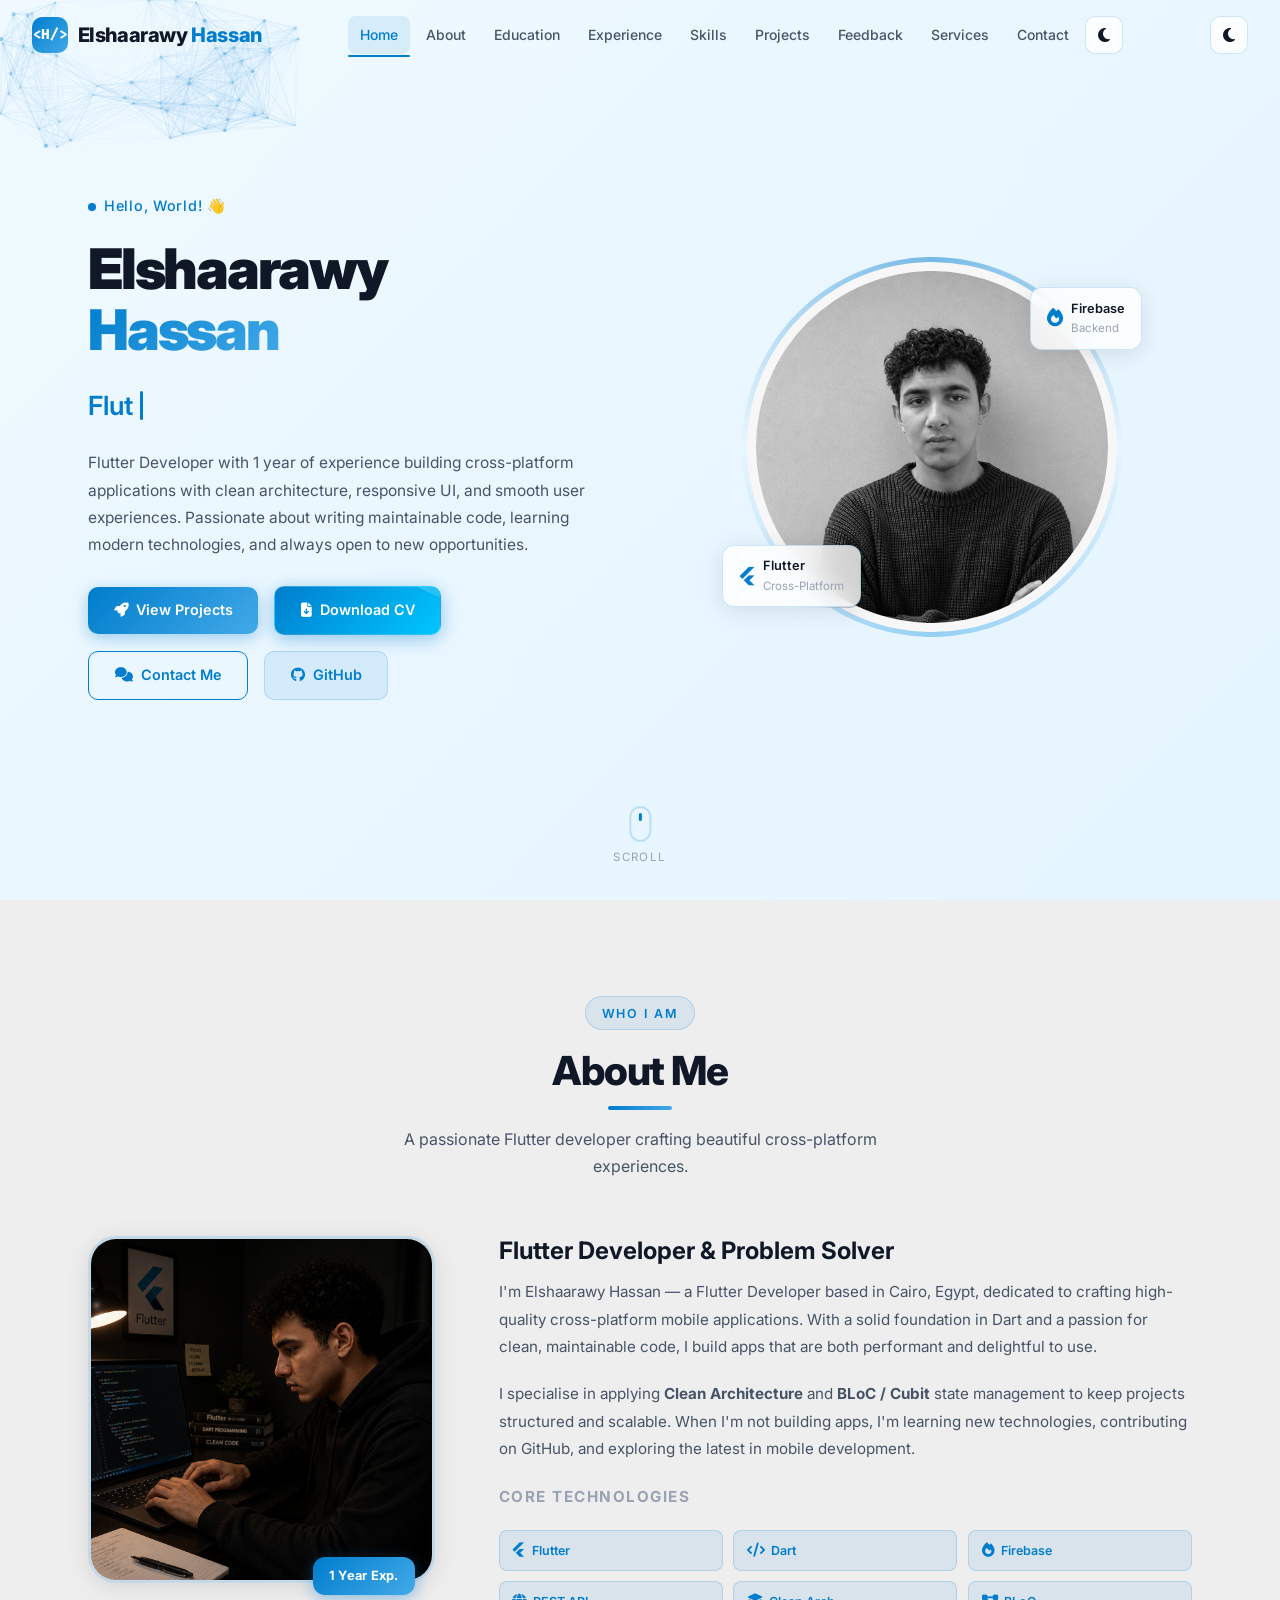
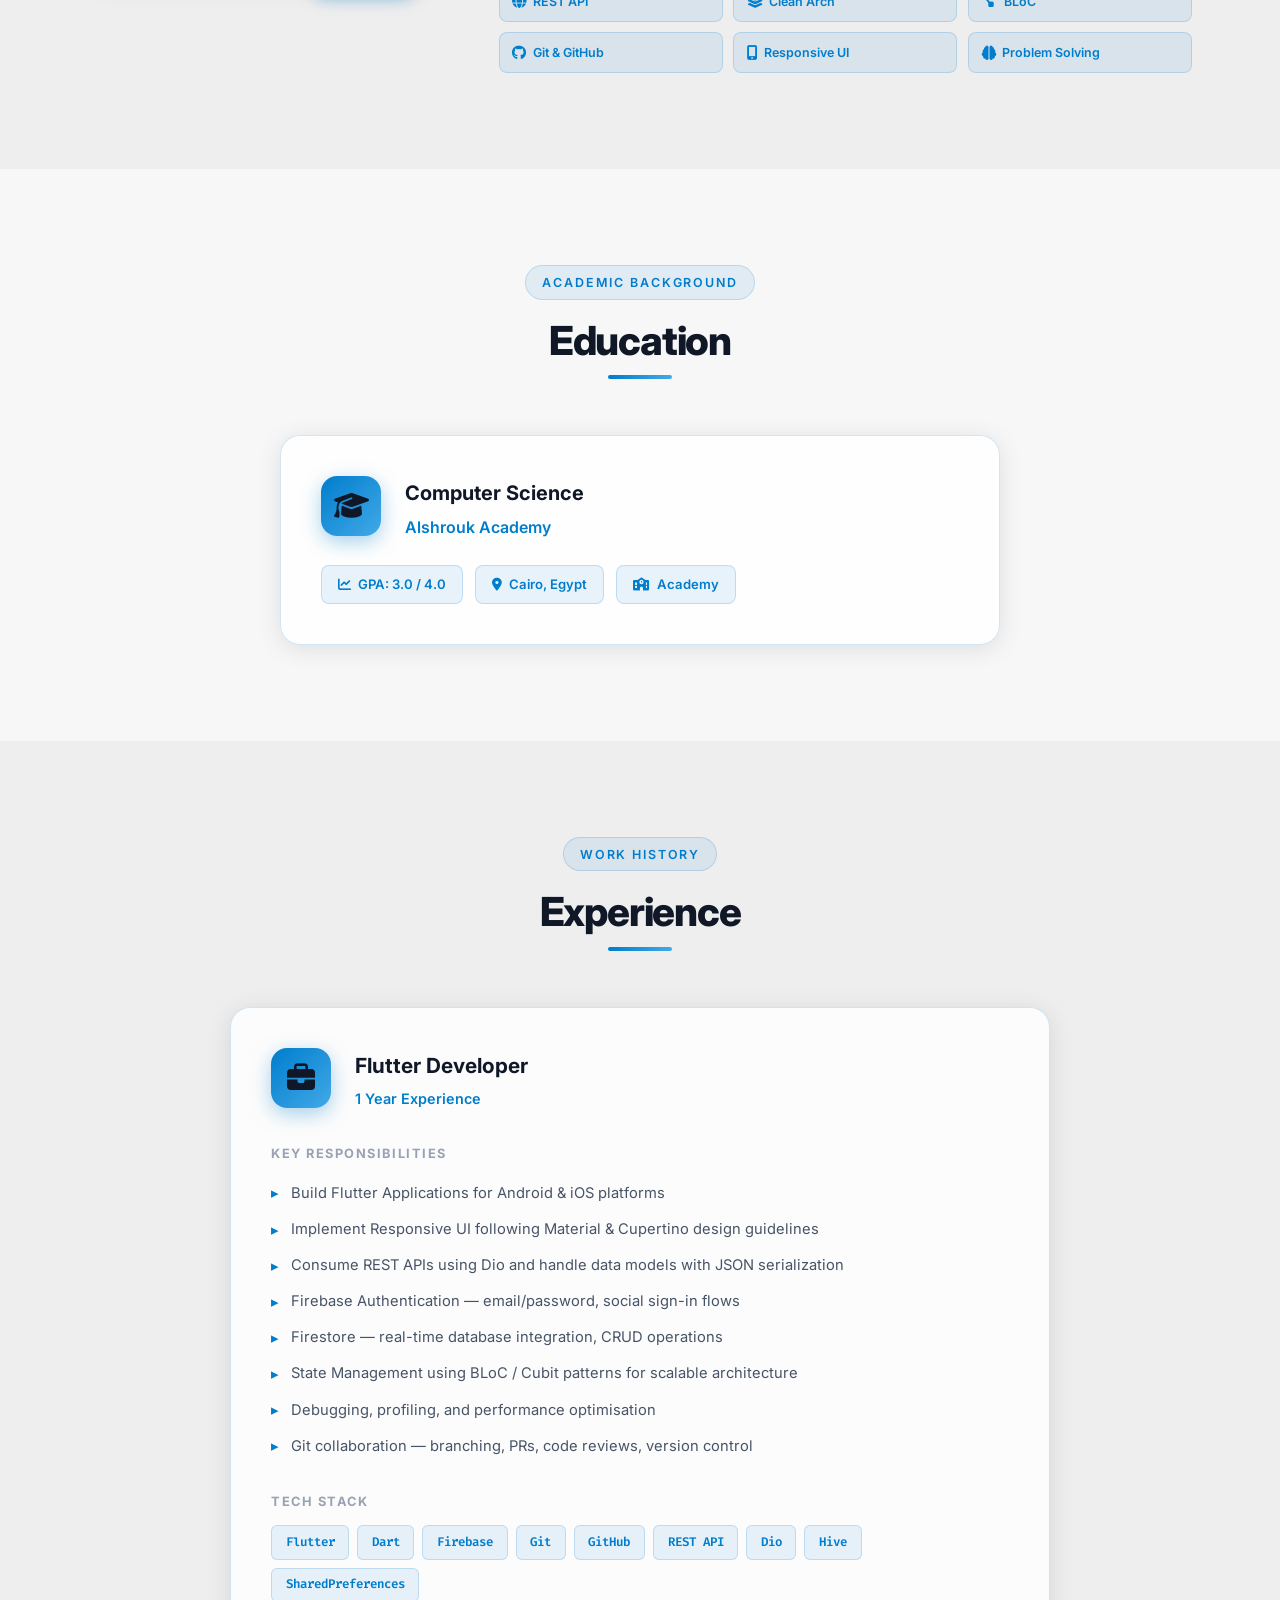
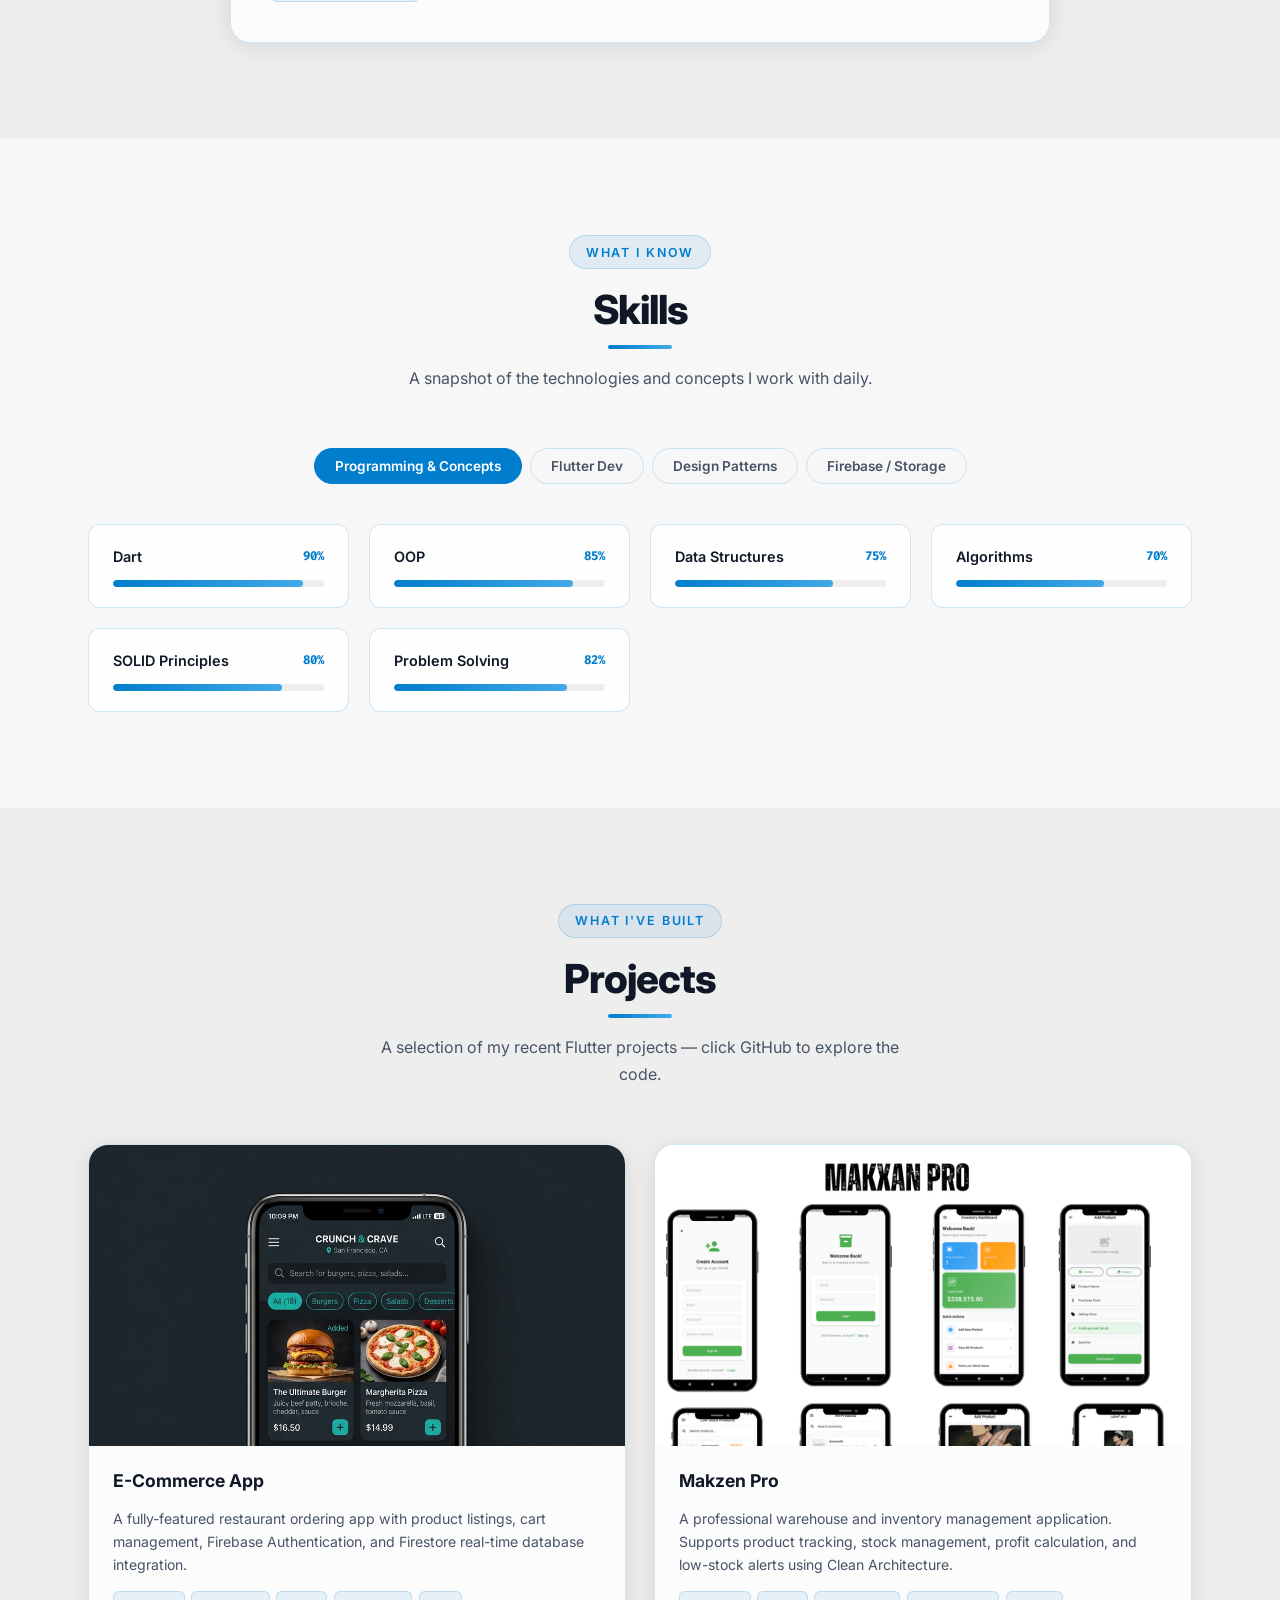
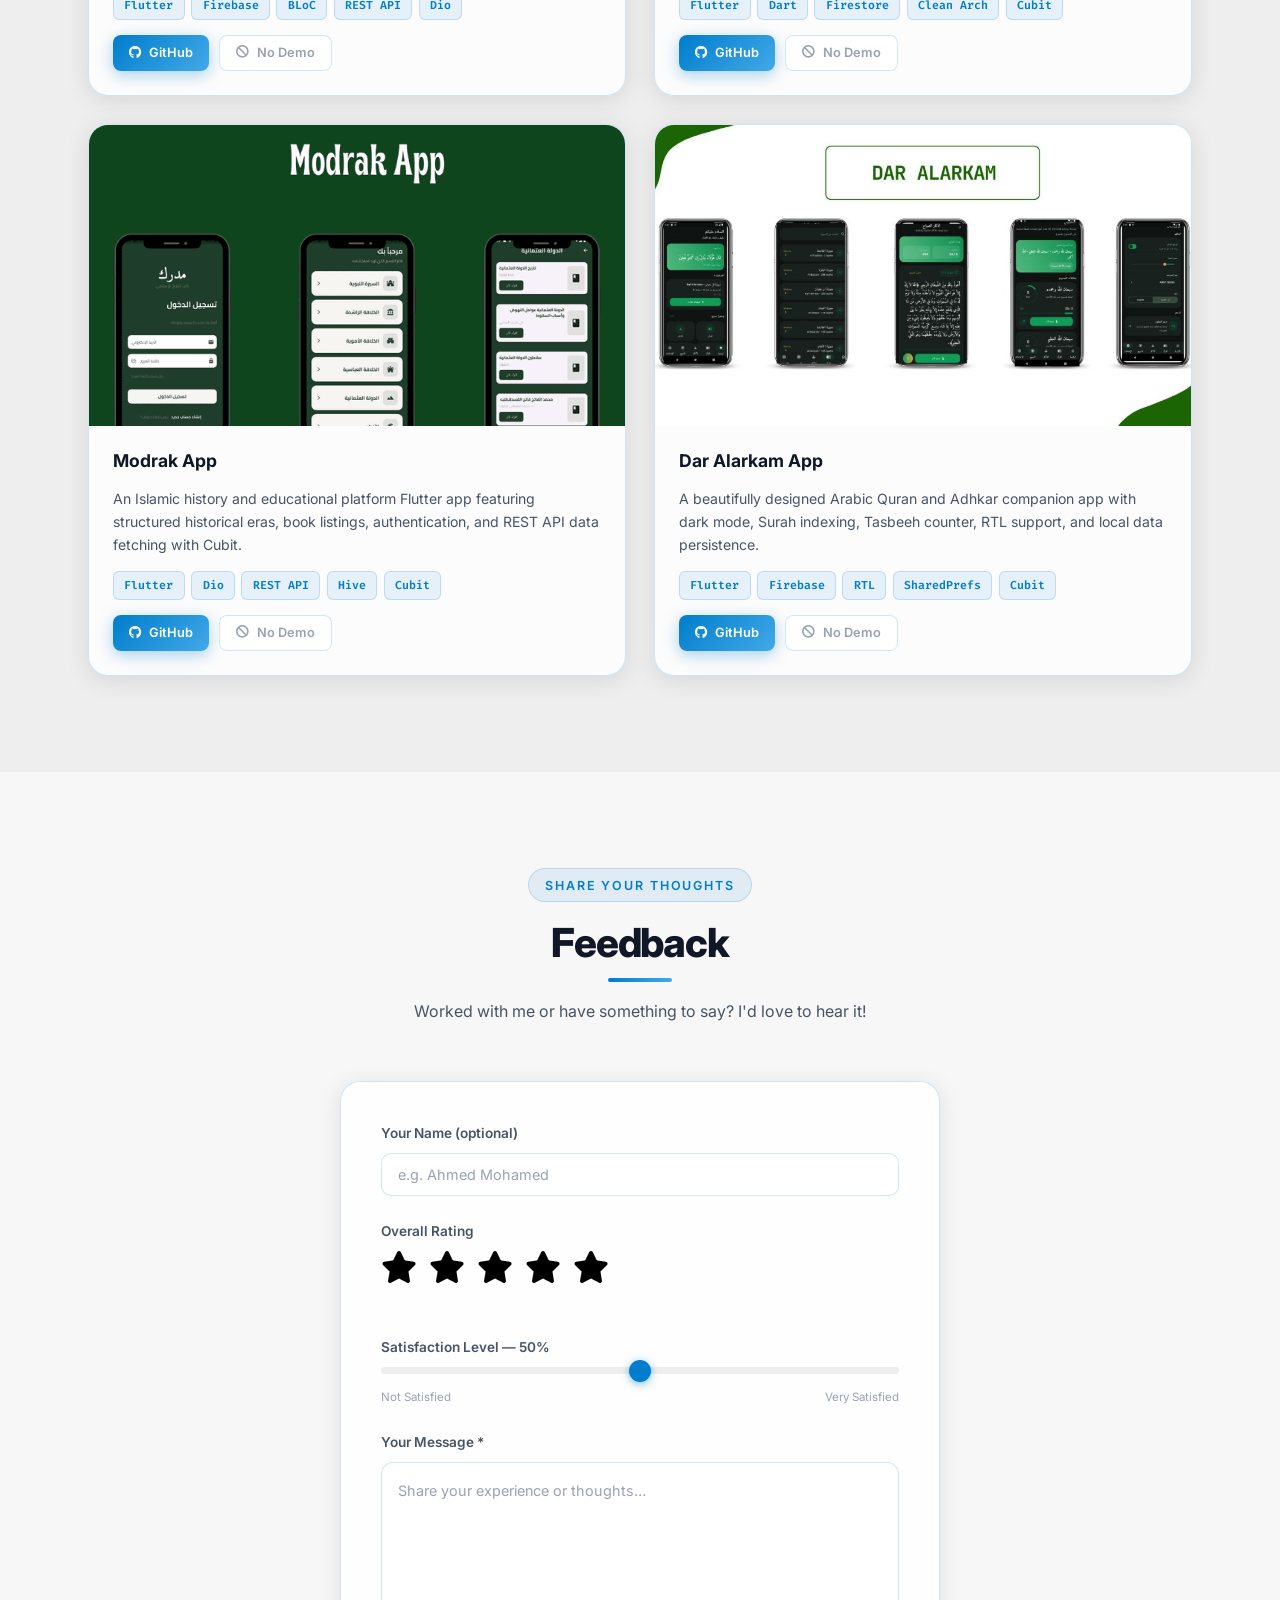
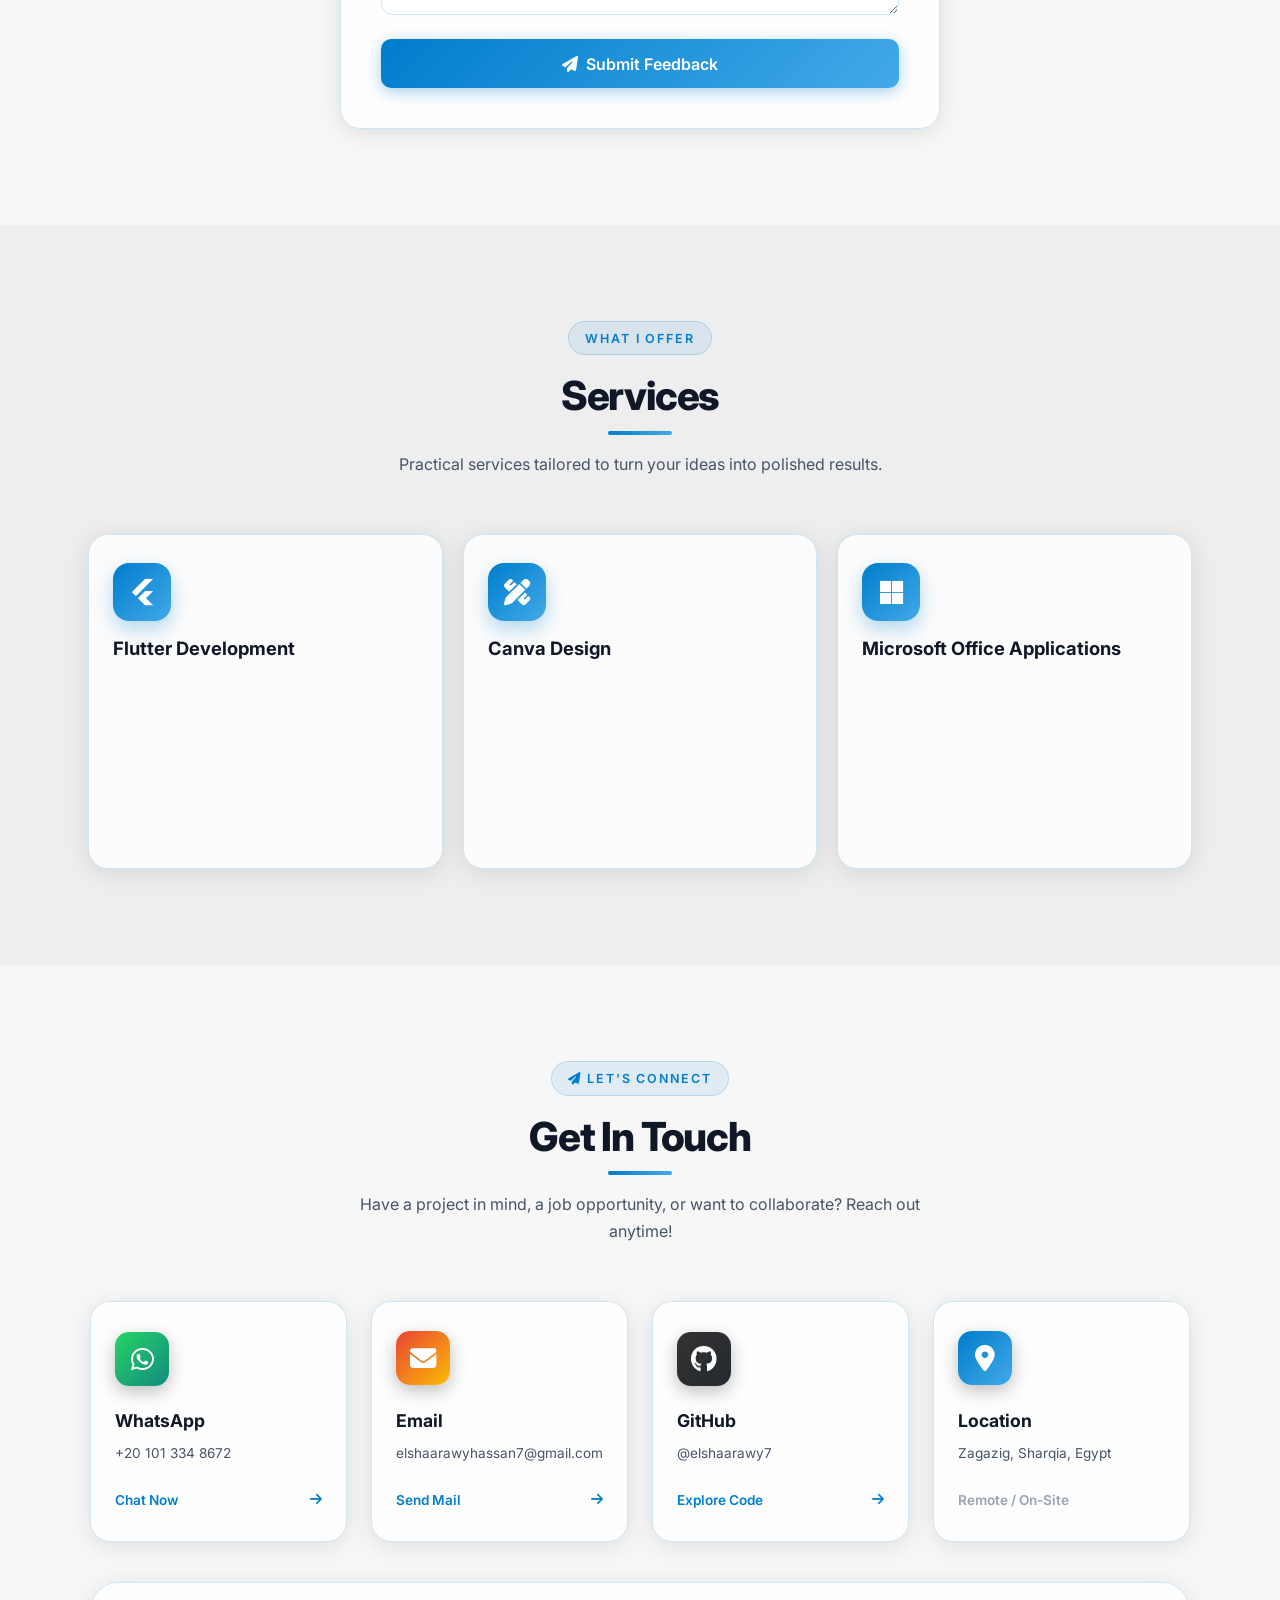
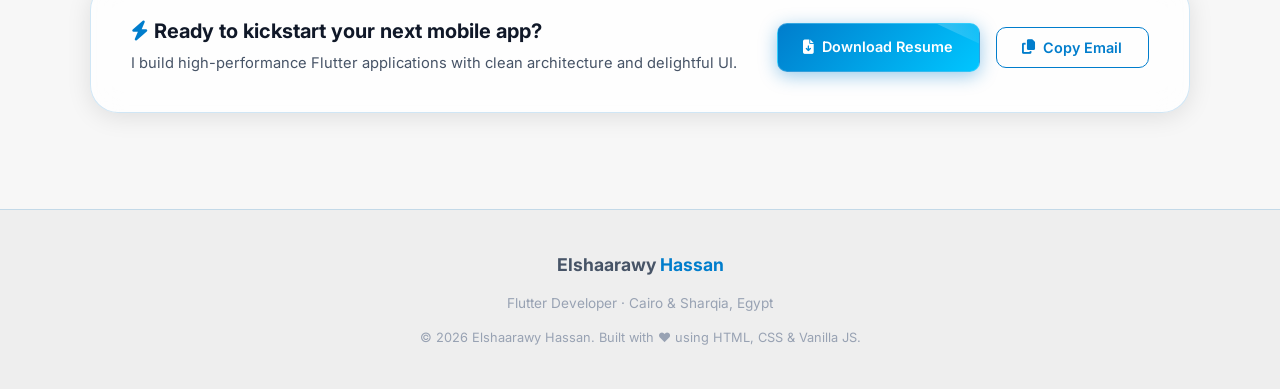
==== index.html @ 8b919abe "update" ====
<!DOCTYPE html>
<html lang="en" dir="ltr">
<head>
  <!-- ═══════════════════════════════════════════════════════
       META & SEO
       ═══════════════════════════════════════════════════════ -->
  <meta charset="UTF-8" />
  <meta name="viewport" content="width=device-width, initial-scale=1.0" />
  <meta http-equiv="X-UA-Compatible" content="IE=edge" />

  <!-- Primary SEO -->
  <title>Elshaarawy Hassan — Flutter Developer Portfolio</title>
  <meta name="description" content="Elshaarawy Hassan is a Flutter Developer with 1 year of experience building cross-platform apps using Clean Architecture, BLoC, Firebase, and REST APIs." />
  <meta name="keywords" content="Flutter Developer, Dart, Firebase, Mobile App Development, BLoC, Clean Architecture, Cross-Platform, Elshaarawy Hassan" />
  <meta name="author" content="Elshaarawy Hassan" />
  <meta name="robots" content="index, follow" />
  <link rel="canonical" href="https://elshaarawy7.github.io/" />

  <!-- Open Graph -->
  <meta property="og:type"        content="website" />
  <meta property="og:title"       content="Elshaarawy Hassan — Flutter Developer" />
  <meta property="og:description" content="Cross-platform mobile developer specialising in Flutter, Dart, Firebase, BLoC, and Clean Architecture." />
  <meta property="og:url"         content="https://elshaarawy7.github.io/" />
  <meta property="og:image"       content="assets/images/profile-placeholder.png" />
  <meta property="og:site_name"   content="Elshaarawy Hassan Portfolio" />

  <!-- Twitter Card -->
  <meta name="twitter:card"        content="summary_large_image" />
  <meta name="twitter:title"       content="Elshaarawy Hassan — Flutter Developer" />
  <meta name="twitter:description" content="Cross-platform mobile developer specialising in Flutter, Dart, Firebase, BLoC, and Clean Architecture." />
  <meta name="twitter:image"       content="assets/images/profile-placeholder.png" />

  <!-- Favicon -->
  <link rel="icon" type="image/png" sizes="32x32" href="assets/images/favicon.png" />
  <link rel="apple-touch-icon" href="assets/images/favicon.png" />

  <!-- ═══════════════════════════════════════════════════════
       THEME (inline script — prevents FOUC)
       ═══════════════════════════════════════════════════════ -->
  <script>
    (function() {
      var saved = localStorage.getItem('portfolio-theme');
      var prefersDark = window.matchMedia && window.matchMedia('(prefers-color-scheme: dark)').matches;
      var theme = saved || (prefersDark ? 'dark' : 'light');
      if (theme === 'light') document.documentElement.setAttribute('data-theme', 'light');
    })();
  </script>

  <!-- ═══════════════════════════════════════════════════════
       STYLES
       ═══════════════════════════════════════════════════════ -->
  <link rel="preconnect" href="https://fonts.googleapis.com" />
  <link rel="preconnect" href="https://fonts.gstatic.com" crossorigin />
  <link rel="stylesheet" href="https://cdnjs.cloudflare.com/ajax/libs/font-awesome/6.7.2/css/all.min.css" referrerpolicy="no-referrer" />
  <link rel="stylesheet" href="styles/style.css" />
  <link rel="stylesheet" href="styles/animations.css" />
  <link rel="stylesheet" href="styles/responsive.css" />
</head>

<body>

<!-- ── Skip Link (Accessibility) ───────────────────────── -->
<a class="skip-link" href="#main-content">Skip to main content</a>

<!-- ═══════════════════════════════════════════════════════
     LOADING SCREEN
     ═══════════════════════════════════════════════════════ -->
<div id="loading-screen" aria-hidden="true" role="status">
  <div class="loader-ring"></div>
  <span class="loader-text">Loading…</span>
</div>

<!-- ═══════════════════════════════════════════════════════
     NAVBAR
     ═══════════════════════════════════════════════════════ -->
<header id="navbar" class="navbar" role="banner">
  <div class="container" style="display:flex;align-items:center;justify-content:space-between;width:100%;max-width:100%;padding:0;">

    <!-- Logo -->
    <a href="#home" class="nav-logo" aria-label="Elshaarawy Hassan — Back to top">
      <div class="nav-logo-icon" aria-hidden="true">&lt;H/&gt;</div>
      <span class="nav-logo-text">Elshaarawy <span>Hassan</span></span>
    </a>

    <!-- Navigation Menu -->
    <nav id="nav-menu" class="nav-menu" role="navigation" aria-label="Main navigation">
      <a href="#home"       class="nav-link" aria-current="page">Home</a>
      <a href="#about"      class="nav-link">About</a>
      <a href="#education"  class="nav-link">Education</a>
      <a href="#experience" class="nav-link">Experience</a>
      <a href="#skills"     class="nav-link">Skills</a>
      <a href="#projects"   class="nav-link">Projects</a>
      <a href="#feedback"   class="nav-link">Feedback</a>
      <a href="#services"   class="nav-link">Services</a>
      <a href="#contact"    class="nav-link">Contact</a>

      <!-- Theme toggle inside menu for mobile -->
      <button
        class="nav-theme-btn"
        data-theme-toggle
        aria-label="Switch to light mode"
        title="Toggle theme"
      ><i class="fa-solid fa-sun" aria-hidden="true"></i></button>
    </nav>

    <!-- Right controls (desktop theme btn + hamburger) -->
    <div style="display:flex;align-items:center;gap:0.5rem;">
      <button
        class="nav-theme-btn"
        data-theme-toggle
        aria-label="Toggle color theme"
        title="Toggle dark/light mode"
      ><i class="fa-solid fa-sun" aria-hidden="true"></i></button>

      <button
        id="hamburger"
        class="hamburger"
        aria-label="Open navigation menu"
        aria-expanded="false"
        aria-controls="nav-menu"
      >
        <span class="hamburger-bar"></span>
        <span class="hamburger-bar"></span>
        <span class="hamburger-bar"></span>
      </button>
    </div>
  </div>

  <!-- Mobile overlay -->
  <div id="nav-overlay" class="nav-menu-overlay" aria-hidden="true"></div>
</header>

<!-- ═══════════════════════════════════════════════════════
     MAIN CONTENT
     ═══════════════════════════════════════════════════════ -->
<main id="main-content">

  <!-- ────────────────────────────────────────────────────
       1. HOME / HERO
       ──────────────────────────────────────────────────── -->
  <section id="home" aria-labelledby="hero-name">
    <!-- Animated particle canvas -->
    <canvas id="particle-canvas" aria-hidden="true"></canvas>

    <div class="container">
      <div class="hero-grid">

        <!-- Left: Text content -->
        <div class="hero-content" role="region" aria-label="Introduction">
          <span class="hero-greeting">
            <span class="hero-greeting-dot" aria-hidden="true"></span>
            Hello, World! 👋
          </span>

          <h1 class="hero-name" id="hero-name">
            Elshaarawy<br /><span>Hassan</span>
          </h1>

          <p class="hero-title" aria-live="polite" aria-atomic="true">
            <span id="typing-text" class="typing-text" aria-label="Flutter Dev"></span>
            <span class="typing-cursor" aria-hidden="true"></span>
          </p>

          <p class="hero-bio">
            Flutter Developer with 1 year of experience building cross-platform
            applications with clean architecture, responsive UI, and smooth user
            experiences. Passionate about writing maintainable code, learning
            modern technologies, and always open to new opportunities.
          </p>

          <div class="hero-cta-group">
            <a href="#projects" class="btn btn-primary">
              <i class="fa-solid fa-rocket" aria-hidden="true"></i> View Projects
            </a>
            <a
              href="assets/Elshaarawy_Hassan_CV.pdf"
              download="Elshaarawy_Hassan_CV.pdf"
              class="btn btn-primary btn-cv"
              aria-label="Download CV (PDF)"
            >
              <i class="fa-solid fa-file-arrow-down" aria-hidden="true"></i> Download CV
            </a>
            <a href="#contact" class="btn btn-outline">
              <i class="fa-solid fa-comments" aria-hidden="true"></i> Contact Me
            </a>
            <a
              href="https://github.com/elshaarawy7"
              target="_blank"
              rel="noopener noreferrer"
              class="btn btn-ghost"
              aria-label="GitHub profile (opens in new tab)"
            >
              <i class="fa-brands fa-github" aria-hidden="true"></i> GitHub
            </a>
          </div>
        </div>

        <!-- Right: Profile image -->
        <div class="hero-image-side">
          <div class="hero-image-wrapper float-anim" role="img" aria-label="Elshaarawy Hassan profile photo">
            <div class="hero-image-ring"       aria-hidden="true"></div>
            <div class="hero-image-ring-inner" aria-hidden="true"></div>
            <img
              src="assets/profile.png"
              alt="Elshaarawy Hassan — Flutter Developer"
              class="hero-profile-img"
              width="360"
              height="360"
              loading="eager"
            />

            <!-- Floating badges -->
            <div class="hero-badge hero-badge-1" aria-hidden="true">
              <i class="hero-badge-icon fa-brands fa-flutter" aria-hidden="true"></i>
              <div>
                <div>Flutter</div>
                <div class="hero-badge-label">Cross-Platform</div>
              </div>
            </div>

            <div class="hero-badge hero-badge-2" aria-hidden="true">
              <i class="hero-badge-icon fa-solid fa-fire" aria-hidden="true"></i>
              <div>
                <div>Firebase</div>
                <div class="hero-badge-label">Backend</div>
              </div>
            </div>
          </div>
        </div>

      </div><!-- /.hero-grid -->
    </div><!-- /.container -->

    <!-- Scroll hint -->
    <div class="scroll-indicator" aria-hidden="true">
      <div class="scroll-mouse"><div class="scroll-wheel"></div></div>
      <span>Scroll</span>
    </div>
  </section>

  <!-- ────────────────────────────────────────────────────
       2. ABOUT
       ──────────────────────────────────────────────────── -->
  <section id="about" aria-labelledby="about-title">
    <div class="container">

      <header class="section-header">
        <span class="section-label">Who I Am</span>
        <h2 class="section-title" id="about-title">About Me</h2>
        <p class="section-sub">A passionate Flutter developer crafting beautiful cross-platform experiences.</p>
      </header>

      <div class="about-grid reveal-group">

        <!-- Photo -->
        <div class="about-photo-wrapper reveal from-left">
          <img
            src="assets/images/about-workspace.png"
            alt="Elshaarawy Hassan working on a laptop"
            class="about-photo"
            loading="lazy"
            width="260"
            height="260"
          />
          <div class="about-photo-badge" aria-label="1 year experience">1 Year Exp.</div>
        </div>

        <!-- Text -->
        <div class="about-text reveal from-right">
          <h3>Flutter Developer &amp; Problem Solver</h3>
          <p>
            I'm Elshaarawy Hassan — a Flutter Developer based in Cairo, Egypt, dedicated to
            crafting high-quality cross-platform mobile applications. With a solid foundation
            in Dart and a passion for clean, maintainable code, I build apps that are both
            performant and delightful to use.
          </p>
          <p>
            I specialise in applying <strong>Clean Architecture</strong> and <strong>BLoC / Cubit</strong>
            state management to keep projects structured and scalable. When I'm not building apps,
            I'm learning new technologies, contributing on GitHub, and exploring the latest in
            mobile development.
          </p>

          <p class="highlights-label">Core Technologies</p>
          <div class="highlights-grid" role="list" aria-label="Core skills">
            <div class="highlight-chip" role="listitem"><i class="highlight-chip-icon fa-brands fa-flutter" aria-hidden="true"></i> Flutter</div>
            <div class="highlight-chip" role="listitem"><i class="highlight-chip-icon fa-solid fa-code" aria-hidden="true"></i> Dart</div>
            <div class="highlight-chip" role="listitem"><i class="highlight-chip-icon fa-solid fa-fire" aria-hidden="true"></i> Firebase</div>
            <div class="highlight-chip" role="listitem"><i class="highlight-chip-icon fa-solid fa-globe" aria-hidden="true"></i> REST API</div>
            <div class="highlight-chip" role="listitem"><i class="highlight-chip-icon fa-solid fa-layer-group" aria-hidden="true"></i> Clean Arch</div>
            <div class="highlight-chip" role="listitem"><i class="highlight-chip-icon fa-solid fa-diagram-project" aria-hidden="true"></i> BLoC</div>
            <div class="highlight-chip" role="listitem"><i class="highlight-chip-icon fa-brands fa-github" aria-hidden="true"></i> Git &amp; GitHub</div>
            <div class="highlight-chip" role="listitem"><i class="highlight-chip-icon fa-solid fa-mobile-screen-button" aria-hidden="true"></i> Responsive UI</div>
            <div class="highlight-chip" role="listitem"><i class="highlight-chip-icon fa-solid fa-brain" aria-hidden="true"></i> Problem Solving</div>
          </div>
        </div>

      </div><!-- /.about-grid -->
    </div>
  </section>

  <!-- ────────────────────────────────────────────────────
       3. EDUCATION
       ──────────────────────────────────────────────────── -->
  <section id="education" aria-labelledby="education-title">
    <div class="container">

      <header class="section-header">
        <span class="section-label">Academic Background</span>
        <h2 class="section-title" id="education-title">Education</h2>
      </header>

      <div class="reveal scale">
        <article class="edu-card glass-card" aria-label="Education — Computer Science, Alshrouk Academy">
          <div class="edu-header">
            <div class="edu-icon-wrap" aria-hidden="true"><i class="fa-solid fa-graduation-cap"></i></div>
            <div>
              <div class="edu-degree">Computer Science</div>
              <div class="edu-institution">Alshrouk Academy</div>
            </div>
          </div>

          <div class="edu-meta" role="list" aria-label="Education details">
            <div class="edu-meta-item" role="listitem">
              <i class="fa-solid fa-chart-line" aria-hidden="true"></i> GPA: 3.0 / 4.0
            </div>
            <div class="edu-meta-item" role="listitem">
              <i class="fa-solid fa-location-dot" aria-hidden="true"></i> Cairo, Egypt
            </div>
            <div class="edu-meta-item" role="listitem">
              <i class="fa-solid fa-school" aria-hidden="true"></i> Academy
            </div>
          </div>
        </article>
      </div>

    </div>
  </section>

  <!-- ────────────────────────────────────────────────────
       4. EXPERIENCE
       ──────────────────────────────────────────────────── -->
  <section id="experience" aria-labelledby="experience-title">
    <div class="container">

      <header class="section-header">
        <span class="section-label">Work History</span>
        <h2 class="section-title" id="experience-title">Experience</h2>
      </header>

      <div class="reveal scale">
        <article class="exp-card glass-card" aria-label="Flutter Developer — 1 Year experience">
          <div class="exp-header">
            <div class="exp-icon-wrap" aria-hidden="true"><i class="fa-solid fa-briefcase"></i></div>
            <div>
              <div class="exp-role">Flutter Developer</div>
              <div class="exp-duration">1 Year Experience</div>
            </div>
          </div>

          <p class="exp-responsibilities-label">Key Responsibilities</p>
          <ul class="exp-list" aria-label="Responsibilities list">
            <li class="exp-list-item">Build Flutter Applications for Android &amp; iOS platforms</li>
            <li class="exp-list-item">Implement Responsive UI following Material &amp; Cupertino design guidelines</li>
            <li class="exp-list-item">Consume REST APIs using Dio and handle data models with JSON serialization</li>
            <li class="exp-list-item">Firebase Authentication — email/password, social sign-in flows</li>
            <li class="exp-list-item">Firestore — real-time database integration, CRUD operations</li>
            <li class="exp-list-item">State Management using BLoC / Cubit patterns for scalable architecture</li>
            <li class="exp-list-item">Debugging, profiling, and performance optimisation</li>
            <li class="exp-list-item">Git collaboration — branching, PRs, code reviews, version control</li>
          </ul>

          <p class="exp-stack-label">Tech Stack</p>
          <div class="exp-stack" role="list" aria-label="Technologies used">
            <span class="exp-tag" role="listitem">Flutter</span>
            <span class="exp-tag" role="listitem">Dart</span>
            <span class="exp-tag" role="listitem">Firebase</span>
            <span class="exp-tag" role="listitem">Git</span>
            <span class="exp-tag" role="listitem">GitHub</span>
            <span class="exp-tag" role="listitem">REST API</span>
            <span class="exp-tag" role="listitem">Dio</span>
            <span class="exp-tag" role="listitem">Hive</span>
            <span class="exp-tag" role="listitem">SharedPreferences</span>
          </div>
        </article>
      </div>

    </div>
  </section>

  <!-- ────────────────────────────────────────────────────
       5. SKILLS
       ──────────────────────────────────────────────────── -->
  <section id="skills" aria-labelledby="skills-title">
    <div class="container">

      <header class="section-header">
        <span class="section-label">What I Know</span>
        <h2 class="section-title" id="skills-title">Skills</h2>
        <p class="section-sub">A snapshot of the technologies and concepts I work with daily.</p>
      </header>

      <!-- Tab Controls -->
      <div class="skills-tabs" role="tablist" aria-label="Skill categories">
        <button class="skill-tab active" role="tab" data-tab="programming" aria-selected="true"  aria-controls="panel-programming" id="tab-programming">Programming &amp; Concepts</button>
        <button class="skill-tab"        role="tab" data-tab="flutter"     aria-selected="false" aria-controls="panel-flutter"     id="tab-flutter"    >Flutter Dev</button>
        <button class="skill-tab"        role="tab" data-tab="patterns"    aria-selected="false" aria-controls="panel-patterns"    id="tab-patterns"   >Design Patterns</button>
        <button class="skill-tab"        role="tab" data-tab="firebase"    aria-selected="false" aria-controls="panel-firebase"    id="tab-firebase"   >Firebase / Storage</button>
      </div>

      <!-- Panel: Programming & Concepts -->
      <div id="panel-programming" class="skill-panel active" role="tabpanel" aria-labelledby="tab-programming" data-panel="programming">
        <div class="skills-grid reveal-group">
          <div class="skill-item reveal"><div class="skill-name-row"><span class="skill-name">Dart</span><span class="skill-pct">90%</span></div><div class="progress-bar"><div class="progress-bar-fill" data-width="90%"></div></div></div>
          <div class="skill-item reveal"><div class="skill-name-row"><span class="skill-name">OOP</span><span class="skill-pct">85%</span></div><div class="progress-bar"><div class="progress-bar-fill" data-width="85%"></div></div></div>
          <div class="skill-item reveal"><div class="skill-name-row"><span class="skill-name">Data Structures</span><span class="skill-pct">75%</span></div><div class="progress-bar"><div class="progress-bar-fill" data-width="75%"></div></div></div>
          <div class="skill-item reveal"><div class="skill-name-row"><span class="skill-name">Algorithms</span><span class="skill-pct">70%</span></div><div class="progress-bar"><div class="progress-bar-fill" data-width="70%"></div></div></div>
          <div class="skill-item reveal"><div class="skill-name-row"><span class="skill-name">SOLID Principles</span><span class="skill-pct">80%</span></div><div class="progress-bar"><div class="progress-bar-fill" data-width="80%"></div></div></div>
          <div class="skill-item reveal"><div class="skill-name-row"><span class="skill-name">Problem Solving</span><span class="skill-pct">82%</span></div><div class="progress-bar"><div class="progress-bar-fill" data-width="82%"></div></div></div>
        </div>
      </div>

      <!-- Panel: Flutter Development -->
      <div id="panel-flutter" class="skill-panel" role="tabpanel" aria-labelledby="tab-flutter" data-panel="flutter" hidden>
        <div class="skills-grid reveal-group">
          <div class="skill-item reveal"><div class="skill-name-row"><span class="skill-name">Flutter Framework</span><span class="skill-pct">88%</span></div><div class="progress-bar"><div class="progress-bar-fill" data-width="88%"></div></div></div>
          <div class="skill-item reveal"><div class="skill-name-row"><span class="skill-name">Widgets &amp; Layouts</span><span class="skill-pct">90%</span></div><div class="progress-bar"><div class="progress-bar-fill" data-width="90%"></div></div></div>
          <div class="skill-item reveal"><div class="skill-name-row"><span class="skill-name">Responsive Design</span><span class="skill-pct">85%</span></div><div class="progress-bar"><div class="progress-bar-fill" data-width="85%"></div></div></div>
          <div class="skill-item reveal"><div class="skill-name-row"><span class="skill-name">Animations</span><span class="skill-pct">75%</span></div><div class="progress-bar"><div class="progress-bar-fill" data-width="75%"></div></div></div>
          <div class="skill-item reveal"><div class="skill-name-row"><span class="skill-name">BLoC Pattern</span><span class="skill-pct">82%</span></div><div class="progress-bar"><div class="progress-bar-fill" data-width="82%"></div></div></div>
          <div class="skill-item reveal"><div class="skill-name-row"><span class="skill-name">Cubit</span><span class="skill-pct">85%</span></div><div class="progress-bar"><div class="progress-bar-fill" data-width="85%"></div></div></div>
          <div class="skill-item reveal"><div class="skill-name-row"><span class="skill-name">REST API Integration</span><span class="skill-pct">87%</span></div><div class="progress-bar"><div class="progress-bar-fill" data-width="87%"></div></div></div>
        </div>
      </div>

      <!-- Panel: Design Patterns -->
      <div id="panel-patterns" class="skill-panel" role="tabpanel" aria-labelledby="tab-patterns" data-panel="patterns" hidden>
        <div class="skills-grid reveal-group">
          <div class="skill-item reveal"><div class="skill-name-row"><span class="skill-name">Clean Architecture</span><span class="skill-pct">82%</span></div><div class="progress-bar"><div class="progress-bar-fill" data-width="82%"></div></div></div>
          <div class="skill-item reveal"><div class="skill-name-row"><span class="skill-name">Repository Pattern</span><span class="skill-pct">80%</span></div><div class="progress-bar"><div class="progress-bar-fill" data-width="80%"></div></div></div>
          <div class="skill-item reveal"><div class="skill-name-row"><span class="skill-name">MVVM Concepts</span><span class="skill-pct">75%</span></div><div class="progress-bar"><div class="progress-bar-fill" data-width="75%"></div></div></div>
          <div class="skill-item reveal"><div class="skill-name-row"><span class="skill-name">Dependency Injection</span><span class="skill-pct">78%</span></div><div class="progress-bar"><div class="progress-bar-fill" data-width="78%"></div></div></div>
        </div>
      </div>

      <!-- Panel: Firebase / Storage -->
      <div id="panel-firebase" class="skill-panel" role="tabpanel" aria-labelledby="tab-firebase" data-panel="firebase" hidden>
        <div class="skills-grid reveal-group">
          <div class="skill-item reveal"><div class="skill-name-row"><span class="skill-name">Firebase Auth</span><span class="skill-pct">88%</span></div><div class="progress-bar"><div class="progress-bar-fill" data-width="88%"></div></div></div>
          <div class="skill-item reveal"><div class="skill-name-row"><span class="skill-name">Firestore</span><span class="skill-pct">85%</span></div><div class="progress-bar"><div class="progress-bar-fill" data-width="85%"></div></div></div>
          <div class="skill-item reveal"><div class="skill-name-row"><span class="skill-name">Firebase Storage</span><span class="skill-pct">80%</span></div><div class="progress-bar"><div class="progress-bar-fill" data-width="80%"></div></div></div>
          <div class="skill-item reveal"><div class="skill-name-row"><span class="skill-name">Hive (Local DB)</span><span class="skill-pct">82%</span></div><div class="progress-bar"><div class="progress-bar-fill" data-width="82%"></div></div></div>
          <div class="skill-item reveal"><div class="skill-name-row"><span class="skill-name">SharedPreferences</span><span class="skill-pct">90%</span></div><div class="progress-bar"><div class="progress-bar-fill" data-width="90%"></div></div></div>
        </div>
      </div>

    </div>
  </section>

  <!-- ────────────────────────────────────────────────────
       6. PROJECTS
       ──────────────────────────────────────────────────── -->
  <section id="projects" aria-labelledby="projects-title">
    <div class="container">

      <header class="section-header">
        <span class="section-label">What I've Built</span>
        <h2 class="section-title" id="projects-title">Projects</h2>
        <p class="section-sub">A selection of my recent Flutter projects — click GitHub to explore the code.</p>
      </header>

      <div class="projects-grid reveal-group">

        <!-- Project 1: E-Commerce / Restaurant App -->
        <article class="project-card reveal" aria-label="Project: E-Commerce Restaurant App">
          <div class="project-card-image-wrap">
            <img
              src="assets/images/project-1.png"
              alt="Screenshot of E-Commerce Restaurant App UI"
              class="project-card-image"
              loading="lazy"
              width="600"
              height="200"
            />
            <div class="project-card-overlay" aria-hidden="true"></div>
          </div>
          <div class="project-card-body">
            <h3 class="project-card-name">E-Commerce App</h3>
            <p class="project-card-desc">
              A fully-featured restaurant ordering app with product listings, cart management,
              Firebase Authentication, and Firestore real-time database integration.
            </p>
            <div class="project-card-tags" role="list" aria-label="Technologies">
              <span class="project-tag" role="listitem">Flutter</span>
              <span class="project-tag" role="listitem">Firebase</span>
              <span class="project-tag" role="listitem">BLoC</span>
              <span class="project-tag" role="listitem">REST API</span>
              <span class="project-tag" role="listitem">Dio</span>
            </div>
            <div class="project-card-actions">
              <a
                href="https://github.com/elshaarawy7/restaurant-app.git"
                target="_blank"
                rel="noopener noreferrer"
                class="btn btn-primary btn-sm"
                aria-label="View E-Commerce App on GitHub (opens in new tab)"
              ><i class="fa-brands fa-github" aria-hidden="true"></i> GitHub</a>
              <button class="btn btn-disabled btn-sm" disabled aria-label="Live demo not available"><i class="fa-solid fa-ban" aria-hidden="true"></i> No Demo</button>
            </div>
          </div>
        </article>

        <!-- Project 2: Makzen Pro -->
        <article class="project-card reveal" aria-label="Project: Makzen Pro warehouse management app">
          <div class="project-card-image-wrap">
            <img
              src="assets/images/makzan-pro.png"
              alt="Screenshot of Makzen Pro inventory management app UI"
              class="project-card-image"
              loading="lazy"
              width="600"
              height="300"
            />
            <div class="project-card-overlay" aria-hidden="true"></div>
          </div>
          <div class="project-card-body">
            <h3 class="project-card-name">Makzen Pro</h3>
            <p class="project-card-desc">
              A professional warehouse and inventory management application. Supports product
              tracking, stock management, profit calculation, and low-stock alerts using Clean Architecture.
            </p>
            <div class="project-card-tags" role="list" aria-label="Technologies">
              <span class="project-tag" role="listitem">Flutter</span>
              <span class="project-tag" role="listitem">Dart</span>
              <span class="project-tag" role="listitem">Firestore</span>
              <span class="project-tag" role="listitem">Clean Arch</span>
              <span class="project-tag" role="listitem">Cubit</span>
            </div>
            <div class="project-card-actions">
              <a
                href="https://github.com/elshaarawy7/MakhzanPro.git"
                target="_blank"
                rel="noopener noreferrer"
                class="btn btn-primary btn-sm"
                aria-label="View Makzen Pro on GitHub (opens in new tab)"
              ><i class="fa-brands fa-github" aria-hidden="true"></i> GitHub</a>
              <button class="btn btn-disabled btn-sm" disabled aria-label="Live demo not available"><i class="fa-solid fa-ban" aria-hidden="true"></i> No Demo</button>
            </div>
          </div>
        </article>

        <!-- Project 3: Modrak App -->
        <article class="project-card reveal" aria-label="Project: Modrak educational platform app">
          <div class="project-card-image-wrap">
            <img
              src="assets/images/modrak-app.png"
              alt="Screenshot of Modrak Islamic educational platform app UI"
              class="project-card-image"
              loading="lazy"
              width="600"
              height="300"
            />
            <div class="project-card-overlay" aria-hidden="true"></div>
          </div>
          <div class="project-card-body">
            <h3 class="project-card-name">Modrak App</h3>
            <p class="project-card-desc">
              An Islamic history and educational platform Flutter app featuring structured historical eras,
              book listings, authentication, and REST API data fetching with Cubit.
            </p>
            <div class="project-card-tags" role="list" aria-label="Technologies">
              <span class="project-tag" role="listitem">Flutter</span>
              <span class="project-tag" role="listitem">Dio</span>
              <span class="project-tag" role="listitem">REST API</span>
              <span class="project-tag" role="listitem">Hive</span>
              <span class="project-tag" role="listitem">Cubit</span>
            </div>
            <div class="project-card-actions">
              <a
                href="https://github.com/elshaarawy7/mdark.git"
                target="_blank"
                rel="noopener noreferrer"
                class="btn btn-primary btn-sm"
                aria-label="View Modrak App on GitHub (opens in new tab)"
              ><i class="fa-brands fa-github" aria-hidden="true"></i> GitHub</a>
              <button class="btn btn-disabled btn-sm" disabled aria-label="Live demo not available"><i class="fa-solid fa-ban" aria-hidden="true"></i> No Demo</button>
            </div>
          </div>
        </article>

        <!-- Project 4: Dar Alarkam App -->
        <article class="project-card reveal" aria-label="Project: Dar Alarkam mobile app">
          <div class="project-card-image-wrap">
            <img
              src="assets/images/dar-alarkam.jpg"
              alt="Screenshot of Dar Alarkam Quran & Adhkar mobile app UI"
              class="project-card-image"
              loading="lazy"
              width="600"
              height="300"
            />
            <div class="project-card-overlay" aria-hidden="true"></div>
          </div>
          <div class="project-card-body">
            <h3 class="project-card-name">Dar Alarkam App</h3>
            <p class="project-card-desc">
              A beautifully designed Arabic Quran and Adhkar companion app with dark mode, Surah indexing,
              Tasbeeh counter, RTL support, and local data persistence.
            </p>
            <div class="project-card-tags" role="list" aria-label="Technologies">
              <span class="project-tag" role="listitem">Flutter</span>
              <span class="project-tag" role="listitem">Firebase</span>
              <span class="project-tag" role="listitem">RTL</span>
              <span class="project-tag" role="listitem">SharedPrefs</span>
              <span class="project-tag" role="listitem">Cubit</span>
            </div>
            <div class="project-card-actions">
              <a
                href="https://github.com/elshaarawy7/dar-Alarkam.git"
                target="_blank"
                rel="noopener noreferrer"
                class="btn btn-primary btn-sm"
                aria-label="View Dar Alarkam App on GitHub (opens in new tab)"
              ><i class="fa-brands fa-github" aria-hidden="true"></i> GitHub</a>
              <button class="btn btn-disabled btn-sm" disabled aria-label="Live demo not available"><i class="fa-solid fa-ban" aria-hidden="true"></i> No Demo</button>
            </div>
          </div>
        </article>

      </div><!-- /.projects-grid -->
    </div>
  </section>

  <!-- ────────────────────────────────────────────────────
       7. FEEDBACK
       ──────────────────────────────────────────────────── -->
  <section id="feedback" aria-labelledby="feedback-title">
    <div class="container">

      <header class="section-header">
        <span class="section-label">Share Your Thoughts</span>
        <h2 class="section-title" id="feedback-title">Feedback</h2>
        <p class="section-sub">Worked with me or have something to say? I'd love to hear it!</p>
      </header>

      <div class="reveal scale">
        <div class="feedback-form glass-card">
          <form id="feedback-form" novalidate aria-label="Feedback submission form">

            <!-- Hidden rating value -->
            <input type="hidden" id="rating-value" name="rating" value="0" />

            <!-- Name -->
            <div class="feedback-form-group">
              <label class="feedback-label" for="feedback-name">Your Name (optional)</label>
              <input
                type="text"
                id="feedback-name"
                name="name"
                class="feedback-name-input"
                placeholder="e.g. Ahmed Mohamed"
                autocomplete="name"
              />
            </div>

            <!-- Star Rating -->
            <div class="feedback-form-group">
              <label class="feedback-label" id="stars-label">Overall Rating</label>
              <div class="stars-group" role="group" aria-labelledby="stars-label">
                <button type="button" class="star-btn" data-value="1" aria-label="1 star — Poor"><i class="fa-solid fa-star" aria-hidden="true"></i></button>
                <button type="button" class="star-btn" data-value="2" aria-label="2 stars — Fair"><i class="fa-solid fa-star" aria-hidden="true"></i></button>
                <button type="button" class="star-btn" data-value="3" aria-label="3 stars — Good"><i class="fa-solid fa-star" aria-hidden="true"></i></button>
                <button type="button" class="star-btn" data-value="4" aria-label="4 stars — Great"><i class="fa-solid fa-star" aria-hidden="true"></i></button>
                <button type="button" class="star-btn" data-value="5" aria-label="5 stars — Excellent"><i class="fa-solid fa-star" aria-hidden="true"></i></button>
              </div>
              <p id="stars-display-text" class="stars-display-text" aria-live="polite" aria-atomic="true"></p>
            </div>

            <!-- Satisfaction Slider -->
            <div class="feedback-form-group">
              <label class="feedback-label" for="satisfaction-slider">
                Satisfaction Level &mdash; <span id="slider-value-display">50%</span>
              </label>
              <input
                type="range"
                id="satisfaction-slider"
                name="satisfaction"
                class="feedback-slider"
                min="0"
                max="100"
                value="50"
                step="5"
                aria-valuemin="0"
                aria-valuemax="100"
                aria-valuenow="50"
                aria-label="Satisfaction level slider"
              />
              <div class="slider-labels" aria-hidden="true">
                <span>Not Satisfied</span>
                <span>Very Satisfied</span>
              </div>
            </div>

            <!-- Message -->
            <div class="feedback-form-group">
              <label class="feedback-label" for="feedback-message">Your Message <span aria-label="required">*</span></label>
              <textarea
                id="feedback-message"
                name="message"
                class="feedback-textarea"
                rows="5"
                placeholder="Share your experience or thoughts…"
                required
                aria-required="true"
              ></textarea>
            </div>

            <button type="submit" class="btn btn-primary feedback-submit-btn" id="feedback-submit-btn">
              <i class="fa-solid fa-paper-plane" aria-hidden="true"></i> Submit Feedback
            </button>
          </form>

          <!-- Success message (shown after submission) -->
          <div id="feedback-success" class="feedback-success" role="alert" aria-live="assertive">
            🎉 Thank you for your feedback! It means a lot.
          </div>
        </div>
      </div>

    </div>
  </section>

  <!-- ────────────────────────────────────────────────────
       8. SERVICES
       ──────────────────────────────────────────────────── -->
  <section id="services" aria-labelledby="services-title">
    <div class="container">

      <header class="section-header">
        <span class="section-label">What I Offer</span>
        <h2 class="section-title" id="services-title">Services</h2>
        <p class="section-sub">Practical services tailored to turn your ideas into polished results.</p>
      </header>

      <div class="services-grid reveal-group">

        <!-- Service 1: Flutter Development -->
        <article class="service-card reveal" aria-label="Service: Flutter Development">
          <div class="service-header">
            <div class="service-icon-wrap" aria-hidden="true"><i class="fa-brands fa-flutter"></i></div>
            <h3 class="service-title">Flutter Development</h3>
          </div>
          <div class="service-body" id="service-body-1">
            <p class="service-desc">
              End-to-end cross-platform mobile app development for Android &amp; iOS using Flutter
              and Dart, following clean architecture, BLoC state management, and modern UI patterns.
            </p>
            <ul class="service-features" aria-label="Flutter service features">
              <li class="service-feature"><span class="service-feature-icon" aria-hidden="true">✓</span> Cross-platform (Android &amp; iOS)</li>
              <li class="service-feature"><span class="service-feature-icon" aria-hidden="true">✓</span> Firebase backend integration</li>
              <li class="service-feature"><span class="service-feature-icon" aria-hidden="true">✓</span> REST API consumption</li>
              <li class="service-feature"><span class="service-feature-icon" aria-hidden="true">✓</span> Clean Architecture &amp; BLoC</li>
              <li class="service-feature"><span class="service-feature-icon" aria-hidden="true">✓</span> Responsive &amp; animated UI</li>
            </ul>
          </div>
        </article>

        <!-- Service 2: Canva Design -->
        <article class="service-card reveal" aria-label="Service: Canva Design">
          <div class="service-header">
            <div class="service-icon-wrap" aria-hidden="true"><i class="fa-solid fa-pen-ruler"></i></div>
            <h3 class="service-title">Canva Design</h3>
          </div>
          <div class="service-body" id="service-body-2">
            <p class="service-desc">
              Professional visual design using Canva — social media graphics, presentations,
              banners, business cards, and brand kits that communicate your message beautifully.
            </p>
            <ul class="service-features" aria-label="Canva design features">
              <li class="service-feature"><span class="service-feature-icon" aria-hidden="true">✓</span> Social media graphics &amp; posts</li>
              <li class="service-feature"><span class="service-feature-icon" aria-hidden="true">✓</span> Presentation slides (pitch decks)</li>
              <li class="service-feature"><span class="service-feature-icon" aria-hidden="true">✓</span> Banners &amp; thumbnails</li>
              <li class="service-feature"><span class="service-feature-icon" aria-hidden="true">✓</span> Brand kits &amp; logo design</li>
            </ul>
          </div>
        </article>

        <!-- Service 3: Microsoft Office -->
        <article class="service-card reveal" aria-label="Service: Microsoft Office Applications">
          <div class="service-header">
            <div class="service-icon-wrap" aria-hidden="true"><i class="fa-brands fa-microsoft"></i></div>
            <h3 class="service-title">Microsoft Office Applications</h3>
          </div>
          <div class="service-body" id="service-body-3">
            <p class="service-desc">
              Proficient use of the Microsoft Office suite for professional documentation,
              data organisation, and business productivity tasks.
            </p>
            <ul class="service-features" aria-label="Microsoft Office features">
              <li class="service-feature"><span class="service-feature-icon" aria-hidden="true">✓</span> Word — documents &amp; reports</li>
              <li class="service-feature"><span class="service-feature-icon" aria-hidden="true">✓</span> Excel — spreadsheets &amp; data</li>
              <li class="service-feature"><span class="service-feature-icon" aria-hidden="true">✓</span> PowerPoint — slide presentations</li>
              <li class="service-feature"><span class="service-feature-icon" aria-hidden="true">✓</span> Professional formatting &amp; templates</li>
            </ul>
          </div>
        </article>

      </div><!-- /.services-grid -->
    </div>
  </section>

  <!-- ────────────────────────────────────────────────────
       9. CONTACT
       ──────────────────────────────────────────────────── -->
  <section id="contact" aria-labelledby="contact-title">
    <div class="container">

      <header class="section-header text-center">
        <span class="section-label"><i class="fa-solid fa-paper-plane" aria-hidden="true"></i> Let's Connect</span>
        <h2 class="section-title" id="contact-title">Get In Touch</h2>
        <p class="section-sub">Have a project in mind, a job opportunity, or want to collaborate? Reach out anytime!</p>
      </header>

      <div class="contact-wrapper reveal-group">

        <!-- Direct Contact Cards Grid -->
        <div class="contact-grid">

          <!-- WhatsApp Card -->
          <a
            href="https://wa.me/201013348672"
            target="_blank"
            rel="noopener noreferrer"
            class="contact-card contact-card--whatsapp reveal"
            aria-label="Chat on WhatsApp (opens in new tab)"
          >
            <div class="contact-card-badge" aria-hidden="true">
              <i class="fa-brands fa-whatsapp"></i>
            </div>
            <div class="contact-card-content">
              <span class="contact-card-platform">WhatsApp</span>
              <span class="contact-card-detail">+20 101 334 8672</span>
            </div>
            <span class="contact-card-action">
              <span>Chat Now</span> <i class="fa-solid fa-arrow-right" aria-hidden="true"></i>
            </span>
          </a>

          <!-- Email Card -->
          <a
            href="mailto:elshaarawyhassan7@gmail.com"
            class="contact-card contact-card--email reveal"
            aria-label="Send email to Elshaarawy Hassan"
          >
            <div class="contact-card-badge" aria-hidden="true">
              <i class="fa-solid fa-envelope"></i>
            </div>
            <div class="contact-card-content">
              <span class="contact-card-platform">Email</span>
              <span class="contact-card-detail">elshaarawyhassan7@gmail.com</span>
            </div>
            <span class="contact-card-action">
              <span>Send Mail</span> <i class="fa-solid fa-arrow-right" aria-hidden="true"></i>
            </span>
          </a>

          <!-- GitHub Card -->
          <a
            href="https://github.com/elshaarawy7"
            target="_blank"
            rel="noopener noreferrer"
            class="contact-card contact-card--github reveal"
            aria-label="View GitHub profile (opens in new tab)"
          >
            <div class="contact-card-badge" aria-hidden="true">
              <i class="fa-brands fa-github"></i>
            </div>
            <div class="contact-card-content">
              <span class="contact-card-platform">GitHub</span>
              <span class="contact-card-detail">@elshaarawy7</span>
            </div>
            <span class="contact-card-action">
              <span>Explore Code</span> <i class="fa-solid fa-arrow-right" aria-hidden="true"></i>
            </span>
          </a>

          <!-- Location Card -->
          <div class="contact-card contact-card--location reveal">
            <div class="contact-card-badge" aria-hidden="true">
              <i class="fa-solid fa-location-dot"></i>
            </div>
            <div class="contact-card-content">
              <span class="contact-card-platform">Location</span>
              <span class="contact-card-detail">Zagazig, Sharqia, Egypt</span>
            </div>
            <span class="contact-card-action contact-card-action--static">
              <span>Remote / On-Site</span>
            </span>
          </div>

        </div><!-- /.contact-grid -->

        <!-- Banner / Quick Connect -->
        <div class="contact-banner glass-card reveal">
          <div class="contact-banner-info">
            <h3><i class="fa-solid fa-bolt text-accent" aria-hidden="true"></i> Ready to kickstart your next mobile app?</h3>
            <p>I build high-performance Flutter applications with clean architecture and delightful UI.</p>
          </div>
          <div class="contact-banner-actions">
            <a
              href="assets/Elshaarawy_Hassan_CV.pdf"
              download="Elshaarawy_Hassan_CV.pdf"
              class="btn btn-primary btn-cv"
              aria-label="Download CV (PDF)"
            >
              <i class="fa-solid fa-file-arrow-down" aria-hidden="true"></i> Download Resume
            </a>
            <button
              class="btn btn-outline copy-email-btn"
              id="copy-email-btn"
              aria-label="Copy email address to clipboard"
            >
              <i class="fa-solid fa-copy" aria-hidden="true"></i> <span id="copy-btn-text">Copy Email</span>
            </button>
          </div>
        </div>

      </div><!-- /.contact-wrapper -->
    </div>
  </section>

</main>

<!-- ═══════════════════════════════════════════════════════
     FOOTER
     ═══════════════════════════════════════════════════════ -->
<footer role="contentinfo">
  <div class="container">
    <div class="footer-inner">
      <p class="footer-name">Elshaarawy <span>Hassan</span></p>
      <p class="footer-tagline">Flutter Developer · Cairo &amp; Sharqia, Egypt</p>
      <p class="footer-copy">
        &copy; <span id="footer-year"></span> Elshaarawy Hassan. Built with ❤️ using HTML, CSS &amp; Vanilla JS.
      </p>
    </div>
  </div>
</footer>

<!-- ═══════════════════════════════════════════════════════
     BACK TO TOP BUTTON
     ═══════════════════════════════════════════════════════ -->
<button
  id="back-to-top"
  aria-label="Back to top"
  title="Scroll back to top"
>▲</button>

<!-- ═══════════════════════════════════════════════════════
     CUSTOM FLUTTER ICON CURSOR
     ═══════════════════════════════════════════════════════ -->
<div id="flutter-cursor" class="flutter-cursor" aria-hidden="true">
  <div class="flutter-cursor-inner">
    <svg class="flutter-cursor-svg" viewBox="0 0 100 100" xmlns="http://www.w3.org/2000/svg">
      <path fill="#47C5FB" d="M59.2,2.8 L18.8,43.2 L36.7,61.1 L95.1,2.8 Z"/>
      <path fill="#02569B" d="M36.7,61.1 L59.2,83.6 L95.1,47.7 L59.2,47.7 Z"/>
      <path fill="#01579B" d="M36.7,61.1 L59.2,47.7 L47.9,36.4 Z"/>
    </svg>
  </div>
  <div class="flutter-cursor-halo"></div>
</div>

<!-- ═══════════════════════════════════════════════════════
     SCRIPTS (loaded at end of body)
     ═══════════════════════════════════════════════════════ -->
<script src="scripts/theme.js"></script>
<script src="scripts/typing.js"></script>
<script src="scripts/scroll.js"></script>
<script src="scripts/main.js"></script>

<!-- Set current year in footer -->
<script>
  document.getElementById('footer-year').textContent = new Date().getFullYear();
</script>

</body>
</html>
---- styles/style.css ----
/* ============================================================
   style.css — Core Design System & Component Styles
   Portfolio: Elshaarawy Hassan | Flutter Developer
   ============================================================ */

/* ── Google Fonts Import ─────────────────────────────────── */
@import url('https://fonts.googleapis.com/css2?family=Inter:wght@300;400;500;600;700;800;900&family=Fira+Code:wght@400;500&display=swap');

/* ── CSS Custom Properties (Theme Variables) ─────────────── */
:root {
  /* Dark Theme (default) */
  --bg-primary:       #0A0D14;
  --bg-secondary:     #000000;
  --bg-card:          rgba(26, 26, 26, 0.75);
  --bg-card-solid:    #1A1A1A;
  --border:           rgba(0, 125, 204, 0.22);
  --border-hover:     rgba(0, 125, 204, 0.55);
  --accent:           #007DCC;
  --accent-light:     #42A9E8;
  --accent-dim:       rgba(0, 125, 204, 0.13);
  --text-primary:     #EAECF0;
  --text-secondary:   #98A0AF;
  --text-muted:       #5C6270;
  --shadow-card:      0 8px 32px rgba(0, 0, 0, 0.5);
  --shadow-hover:     0 20px 60px rgba(0, 0, 0, 0.6);
  --gradient-hero:    linear-gradient(135deg, #0A0D14 0%, #0A1A2A 100%);
  --gradient-accent:  linear-gradient(135deg, #007DCC, #42A9E8);

  /* Layout */
  --container-max:    1200px;
  --container-padding:0 2rem;
  --section-padding:  6rem 0;
  --border-radius:    12px;
  --border-radius-lg: 20px;
  --border-radius-xl: 28px;

  /* Transitions */
  --transition-fast:  0.2s ease;
  --transition-med:   0.35s ease;
  --transition-slow:  0.55s ease;

  /* Typography */
  --font-main:        'Inter', -apple-system, BlinkMacSystemFont, 'Segoe UI', sans-serif;
  --font-code:        'Fira Code', 'Cascadia Code', monospace;
}

/* Light Theme */
[data-theme="light"] {
  --bg-primary:       #F7F7F7;
  --bg-secondary:     #EEEEEE;
  --bg-card:          rgba(255, 255, 255, 0.8);
  --bg-card-solid:    #FFFFFF;
  --border:           rgba(0, 125, 204, 0.18);
  --border-hover:     rgba(0, 125, 204, 0.45);
  --accent:           #007DCC;
  --accent-light:     #42A9E8;
  --accent-dim:       rgba(0, 125, 204, 0.09);
  --text-primary:     #101828;
  --text-secondary:   #475467;
  --text-muted:       #98A2B3;
  --shadow-card:      0 4px 24px rgba(0, 0, 0, 0.1);
  --shadow-hover:     0 16px 48px rgba(0, 0, 0, 0.15);
  --gradient-hero:    linear-gradient(135deg, #EFF9FF 0%, #E4F4FF 100%);
  --gradient-accent:  linear-gradient(135deg, #007DCC, #42A9E8);
}

/* ── Reset & Base ────────────────────────────────────────── */
*, *::before, *::after {
  box-sizing: border-box;
  margin: 0;
  padding: 0;
}

html {
  scroll-behavior: smooth;
  scroll-padding-top: 80px;
  font-size: 16px;
  -webkit-text-size-adjust: 100%;
}

body {
  font-family: var(--font-main);
  background-color: var(--bg-primary);
  color: var(--text-primary);
  line-height: 1.7;
  overflow-x: hidden;
  transition: background-color var(--transition-med), color var(--transition-med);
}

/* ── Skip Link ───────────────────────────────────────────── */
.skip-link {
  position: absolute;
  top: -100px;
  left: 1rem;
  background: var(--accent);
  color: #fff;
  padding: 0.75rem 1.5rem;
  border-radius: var(--border-radius);
  font-weight: 600;
  z-index: 10001;
  text-decoration: none;
  transition: top var(--transition-fast);
}

.skip-link:focus {
  top: 1rem;
}

/* ── Container ───────────────────────────────────────────── */
.container {
  width: 100%;
  max-width: var(--container-max);
  margin: 0 auto;
  padding: var(--container-padding);
}

/* ── Typography ──────────────────────────────────────────── */
h1, h2, h3, h4, h5, h6 {
  line-height: 1.25;
  font-weight: 700;
  color: var(--text-primary);
}

p { color: var(--text-secondary); }

a {
  text-decoration: none;
  color: inherit;
}

img {
  display: block;
  max-width: 100%;
  height: auto;
}

button, input, textarea, select {
  font-family: inherit;
  font-size: inherit;
}

ul { list-style: none; }

/* ── Focus Styles ────────────────────────────────────────── */
:focus-visible {
  outline: 2.5px solid var(--accent);
  outline-offset: 3px;
  border-radius: 4px;
}

/* ── Utility Classes ─────────────────────────────────────── */
.text-accent  { color: var(--accent); }
.text-muted   { color: var(--text-muted); }
.text-center  { text-align: center; }
.sr-only {
  position: absolute;
  width: 1px;
  height: 1px;
  padding: 0;
  margin: -1px;
  overflow: hidden;
  clip: rect(0,0,0,0);
  white-space: nowrap;
  border: 0;
}

/* ── Scrollbar ───────────────────────────────────────────── */
::-webkit-scrollbar { width: 6px; }
::-webkit-scrollbar-track { background: var(--bg-secondary); }
::-webkit-scrollbar-thumb {
  background: var(--accent);
  border-radius: 3px;
}
::-webkit-scrollbar-thumb:hover {
  background: var(--accent-light);
}

/* ── Selection ───────────────────────────────────────────── */
::selection {
  background: var(--accent);
  color: #fff;
}

/* ────────────────────────────────────────────────────────────
   NAVBAR
   ──────────────────────────────────────────────────────────── */
.navbar {
  position: fixed;
  top: 0;
  left: 0;
  right: 0;
  z-index: 500;
  padding: 1rem 2rem;
  display: flex;
  align-items: center;
  justify-content: space-between;
  gap: 1rem;
  transition: background var(--transition-med),
              box-shadow var(--transition-med),
              padding var(--transition-med);
}

.navbar.scrolled {
  background: var(--bg-card);
  backdrop-filter: blur(20px);
  -webkit-backdrop-filter: blur(20px);
  box-shadow: 0 2px 24px rgba(0,0,0,0.35);
  padding: 0.7rem 2rem;
  border-bottom: 1px solid var(--border);
}

/* Logo */
.nav-logo {
  display: flex;
  align-items: center;
  gap: 0.6rem;
  font-weight: 800;
  font-size: 1.25rem;
  letter-spacing: -0.02em;
}

.nav-logo-icon {
  width: 36px;
  height: 36px;
  border-radius: 10px;
  background: var(--gradient-accent);
  display: flex;
  align-items: center;
  justify-content: center;
  color: #fff;
  font-size: 0.9rem;
  font-weight: 900;
  font-family: var(--font-code);
  flex-shrink: 0;
}

.nav-logo-text span {
  color: var(--accent);
}

/* Menu */
.nav-menu {
  display: flex;
  align-items: center;
  gap: 0.25rem;
}

.nav-link {
  position: relative;
  padding: 0.45rem 0.75rem;
  font-size: 0.875rem;
  font-weight: 500;
  color: var(--text-secondary);
  border-radius: 8px;
  transition: color var(--transition-fast), background var(--transition-fast);
  white-space: nowrap;
}

.nav-link:hover,
.nav-link.active {
  color: var(--accent);
  background: var(--accent-dim);
}

/* Theme toggle */
.nav-theme-btn {
  width: 38px;
  height: 38px;
  border-radius: 10px;
  border: 1px solid var(--border);
  background: var(--bg-card);
  color: var(--text-primary);
  cursor: pointer;
  display: flex;
  align-items: center;
  justify-content: center;
  font-size: 1rem;
  transition: all var(--transition-fast);
  flex-shrink: 0;
}

.nav-theme-btn:hover {
  border-color: var(--accent);
  color: var(--accent);
  background: var(--accent-dim);
}

/* Hamburger */
.hamburger {
  display: none;
  flex-direction: column;
  justify-content: center;
  gap: 5px;
  width: 38px;
  height: 38px;
  border-radius: 10px;
  border: 1px solid var(--border);
  background: transparent;
  cursor: pointer;
  padding: 8px;
  flex-shrink: 0;
}

.hamburger-bar {
  display: block;
  height: 2px;
  width: 100%;
  background: var(--text-primary);
  border-radius: 2px;
  transform-origin: center;
}

.hamburger.open .hamburger-bar:nth-child(1) {
  transform: translateY(7px) rotate(45deg);
}

.hamburger.open .hamburger-bar:nth-child(2) {
  opacity: 0;
  transform: scaleX(0);
}

.hamburger.open .hamburger-bar:nth-child(3) {
  transform: translateY(-7px) rotate(-45deg);
}

/* Overlay behind mobile menu */
.nav-menu-overlay {
  display: none;
}

/* ────────────────────────────────────────────────────────────
   SECTIONS — Common
   ──────────────────────────────────────────────────────────── */
section {
  padding: var(--section-padding);
  position: relative;
}

.section-header {
  text-align: center;
  margin-bottom: 3.5rem;
}

.section-label {
  display: inline-block;
  font-size: 0.78rem;
  font-weight: 600;
  letter-spacing: 0.15em;
  text-transform: uppercase;
  color: var(--accent);
  background: var(--accent-dim);
  padding: 0.35rem 1rem;
  border-radius: 999px;
  margin-bottom: 1rem;
  border: 1px solid var(--border);
}

.section-title {
  font-size: clamp(1.75rem, 4vw, 2.5rem);
  font-weight: 800;
  letter-spacing: -0.03em;
  color: var(--text-primary);
  text-align: center;
}

.section-sub {
  margin-top: 1rem;
  font-size: 1rem;
  color: var(--text-secondary);
  max-width: 560px;
  margin-left: auto;
  margin-right: auto;
  text-align: center;
}

/* ── Glassmorphism Card ──────────────────────────────────── */
.glass-card {
  background: var(--bg-card);
  backdrop-filter: blur(16px);
  -webkit-backdrop-filter: blur(16px);
  border: 1px solid var(--border);
  border-radius: var(--border-radius-lg);
  box-shadow: var(--shadow-card);
  transition: transform var(--transition-med),
              box-shadow var(--transition-med),
              border-color var(--transition-med);
}

.glass-card:hover {
  box-shadow: var(--shadow-hover);
  border-color: var(--border-hover);
  transform: translateY(-4px);
}

/* ── Buttons ─────────────────────────────────────────────── */
.btn {
  display: inline-flex;
  align-items: center;
  justify-content: center;
  gap: 0.5rem;
  padding: 0.7rem 1.6rem;
  border-radius: 10px;
  font-size: 0.9rem;
  font-weight: 600;
  cursor: pointer;
  transition: all var(--transition-fast);
  white-space: nowrap;
  border: none;
  text-decoration: none;
}

.btn-primary {
  background: var(--gradient-accent);
  color: #fff;
  box-shadow: 0 4px 16px rgba(0, 125, 204, 0.35);
}

.btn-primary:hover {
  transform: translateY(-2px);
  box-shadow: 0 8px 28px rgba(0, 125, 204, 0.55);
  filter: brightness(1.1);
}

.btn-primary:active { transform: translateY(0); }

.btn-outline {
  background: transparent;
  color: var(--accent);
  border: 1.5px solid var(--accent);
}

.btn-outline:hover {
  background: var(--accent-dim);
  transform: translateY(-2px);
}

.btn-ghost {
  background: var(--accent-dim);
  color: var(--accent);
  border: 1px solid var(--border);
}

.btn-ghost:hover {
  background: var(--accent);
  color: #fff;
}

.btn-disabled {
  background: var(--bg-card-solid);
  color: var(--text-muted);
  cursor: not-allowed;
  border: 1px solid var(--border);
}

.btn-sm {
  padding: 0.45rem 1rem;
  font-size: 0.8rem;
  border-radius: 8px;
}

/* ────────────────────────────────────────────────────────────
   HERO SECTION
   ──────────────────────────────────────────────────────────── */
#home {
  min-height: 100vh;
  display: flex;
  align-items: center;
  background: var(--gradient-hero);
  padding-top: 90px;
  overflow: hidden;
}

.hero-grid {
  display: grid;
  align-items: center;
  gap: 3rem;
  position: relative;
  z-index: 1;
}

/* Left: Text */
.hero-content {
  display: flex;
  flex-direction: column;
  gap: 1.25rem;
}

.hero-greeting {
  display: inline-flex;
  align-items: center;
  gap: 0.5rem;
  font-size: 0.9rem;
  font-weight: 500;
  color: var(--accent);
  letter-spacing: 0.05em;
}

.hero-greeting-dot {
  display: inline-block;
  width: 8px;
  height: 8px;
  background: var(--accent);
  border-radius: 50%;
  animation: pulse 2s ease-in-out infinite;
}

.hero-name {
  font-size: clamp(2.2rem, 6vw, 3.5rem);
  font-weight: 900;
  letter-spacing: -0.04em;
  line-height: 1.1;
  color: var(--text-primary);
}

.hero-name span {
  background: var(--gradient-accent);
  -webkit-background-clip: text;
  -webkit-text-fill-color: transparent;
  background-clip: text;
}

.hero-title {
  font-size: clamp(1.2rem, 3vw, 1.65rem);
  font-weight: 600;
  color: var(--text-secondary);
  min-height: 1.8em;
  display: flex;
  align-items: center;
  gap: 0.25rem;
}

.typing-text {
  color: var(--accent);
}

.hero-bio {
  font-size: 0.97rem;
  color: var(--text-secondary);
  line-height: 1.75;
  max-width: 520px;
}

.hero-cta-group {
  display: flex;
  align-items: center;
  gap: 1rem;
  flex-wrap: wrap;
  margin-top: 0.5rem;
}

/* Right: Profile */
.hero-image-side {
  display: flex;
  align-items: center;
  justify-content: center;
  position: relative;
}

.hero-image-wrapper {
  position: relative;
  width: 360px;
  height: 360px;
  flex-shrink: 0;
}

.hero-image-ring {
  position: absolute;
  inset: -10px;
  border-radius: 50%;
  background: conic-gradient(var(--accent), transparent, var(--accent-light), transparent, var(--accent));
  animation: loaderSpin 8s linear infinite;
  opacity: 0.5;
}

.hero-image-ring-inner {
  position: absolute;
  inset: -5px;
  border-radius: 50%;
  background: var(--bg-primary);
}

.hero-profile-img {
  position: relative;
  z-index: 1;
  width: 100%;
  height: 100%;
  border-radius: 50%;
  object-fit: cover;
  object-position: center top;
  border: 4px solid var(--bg-primary);
}

.hero-badge {
  position: absolute;
  background: var(--bg-card);
  backdrop-filter: blur(12px);
  border: 1px solid var(--border);
  border-radius: 12px;
  padding: 0.6rem 1rem;
  display: flex;
  align-items: center;
  gap: 0.5rem;
  font-size: 0.8rem;
  font-weight: 600;
  white-space: nowrap;
  box-shadow: var(--shadow-card);
  z-index: 2;
}

.hero-badge-1 {
  bottom: 20px;
  left: -30px;
}

.hero-badge-2 {
  top: 20px;
  right: -30px;
}

.hero-badge-icon {
  font-size: 1.15rem;
  color: var(--accent);
}

.hero-badge-label {
  color: var(--text-muted);
  font-weight: 400;
  font-size: 0.72rem;
}

/* ── Scroll indicator ────────────────────────────────────── */
.scroll-indicator {
  position: absolute;
  bottom: 2rem;
  left: 50%;
  transform: translateX(-50%);
  display: flex;
  flex-direction: column;
  align-items: center;
  gap: 0.4rem;
  color: var(--text-muted);
  font-size: 0.72rem;
  letter-spacing: 0.12em;
  text-transform: uppercase;
  z-index: 1;
}

.scroll-mouse {
  width: 22px;
  height: 36px;
  border: 2px solid var(--border);
  border-radius: 12px;
  position: relative;
}

.scroll-wheel {
  position: absolute;
  top: 5px;
  left: 50%;
  transform: translateX(-50%);
  width: 3px;
  height: 8px;
  background: var(--accent);
  border-radius: 2px;
  animation: scrollWheel 2s ease-in-out infinite;
}

@keyframes scrollWheel {
  0%   { top: 5px; opacity: 1; }
  100% { top: 18px; opacity: 0; }
}

/* ────────────────────────────────────────────────────────────
   ABOUT SECTION
   ──────────────────────────────────────────────────────────── */
#about {
  background: var(--bg-secondary);
}

.about-grid {
  display: grid;
  gap: 3rem;
  align-items: start;
}

.about-photo-wrapper {
  position: relative;
  display: flex;
  justify-content: center;
}

.about-photo {
  width: min(100%, 360px);
  height: auto;
  aspect-ratio: 1;
  border-radius: var(--border-radius-xl);
  object-fit: cover;
  object-position: center;
  border: 3px solid var(--border);
  box-shadow: var(--shadow-card);
  transition: transform var(--transition-med);
}

.about-photo:hover {
  transform: scale(1.03);
}

.about-photo-badge {
  position: absolute;
  bottom: -12px;
  right: 20px;
  background: var(--gradient-accent);
  color: #fff;
  border-radius: 12px;
  padding: 0.5rem 1rem;
  font-size: 0.8rem;
  font-weight: 700;
  letter-spacing: 0.02em;
  box-shadow: 0 4px 16px rgba(0, 125, 204, 0.4);
}

.about-text h3 {
  font-size: 1.5rem;
  margin-bottom: 0.75rem;
  font-weight: 700;
}

.about-text p {
  font-size: 0.95rem;
  line-height: 1.8;
  margin-bottom: 1.25rem;
}

.highlights-label {
  font-size: 0.82rem;
  font-weight: 700;
  letter-spacing: 0.1em;
  text-transform: uppercase;
  color: var(--text-muted);
  margin-bottom: 0.75rem;
}

.highlights-grid {
  display: grid;
  grid-template-columns: repeat(3, 1fr);
  gap: 0.65rem;
}

.highlight-chip {
  display: flex;
  align-items: center;
  gap: 0.4rem;
  background: var(--accent-dim);
  border: 1px solid var(--border);
  border-radius: 8px;
  padding: 0.55rem 0.8rem;
  font-size: 0.78rem;
  font-weight: 600;
  color: var(--accent);
  transition: all var(--transition-fast);
}

.highlight-chip:hover {
  background: var(--accent);
  color: #fff;
  border-color: var(--accent);
  transform: translateY(-1px);
}

.highlight-chip-icon { font-size: 0.9rem; }

/* ────────────────────────────────────────────────────────────
   EDUCATION SECTION
   ──────────────────────────────────────────────────────────── */
#education {
  background: var(--bg-primary);
}

.edu-card {
  padding: 2.5rem;
  max-width: 720px;
  margin: 0 auto;
}

.edu-header {
  display: flex;
  align-items: flex-start;
  gap: 1.5rem;
  margin-bottom: 1.5rem;
}

.edu-icon-wrap {
  width: 60px;
  height: 60px;
  border-radius: 16px;
  background: var(--gradient-accent);
  display: flex;
  align-items: center;
  justify-content: center;
  font-size: 1.75rem;
  flex-shrink: 0;
  box-shadow: 0 6px 20px rgba(0, 125, 204, 0.35);
}

.edu-degree {
  font-size: 1.25rem;
  font-weight: 700;
  color: var(--text-primary);
  margin-bottom: 0.25rem;
}

.edu-institution {
  font-size: 1rem;
  font-weight: 600;
  color: var(--accent);
}

.edu-meta {
  display: flex;
  flex-wrap: wrap;
  gap: 0.75rem;
  margin-top: 1.25rem;
}

.edu-meta-item {
  display: flex;
  align-items: center;
  gap: 0.45rem;
  background: var(--accent-dim);
  border: 1px solid var(--border);
  border-radius: 8px;
  padding: 0.45rem 1rem;
  font-size: 0.82rem;
  font-weight: 600;
  color: var(--accent);
}

/* ────────────────────────────────────────────────────────────
   EXPERIENCE SECTION
   ──────────────────────────────────────────────────────────── */
#experience {
  background: var(--bg-secondary);
}

.exp-card {
  padding: 2.5rem;
  max-width: 820px;
  margin: 0 auto;
}

.exp-header {
  display: flex;
  align-items: flex-start;
  gap: 1.5rem;
  margin-bottom: 2rem;
}

.exp-icon-wrap {
  width: 60px;
  height: 60px;
  border-radius: 16px;
  background: var(--gradient-accent);
  display: flex;
  align-items: center;
  justify-content: center;
  font-size: 1.75rem;
  flex-shrink: 0;
  box-shadow: 0 6px 20px rgba(0, 125, 204, 0.35);
}

.exp-role {
  font-size: 1.3rem;
  font-weight: 700;
  color: var(--text-primary);
}

.exp-duration {
  color: var(--accent);
  font-weight: 600;
  font-size: 0.9rem;
  margin-top: 0.2rem;
}

.exp-responsibilities-label {
  font-size: 0.8rem;
  font-weight: 700;
  letter-spacing: 0.12em;
  text-transform: uppercase;
  color: var(--text-muted);
  margin-bottom: 1rem;
}

.exp-list {
  display: flex;
  flex-direction: column;
  gap: 0.65rem;
  margin-bottom: 2rem;
}

.exp-list-item {
  display: flex;
  align-items: flex-start;
  gap: 0.75rem;
  font-size: 0.92rem;
  color: var(--text-secondary);
}

.exp-list-item::before {
  content: '▸';
  color: var(--accent);
  flex-shrink: 0;
  margin-top: 0.05em;
}

.exp-stack-label {
  font-size: 0.8rem;
  font-weight: 700;
  letter-spacing: 0.12em;
  text-transform: uppercase;
  color: var(--text-muted);
  margin-bottom: 0.75rem;
}

.exp-stack {
  display: flex;
  flex-wrap: wrap;
  gap: 0.5rem;
}

.exp-tag {
  background: var(--accent-dim);
  border: 1px solid var(--border);
  border-radius: 6px;
  padding: 0.35rem 0.85rem;
  font-size: 0.78rem;
  font-weight: 600;
  color: var(--accent);
  font-family: var(--font-code);
  transition: all var(--transition-fast);
}

.exp-tag:hover {
  background: var(--accent);
  color: #fff;
}

/* ────────────────────────────────────────────────────────────
   SKILLS SECTION
   ──────────────────────────────────────────────────────────── */
#skills {
  background: var(--bg-primary);
}

.skills-tabs {
  display: flex;
  align-items: center;
  justify-content: center;
  gap: 0.5rem;
  margin-bottom: 2.5rem;
  flex-wrap: wrap;
}

.skill-tab {
  padding: 0.55rem 1.25rem;
  border-radius: 999px;
  border: 1.5px solid var(--border);
  background: transparent;
  color: var(--text-secondary);
  font-size: 0.85rem;
  font-weight: 600;
  cursor: pointer;
  transition: all var(--transition-fast);
}

.skill-tab:hover,
.skill-tab.active {
  background: var(--accent);
  border-color: var(--accent);
  color: #fff;
}

.skill-panel {
  display: none;
}

.skill-panel.active {
  display: block;
  animation: fadeIn 0.4s ease;
}

.skills-grid {
  display: grid;
  grid-template-columns: repeat(auto-fill, minmax(260px, 1fr));
  gap: 1.25rem;
}

.skill-item {
  background: var(--bg-card);
  border: 1px solid var(--border);
  border-radius: var(--border-radius);
  padding: 1.25rem 1.5rem;
  transition: all var(--transition-fast);
}

.skill-item:hover {
  border-color: var(--border-hover);
  transform: translateY(-2px);
}

.skill-name-row {
  display: flex;
  justify-content: space-between;
  align-items: center;
  margin-bottom: 0.65rem;
}

.skill-name {
  font-size: 0.9rem;
  font-weight: 600;
  color: var(--text-primary);
}

.skill-pct {
  font-size: 0.78rem;
  font-weight: 700;
  color: var(--accent);
  font-family: var(--font-code);
}

.progress-bar {
  height: 7px;
  background: var(--bg-secondary);
  border-radius: 999px;
  overflow: hidden;
}

.progress-bar-fill {
  /* width set via JS using CSS var */
}

/* ────────────────────────────────────────────────────────────
   PROJECTS SECTION
   ──────────────────────────────────────────────────────────── */
#projects {
  background: var(--bg-secondary);
}

.projects-grid {
  display: grid;
  gap: 1.75rem;
}

.project-card {
  border-radius: var(--border-radius-lg);
  overflow: hidden;
  background: var(--bg-card);
  backdrop-filter: blur(16px);
  -webkit-backdrop-filter: blur(16px);
  border: 1px solid var(--border);
  box-shadow: var(--shadow-card);
  transition: transform var(--transition-med),
              box-shadow var(--transition-med),
              border-color var(--transition-med);
  display: flex;
  flex-direction: column;
}

.project-card:hover {
  transform: translateY(-6px);
  box-shadow: var(--shadow-hover);
  border-color: var(--border-hover);
}

.project-card-image {
  width: 100%;
  height: 200px;
  object-fit: cover;
  background: var(--bg-secondary);
  transition: transform 0.5s ease;
}

.project-card:hover .project-card-image {
  transform: scale(1.04);
}

.project-card-image-wrap {
  overflow: hidden;
  position: relative;
}

.project-card-overlay {
  position: absolute;
  inset: 0;
  background: linear-gradient(to bottom, transparent 50%, rgba(0,0,0,0.6) 100%);
  opacity: 0;
  transition: opacity var(--transition-med);
}

.project-card:hover .project-card-overlay {
  opacity: 1;
}

.project-card-body {
  padding: 1.5rem;
  display: flex;
  flex-direction: column;
  gap: 0.9rem;
  flex: 1;
}

.project-card-name {
  font-size: 1.1rem;
  font-weight: 700;
}

.project-card-desc {
  font-size: 0.88rem;
  color: var(--text-secondary);
  line-height: 1.65;
}

.project-card-tags {
  display: flex;
  flex-wrap: wrap;
  gap: 0.4rem;
}

.project-tag {
  background: var(--accent-dim);
  border: 1px solid var(--border);
  border-radius: 6px;
  padding: 0.25rem 0.65rem;
  font-size: 0.72rem;
  font-weight: 600;
  color: var(--accent);
  font-family: var(--font-code);
}

.project-card-actions {
  display: flex;
  gap: 0.65rem;
  flex-wrap: wrap;
  margin-top: auto;
}

/* ────────────────────────────────────────────────────────────
   FEEDBACK SECTION
   ──────────────────────────────────────────────────────────── */
#feedback {
  background: var(--bg-primary);
}

.feedback-form {
  max-width: 600px;
  margin: 0 auto;
  padding: 2.5rem;
}

.feedback-form-group {
  display: flex;
  flex-direction: column;
  gap: 0.5rem;
  margin-bottom: 1.5rem;
}

.feedback-label {
  font-size: 0.85rem;
  font-weight: 600;
  color: var(--text-secondary);
}

/* Stars */
.stars-group {
  display: flex;
  gap: 0.75rem;
  margin-bottom: 0.25rem;
}

.star-btn {
  font-size: 2rem;
  background: none;
  border: none;
  cursor: pointer;
  line-height: 1;
  transition: transform var(--transition-fast), filter var(--transition-fast);
  filter: grayscale(1) brightness(0.5);
  padding: 0;
}

.star-btn.active,
.star-btn.hovered {
  filter: none;
}

.star-btn:hover {
  transform: scale(1.25);
}

.stars-display-text {
  font-size: 0.82rem;
  color: var(--text-muted);
  min-height: 1.2em;
}

/* Slider */
.feedback-slider {
  -webkit-appearance: none;
  width: 100%;
  height: 7px;
  border-radius: 4px;
  background: var(--bg-secondary);
  outline: none;
  cursor: pointer;
}

.feedback-slider::-webkit-slider-thumb {
  -webkit-appearance: none;
  width: 22px;
  height: 22px;
  border-radius: 50%;
  background: var(--accent);
  cursor: pointer;
  box-shadow: 0 2px 8px rgba(0, 125, 204, 0.5);
  transition: transform var(--transition-fast);
}

.feedback-slider::-webkit-slider-thumb:hover {
  transform: scale(1.2);
}

.slider-labels {
  display: flex;
  justify-content: space-between;
  font-size: 0.72rem;
  color: var(--text-muted);
  margin-top: 0.35rem;
}

/* Textarea */
.feedback-textarea {
  width: 100%;
  padding: 1rem;
  border-radius: 12px;
  border: 1.5px solid var(--border);
  background: var(--bg-card-solid);
  color: var(--text-primary);
  resize: vertical;
  min-height: 130px;
  transition: border-color var(--transition-fast);
  font-size: 0.9rem;
  line-height: 1.65;
}

.feedback-textarea:focus {
  outline: none;
  border-color: var(--accent);
}

.feedback-textarea::placeholder {
  color: var(--text-muted);
}

.feedback-name-input {
  width: 100%;
  padding: 0.75rem 1rem;
  border-radius: 10px;
  border: 1.5px solid var(--border);
  background: var(--bg-card-solid);
  color: var(--text-primary);
  font-size: 0.9rem;
  transition: border-color var(--transition-fast);
}

.feedback-name-input:focus {
  outline: none;
  border-color: var(--accent);
}

.feedback-name-input::placeholder {
  color: var(--text-muted);
}

.feedback-submit-btn {
  width: 100%;
  padding: 0.9rem;
  font-size: 1rem;
}

.feedback-success {
  display: none;
  text-align: center;
  padding: 1.5rem;
  font-size: 1rem;
  font-weight: 600;
  color: var(--accent);
  background: var(--accent-dim);
  border-radius: 12px;
  border: 1px solid var(--border);
  margin-top: 1rem;
}

/* ────────────────────────────────────────────────────────────
   SERVICES SECTION
   ──────────────────────────────────────────────────────────── */
#services {
  background: var(--bg-secondary);
}

.services-grid {
  display: grid;
  gap: 1.25rem;
}

.service-card {
  background: var(--bg-card);
  backdrop-filter: blur(12px);
  -webkit-backdrop-filter: blur(12px);
  border: 1px solid var(--border);
  border-radius: var(--border-radius-lg);
  overflow: hidden;
  display: flex;
  flex-direction: column;
  min-height: 335px;
  box-shadow: var(--shadow-card);
  transition: transform var(--transition-med), border-color var(--transition-med), box-shadow var(--transition-med);
}

.service-card:hover {
  transform: translateY(-7px);
  border-color: var(--accent);
  box-shadow: 0 14px 42px rgba(0, 125, 204, 0.2), var(--shadow-hover);
}

.service-header {
  display: flex;
  flex-direction: column;
  align-items: flex-start;
  gap: 1rem;
  padding: 1.75rem 1.5rem 0.75rem;
}

.service-icon-wrap {
  width: 58px;
  height: 58px;
  border-radius: 16px;
  background: var(--gradient-accent);
  display: flex;
  align-items: center;
  justify-content: center;
  font-size: 1.65rem;
  color: #fff;
  flex-shrink: 0;
  box-shadow: 0 8px 20px rgba(0, 125, 204, 0.3);
}

.service-title {
  font-size: 1.15rem;
  font-weight: 700;
  flex: 1;
}

.service-body {
  padding: 0.75rem 1.5rem 1.65rem;
  display: flex;
  flex-direction: column;
  flex: 1;
}

.service-desc {
  font-size: 0.9rem;
  color: var(--text-secondary);
  line-height: 1.75;
  margin-bottom: 1rem;
}

.service-features {
  display: flex;
  flex-direction: column;
  gap: 0.55rem;
  margin-top: auto;
}

.service-feature {
  display: flex;
  align-items: center;
  gap: 0.65rem;
  padding: 0.45rem 0.6rem;
  background: var(--accent-dim);
  border-radius: 8px;
  font-size: 0.87rem;
  color: var(--text-secondary);
}

.service-feature-icon {
  color: var(--accent);
  font-size: 0.8rem;
  flex-shrink: 0;
}

/* ────────────────────────────────────────────────────────────
   CUSTOM FLUTTER ICON CURSOR
   ──────────────────────────────────────────────────────────── */
html.has-custom-cursor,
html.has-custom-cursor body,
html.has-custom-cursor a,
html.has-custom-cursor button,
html.has-custom-cursor input,
html.has-custom-cursor textarea,
html.has-custom-cursor select,
html.has-custom-cursor [role="button"],
html.has-custom-cursor .btn,
html.has-custom-cursor .project-card,
html.has-custom-cursor .contact-card,
html.has-custom-cursor .skill-tab,
html.has-custom-cursor .star-btn {
  cursor: none !important;
}

.flutter-cursor {
  position: fixed;
  top: 0;
  left: 0;
  width: 32px;
  height: 32px;
  pointer-events: none;
  z-index: 99999;
  transform: translate3d(-50%, -50%, 0);
  transition: opacity 0.3s ease;
  opacity: 0;
  display: flex;
  align-items: center;
  justify-content: center;
  will-change: transform, opacity;
}

.flutter-cursor.active {
  opacity: 1;
}

.flutter-cursor-inner {
  width: 26px;
  height: 26px;
  display: flex;
  align-items: center;
  justify-content: center;
  transition: transform 0.22s cubic-bezier(0.175, 0.885, 0.32, 1.275);
  filter: drop-shadow(0 2px 8px rgba(0, 125, 204, 0.7));
}

.flutter-cursor-svg {
  width: 100%;
  height: 100%;
  transform: rotate(-10deg);
}

.flutter-cursor-halo {
  position: absolute;
  inset: -6px;
  border-radius: 50%;
  border: 1.5px solid rgba(66, 169, 232, 0.45);
  background: rgba(0, 125, 204, 0.08);
  transition: transform 0.28s ease, border-color 0.28s ease, background 0.28s ease;
  pointer-events: none;
}

/* Cursor Hover Animation */
.flutter-cursor.hovering .flutter-cursor-inner {
  transform: scale(1.45) rotate(6deg);
  filter: drop-shadow(0 4px 16px rgba(66, 169, 232, 0.95));
}

.flutter-cursor.hovering .flutter-cursor-halo {
  transform: scale(1.65);
  border-color: var(--accent-light);
  background: rgba(0, 125, 204, 0.22);
  box-shadow: 0 0 20px rgba(0, 125, 204, 0.45);
}

/* ────────────────────────────────────────────────────────────
   CV DOWNLOAD BUTTON STYLING
   ──────────────────────────────────────────────────────────── */
.btn-cv {
  position: relative;
  overflow: hidden;
  background: linear-gradient(135deg, #007DCC 0%, #00C6FF 100%);
  border: 1px solid rgba(255, 255, 255, 0.2);
  box-shadow: 0 4px 18px rgba(0, 125, 204, 0.4);
}

.btn-cv i {
  transition: transform 0.3s ease;
}

.btn-cv:hover i {
  transform: translateY(2px) scale(1.2);
}

.btn-cv::after {
  content: '';
  position: absolute;
  top: -50%;
  left: -50%;
  width: 200%;
  height: 200%;
  background: linear-gradient(
    60deg,
    transparent 30%,
    rgba(255, 255, 255, 0.28) 50%,
    transparent 70%
  );
  transform: rotate(25deg) translateY(-100%);
  transition: transform 0.65s ease;
}

.btn-cv:hover::after {
  transform: rotate(25deg) translateY(100%);
}

/* ────────────────────────────────────────────────────────────
   PROJECT CARDS — Aspect Ratio & Image Styling
   ──────────────────────────────────────────────────────────── */
.project-card-image-wrap {
  overflow: hidden;
  position: relative;
  width: 100%;
  aspect-ratio: 16 / 9;
  background: #080c14;
}

.project-card-image {
  width: 100%;
  height: 100%;
  object-fit: cover;
  object-position: center top;
  transition: transform 0.5s cubic-bezier(0.25, 1, 0.5, 1);
}

.project-card:hover .project-card-image {
  transform: scale(1.06);
}

/* ────────────────────────────────────────────────────────────
   CONTACT SECTION REDESIGN
   ──────────────────────────────────────────────────────────── */
#contact {
  background: var(--bg-primary);
  position: relative;
}

.contact-wrapper {
  display: flex;
  flex-direction: column;
  gap: 2.5rem;
  max-width: 1100px;
  margin: 0 auto;
}

.contact-grid {
  display: grid;
  grid-template-columns: repeat(auto-fit, minmax(230px, 1fr));
  gap: 1.5rem;
}

.contact-card {
  position: relative;
  display: flex;
  flex-direction: column;
  justify-content: space-between;
  padding: 1.85rem 1.5rem;
  border-radius: var(--border-radius-lg);
  background: var(--bg-card);
  backdrop-filter: blur(16px);
  -webkit-backdrop-filter: blur(16px);
  border: 1px solid var(--border);
  box-shadow: var(--shadow-card);
  transition: transform 0.35s cubic-bezier(0.16, 1, 0.3, 1),
              box-shadow 0.35s ease,
              border-color 0.35s ease;
  text-decoration: none;
  color: var(--text-primary);
  overflow: hidden;
}

.contact-card::before {
  content: '';
  position: absolute;
  top: 0;
  left: 0;
  right: 0;
  height: 3px;
  background: var(--gradient-accent);
  opacity: 0;
  transition: opacity 0.35s ease;
}

.contact-card:hover {
  transform: translateY(-8px);
  box-shadow: var(--shadow-hover), 0 0 25px rgba(0, 125, 204, 0.25);
  border-color: var(--border-hover);
}

.contact-card:hover::before {
  opacity: 1;
}

.contact-card-badge {
  width: 54px;
  height: 54px;
  border-radius: 14px;
  display: flex;
  align-items: center;
  justify-content: center;
  font-size: 1.65rem;
  color: #fff;
  margin-bottom: 1.25rem;
  box-shadow: 0 6px 18px rgba(0, 0, 0, 0.25);
  transition: transform 0.3s ease;
}

.contact-card:hover .contact-card-badge {
  transform: scale(1.1) rotate(-6deg);
}

.contact-card--whatsapp .contact-card-badge {
  background: linear-gradient(135deg, #25D366, #128C7E);
}

.contact-card--email .contact-card-badge {
  background: linear-gradient(135deg, #EA4335, #FBBC05);
}

.contact-card--github .contact-card-badge {
  background: linear-gradient(135deg, #333333, #24292e);
}

.contact-card--location .contact-card-badge {
  background: linear-gradient(135deg, #007DCC, #42A9E8);
}

.contact-card-content {
  display: flex;
  flex-direction: column;
  gap: 0.35rem;
  margin-bottom: 1.5rem;
}

.contact-card-platform {
  font-size: 1.1rem;
  font-weight: 700;
  color: var(--text-primary);
}

.contact-card-detail {
  font-size: 0.85rem;
  color: var(--text-secondary);
  word-break: break-all;
  font-family: var(--font-main);
}

.contact-card-action {
  display: flex;
  align-items: center;
  justify-content: space-between;
  font-size: 0.85rem;
  font-weight: 600;
  color: var(--accent);
  margin-top: auto;
  transition: color 0.3s ease;
}

.contact-card-action i {
  transition: transform 0.3s ease;
}

.contact-card:hover .contact-card-action i {
  transform: translateX(4px);
}

.contact-card-action--static {
  color: var(--text-muted);
}

/* Contact Banner */
.contact-banner {
  display: flex;
  align-items: center;
  justify-content: space-between;
  padding: 2.25rem 2.5rem;
  border-radius: var(--border-radius-xl);
  gap: 2rem;
  flex-wrap: wrap;
  background: var(--bg-card);
  border: 1px solid var(--border);
}

.contact-banner-info h3 {
  font-size: 1.25rem;
  font-weight: 700;
  margin-bottom: 0.4rem;
}

.contact-banner-info p {
  font-size: 0.92rem;
  color: var(--text-secondary);
}

.contact-banner-actions {
  display: flex;
  align-items: center;
  gap: 1rem;
  flex-wrap: wrap;
}

/* ────────────────────────────────────────────────────────────
   FOOTER
   ──────────────────────────────────────────────────────────── */
footer {
  background: var(--bg-secondary);
  border-top: 1px solid var(--border);
  padding: 2.5rem 2rem;
  text-align: center;
}

.footer-inner {
  display: flex;
  flex-direction: column;
  align-items: center;
  gap: 0.75rem;
}

.footer-name {
  font-size: 1.1rem;
  font-weight: 700;
}

.footer-name span {
  color: var(--accent);
}

.footer-tagline {
  font-size: 0.85rem;
  color: var(--text-muted);
}

.footer-copy {
  font-size: 0.8rem;
  color: var(--text-muted);
}

/* ────────────────────────────────────────────────────────────
   BACK TO TOP BUTTON
   ──────────────────────────────────────────────────────────── */
#back-to-top {
  position: fixed;
  bottom: 1.75rem;
  right: 1.75rem;
  z-index: 400;
  width: 44px;
  height: 44px;
  border-radius: 12px;
  background: var(--gradient-accent);
  border: none;
  color: #fff;
  font-size: 1.1rem;
  cursor: pointer;
  display: flex;
  align-items: center;
  justify-content: center;
  box-shadow: 0 6px 20px rgba(0, 125, 204, 0.45);
  opacity: 0;
  transform: translateY(20px);
  pointer-events: none;
  transition: opacity var(--transition-med), transform var(--transition-med);
}

#back-to-top.visible {
  opacity: 1;
  transform: translateY(0);
  pointer-events: auto;
}

#back-to-top:hover {
  filter: brightness(1.15);
  box-shadow: 0 10px 32px rgba(0, 125, 204, 0.6);
}
---- styles/animations.css ----
/* ============================================================
   animations.css — All keyframe animations & reveal states
   Portfolio: Elshaarawy Hassan | Flutter Developer
   ============================================================ */

/* ── Loading Screen ──────────────────────────────────────── */
@keyframes loaderSpin {
  0%   { transform: rotate(0deg); }
  100% { transform: rotate(360deg); }
}

@keyframes loaderFadeOut {
  0%   { opacity: 1; visibility: visible; }
  100% { opacity: 0; visibility: hidden; }
}

#loading-screen {
  position: fixed;
  inset: 0;
  z-index: 10000;
  background: var(--bg-primary);
  display: flex;
  flex-direction: column;
  align-items: center;
  justify-content: center;
  gap: 1.5rem;
  transition: opacity 0.6s ease, visibility 0.6s ease;
}

#loading-screen.hidden {
  opacity: 0;
  visibility: hidden;
  pointer-events: none;
}

.loader-ring {
  width: 60px;
  height: 60px;
  border: 4px solid var(--bg-card);
  border-top-color: var(--accent);
  border-radius: 50%;
  animation: loaderSpin 0.9s linear infinite;
}

.loader-text {
  font-size: 1rem;
  letter-spacing: 0.15em;
  color: var(--accent);
  text-transform: uppercase;
  font-weight: 600;
}

/* ── Particle Canvas Background ─────────────────────────── */
#particle-canvas {
  position: absolute;
  inset: 0;
  z-index: 0;
  opacity: 0.5;
}

/* ── Fade / Slide Reveal ─────────────────────────────────── */
@keyframes fadeInUp {
  from {
    opacity: 0;
    transform: translateY(40px);
  }
  to {
    opacity: 1;
    transform: translateY(0);
  }
}

@keyframes fadeInLeft {
  from {
    opacity: 0;
    transform: translateX(-50px);
  }
  to {
    opacity: 1;
    transform: translateX(0);
  }
}

@keyframes fadeInRight {
  from {
    opacity: 0;
    transform: translateX(50px);
  }
  to {
    opacity: 1;
    transform: translateX(0);
  }
}

@keyframes fadeIn {
  from { opacity: 0; }
  to   { opacity: 1; }
}

@keyframes scaleIn {
  from {
    opacity: 0;
    transform: scale(0.85);
  }
  to {
    opacity: 1;
    transform: scale(1);
  }
}

/* Scroll reveal — elements start hidden */
.reveal {
  opacity: 0;
  transform: translateY(40px);
  transition: opacity 0.75s cubic-bezier(0.16, 1, 0.3, 1),
              transform 0.75s cubic-bezier(0.16, 1, 0.3, 1);
}

.reveal.from-left {
  transform: translateX(-50px);
}

.reveal.from-right {
  transform: translateX(50px);
}

.reveal.scale {
  transform: scale(0.88);
}

.reveal.visible {
  opacity: 1;
  transform: translateY(0) translateX(0) scale(1);
}

/* Staggered children delay */
.reveal-group .reveal:nth-child(1) { transition-delay: 0.05s; }
.reveal-group .reveal:nth-child(2) { transition-delay: 0.15s; }
.reveal-group .reveal:nth-child(3) { transition-delay: 0.25s; }
.reveal-group .reveal:nth-child(4) { transition-delay: 0.35s; }
.reveal-group .reveal:nth-child(5) { transition-delay: 0.45s; }
.reveal-group .reveal:nth-child(6) { transition-delay: 0.55s; }

/* ── Hero Entrance ───────────────────────────────────────── */
.hero-content {
  animation: fadeInUp 1s cubic-bezier(0.16, 1, 0.3, 1) both;
}

.hero-image-wrapper {
  animation: fadeInRight 1s cubic-bezier(0.16, 1, 0.3, 1) 0.2s both;
}

/* ── Floating / Pulse ────────────────────────────────────── */
@keyframes float {
  0%, 100% { transform: translateY(0px); }
  50%       { transform: translateY(-16px); }
}

@keyframes pulse {
  0%, 100% { transform: scale(1);    opacity: 1; }
  50%       { transform: scale(1.08); opacity: 0.8; }
}

@keyframes glow {
  0%, 100% { box-shadow: 0 0 12px rgba(0, 125, 204, 0.4); }
  50%       { box-shadow: 0 0 32px rgba(0, 125, 204, 0.8); }
}

.float-anim {
  animation: float 5s ease-in-out infinite;
}

.pulse-anim {
  animation: pulse 2.5s ease-in-out infinite;
}

.glow-anim {
  animation: glow 3s ease-in-out infinite;
}

/* ── Typing Cursor ───────────────────────────────────────── */
@keyframes blink {
  0%, 100% { opacity: 1; }
  50%       { opacity: 0; }
}

.typing-cursor {
  display: inline-block;
  width: 3px;
  height: 1.1em;
  background: var(--accent);
  margin-left: 3px;
  vertical-align: middle;
  border-radius: 2px;
  animation: blink 0.9s step-start infinite;
}

/* ── Skill Progress Bars ─────────────────────────────────── */
@keyframes progressFill {
  from { width: 0%; }
  to   { width: var(--target-width); }
}

.progress-bar-fill {
  height: 100%;
  border-radius: 999px;
  background: linear-gradient(90deg, var(--accent), var(--accent-light));
  width: 0%;
  transition: width 1.4s cubic-bezier(0.25, 1, 0.5, 1);
  position: relative;
  overflow: hidden;
}

.progress-bar-fill::after {
  content: '';
  position: absolute;
  top: 0;
  left: -40%;
  width: 30%;
  height: 100%;
  background: linear-gradient(90deg, transparent, rgba(255,255,255,0.3), transparent);
  animation: shimmer 2.2s ease-in-out infinite;
}

@keyframes shimmer {
  0%   { left: -40%; }
  100% { left: 130%; }
}

/* ── Card Hover ──────────────────────────────────────────── */
@keyframes cardLift {
  from { transform: translateY(0)  scale(1); }
  to   { transform: translateY(-6px) scale(1.01); }
}

/* ── Star Rating ─────────────────────────────────────────── */
@keyframes starPop {
  0%   { transform: scale(1); }
  50%  { transform: scale(1.45); }
  100% { transform: scale(1.25); }
}

.star-btn.active {
  animation: starPop 0.25s ease-out forwards;
}

/* ── Back to Top ─────────────────────────────────────────── */
@keyframes bounceUp {
  0%, 100% { transform: translateY(0); }
  50%       { transform: translateY(-5px); }
}

#back-to-top {
  animation: bounceUp 1.8s ease-in-out infinite;
}

/* ── Gradient Border Glow ────────────────────────────────── */
@keyframes borderRotate {
  0%   { background-position: 0%   50%; }
  50%  { background-position: 100% 50%; }
  100% { background-position: 0%   50%; }
}

/* ── Hamburger → X transition ────────────────────────────── */
.hamburger-bar {
  transition: transform 0.35s cubic-bezier(0.68, -0.55, 0.27, 1.55),
              opacity   0.25s ease;
}

/* ── Section Title Underline Slide ──────────────────────── */
@keyframes lineSlide {
  from { width: 0; }
  to   { width: 64px; }
}

.section-title::after {
  content: '';
  display: block;
  margin: 0.6rem auto 0;
  height: 4px;
  border-radius: 2px;
  background: linear-gradient(90deg, var(--accent), var(--accent-light));
  animation: lineSlide 0.8s cubic-bezier(0.16, 1, 0.3, 1) 0.3s both;
}

/* ── Accordion / Service card expand ────────────────────── */
.service-body {
  max-height: 0;
  overflow: hidden;
  transition: max-height 0.45s cubic-bezier(0.16, 1, 0.3, 1),
              opacity    0.35s ease;
  opacity: 0;
}

.service-card.open .service-body {
  max-height: 500px;
  opacity: 1;
}

/* ── Nav link hover underline slide ─────────────────────── */
.nav-link::after {
  content: '';
  position: absolute;
  bottom: -3px;
  left: 0;
  width: 0;
  height: 2px;
  background: var(--accent);
  border-radius: 2px;
  transition: width 0.3s ease;
}

.nav-link:hover::after,
.nav-link.active::after {
  width: 100%;
}
---- styles/responsive.css ----
/* ============================================================
   responsive.css — Media Queries for all breakpoints
   Portfolio: Elshaarawy Hassan | Flutter Developer
   Breakpoints: 320 | 480 | 768 | 1024 | 1440 | 1920
   ============================================================ */

/* ── Mobile Extra Small (≤ 480px) ───────────────────────── */
@media (max-width: 480px) {

  :root {
    --section-padding: 3.5rem 0;
    --container-padding: 0 1rem;
  }

  /* Navigation */
  .navbar {
    padding: 0.75rem 1rem;
  }

  .nav-logo-text {
    font-size: 1.1rem;
  }

  /* Hero */
  #home {
    padding-top: 100px;
    min-height: auto;
  }

  .hero-grid {
    grid-template-columns: 1fr;
    text-align: center;
    gap: 2.5rem;
  }

  .hero-greeting {
    font-size: 0.9rem;
  }

  .hero-name {
    font-size: clamp(1.8rem, 8vw, 2.5rem);
  }

  .hero-title {
    font-size: clamp(1.1rem, 5vw, 1.5rem);
  }

  .hero-bio {
    font-size: 0.9rem;
  }

  .hero-cta-group {
    flex-direction: column;
    align-items: center;
    gap: 0.75rem;
  }

  .hero-image-wrapper {
    width: 220px;
    height: 220px;
    margin: 0 auto;
  }

  .hero-badge {
    display: none;
  }

  /* Section titles */
  .section-title {
    font-size: clamp(1.6rem, 6vw, 2rem);
  }

  /* About */
  .about-grid {
    grid-template-columns: 1fr;
    gap: 2rem;
  }

  .about-photo {
    width: min(100%, 320px);
    height: auto;
    margin: 0 auto;
  }

  .highlights-grid {
    grid-template-columns: repeat(2, 1fr);
    gap: 0.6rem;
  }

  /* Education */
  .edu-card {
    padding: 1.5rem;
  }

  .edu-header {
    flex-direction: column;
    gap: 0.75rem;
  }

  /* Experience */
  .exp-card {
    padding: 1.5rem;
  }

  .exp-stack {
    gap: 0.4rem;
  }

  .exp-tag {
    font-size: 0.7rem;
    padding: 0.25rem 0.6rem;
  }

  /* Skills */
  .skills-tabs {
    flex-wrap: wrap;
    gap: 0.4rem;
  }

  .skill-tab {
    font-size: 0.78rem;
    padding: 0.45rem 0.9rem;
  }

  /* Projects */
  .projects-grid {
    grid-template-columns: 1fr;
  }

  .project-card-actions {
    flex-direction: column;
    gap: 0.5rem;
  }

  /* Services */
  .services-grid {
    grid-template-columns: 1fr;
  }

  /* Contact */
  .contact-grid {
    grid-template-columns: 1fr;
    gap: 1rem;
  }

  .contact-banner {
    flex-direction: column;
    text-align: center;
    padding: 1.5rem 1.25rem;
    gap: 1.25rem;
  }

  .contact-banner-actions {
    flex-direction: column;
    width: 100%;
  }

  .contact-banner-actions .btn {
    width: 100%;
  }
}

/* ── Coarse Pointer / Touch Devices ─────────────────────── */
@media (pointer: coarse), (hover: none) {
  .flutter-cursor {
    display: none !important;
  }
  html.has-custom-cursor,
  html.has-custom-cursor body,
  html.has-custom-cursor a,
  html.has-custom-cursor button,
  html.has-custom-cursor [role="button"],
  html.has-custom-cursor .btn {
    cursor: auto !important;
  }
}

/* ── Mobile Standard (481px – 767px) ─────────────────────── */
@media (min-width: 481px) and (max-width: 767px) {

  :root {
    --container-padding: 0 1.5rem;
  }

  .hero-grid {
    grid-template-columns: 1fr;
    text-align: center;
    gap: 2.5rem;
  }

  .hero-cta-group {
    justify-content: center;
  }

  .hero-image-wrapper {
    width: 260px;
    height: 260px;
    margin: 0 auto;
  }

  .about-grid {
    grid-template-columns: 1fr;
    gap: 2rem;
  }

  .highlights-grid {
    grid-template-columns: repeat(3, 1fr);
  }

  .projects-grid {
    grid-template-columns: 1fr;
  }

  .contact-grid {
    grid-template-columns: repeat(2, 1fr);
  }
}

/* ── Nav mobile drawer (≤ 767px) ────────────────────────── */
@media (max-width: 767px) {

  .hamburger {
    display: flex;
  }

  .nav-menu {
    position: fixed;
    top: 0;
    right: -100%;
    width: min(80vw, 320px);
    height: 100vh;
    background: var(--bg-card);
    backdrop-filter: blur(30px);
    -webkit-backdrop-filter: blur(30px);
    flex-direction: column;
    align-items: flex-start;
    padding: 5rem 2rem 2rem;
    gap: 0.25rem;
    transition: right 0.4s cubic-bezier(0.16, 1, 0.3, 1);
    z-index: 200;
    border-left: 1px solid var(--border);
    box-shadow: -10px 0 40px rgba(0,0,0,0.4);
  }

  .nav-menu.open {
    right: 0;
  }

  .nav-link {
    font-size: 1rem;
    padding: 0.75rem 0;
    width: 100%;
    border-bottom: 1px solid var(--border);
  }

  .nav-menu-overlay {
    display: block;
    position: fixed;
    inset: 0;
    background: rgba(0,0,0,0.55);
    z-index: 150;
    opacity: 0;
    visibility: hidden;
    transition: opacity 0.35s ease, visibility 0.35s ease;
  }

  .nav-menu-overlay.visible {
    opacity: 1;
    visibility: visible;
  }

  .nav-theme-btn {
    margin-top: 1rem;
  }
}

/* ── Tablet (768px – 1023px) ─────────────────────────────── */
@media (min-width: 768px) and (max-width: 1023px) {

  :root {
    --container-padding: 0 2rem;
  }

  .hero-grid {
    grid-template-columns: 1fr 1fr;
    gap: 3rem;
    align-items: center;
  }

  .hero-name {
    font-size: clamp(2rem, 5vw, 3rem);
  }

  .hero-image-wrapper {
    width: 300px;
    height: 300px;
  }

  .about-grid {
    grid-template-columns: 1fr 2fr;
    gap: 3rem;
  }

  .about-photo {
    width: 300px;
    height: auto;
  }

  .highlights-grid {
    grid-template-columns: repeat(3, 1fr);
  }

  .projects-grid {
    grid-template-columns: repeat(2, 1fr);
  }

  .services-grid {
    grid-template-columns: repeat(2, 1fr);
  }

  .contact-grid {
    grid-template-columns: repeat(2, 1fr);
  }

  .hamburger {
    display: flex;
  }

  .nav-menu {
    position: fixed;
    top: 0;
    right: -100%;
    width: min(60vw, 320px);
    height: 100vh;
    background: var(--bg-card);
    backdrop-filter: blur(30px);
    -webkit-backdrop-filter: blur(30px);
    flex-direction: column;
    align-items: flex-start;
    padding: 5rem 2rem 2rem;
    gap: 0.25rem;
    transition: right 0.4s cubic-bezier(0.16, 1, 0.3, 1);
    z-index: 200;
    border-left: 1px solid var(--border);
    box-shadow: -10px 0 40px rgba(0,0,0,0.4);
  }

  .nav-menu.open {
    right: 0;
  }

  .nav-link {
    width: 100%;
    padding: 0.75rem 0;
    border-bottom: 1px solid var(--border);
  }
}

/* ── Laptop (1024px – 1439px) ───────────────────────────── */
@media (min-width: 1024px) {

  :root {
    --container-padding: 0 3rem;
  }

  .hamburger {
    display: none;
  }

  .nav-menu {
    flex-direction: row;
    position: static;
    background: transparent;
    width: auto;
    height: auto;
    padding: 0;
    box-shadow: none;
    border: none;
    gap: 0.25rem;
  }

  .nav-menu-overlay {
    display: none !important;
  }

  .hero-grid {
    grid-template-columns: 1fr 1fr;
    align-items: center;
    gap: 4rem;
  }

  .about-grid {
    grid-template-columns: 1fr 2fr;
    gap: 4rem;
    align-items: start;
  }

  .about-photo {
    width: 360px;
    height: auto;
  }

  .projects-grid {
    grid-template-columns: repeat(2, 1fr);
  }

  .services-grid {
    grid-template-columns: repeat(3, 1fr);
  }

  .contact-grid {
    grid-template-columns: repeat(4, 1fr);
  }
}

/* ── Desktop (1440px – 1919px) ──────────────────────────── */
@media (min-width: 1440px) {

  :root {
    --container-max: 1320px;
    --container-padding: 0 2rem;
    --section-padding: 7rem 0;
  }

  .hero-name {
    font-size: 4rem;
  }

  .hero-bio {
    font-size: 1.1rem;
  }

  .hero-image-wrapper {
    width: 420px;
    height: 420px;
  }

  .about-photo {
    width: 400px;
    height: auto;
  }

  .projects-grid {
    grid-template-columns: repeat(2, 1fr);
    gap: 2rem;
  }
}

/* ── Ultra-Wide (≥ 1920px) ──────────────────────────────── */
@media (min-width: 1920px) {

  :root {
    --container-max: 1600px;
    --section-padding: 8rem 0;
  }

  .hero-name {
    font-size: 4.5rem;
  }

  .hero-title {
    font-size: 2rem;
  }

  .nav-link {
    font-size: 0.95rem;
  }

  .hero-image-wrapper {
    width: 480px;
    height: 480px;
  }

  .projects-grid {
    grid-template-columns: repeat(2, 1fr);
    gap: 2.5rem;
  }

  .services-grid {
    grid-template-columns: repeat(3, 1fr);
  }

  .contact-grid {
    grid-template-columns: repeat(4, 1fr);
  }
}

/* ── Reduced Motion ─────────────────────────────────────── */
@media (prefers-reduced-motion: reduce) {
  *,
  *::before,
  *::after {
    animation-duration: 0.01ms !important;
    animation-iteration-count: 1 !important;
    transition-duration: 0.01ms !important;
  }

  .reveal {
    opacity: 1 !important;
    transform: none !important;
  }

  #particle-canvas {
    display: none;
  }
}

/* ── Print ──────────────────────────────────────────────── */
@media print {
  .navbar,
  #back-to-top,
  .hamburger,
  #particle-canvas,
  #loading-screen {
    display: none !important;
  }

  body {
    background: white;
    color: #000;
  }

  section {
    break-inside: avoid;
    page-break-inside: avoid;
  }
}
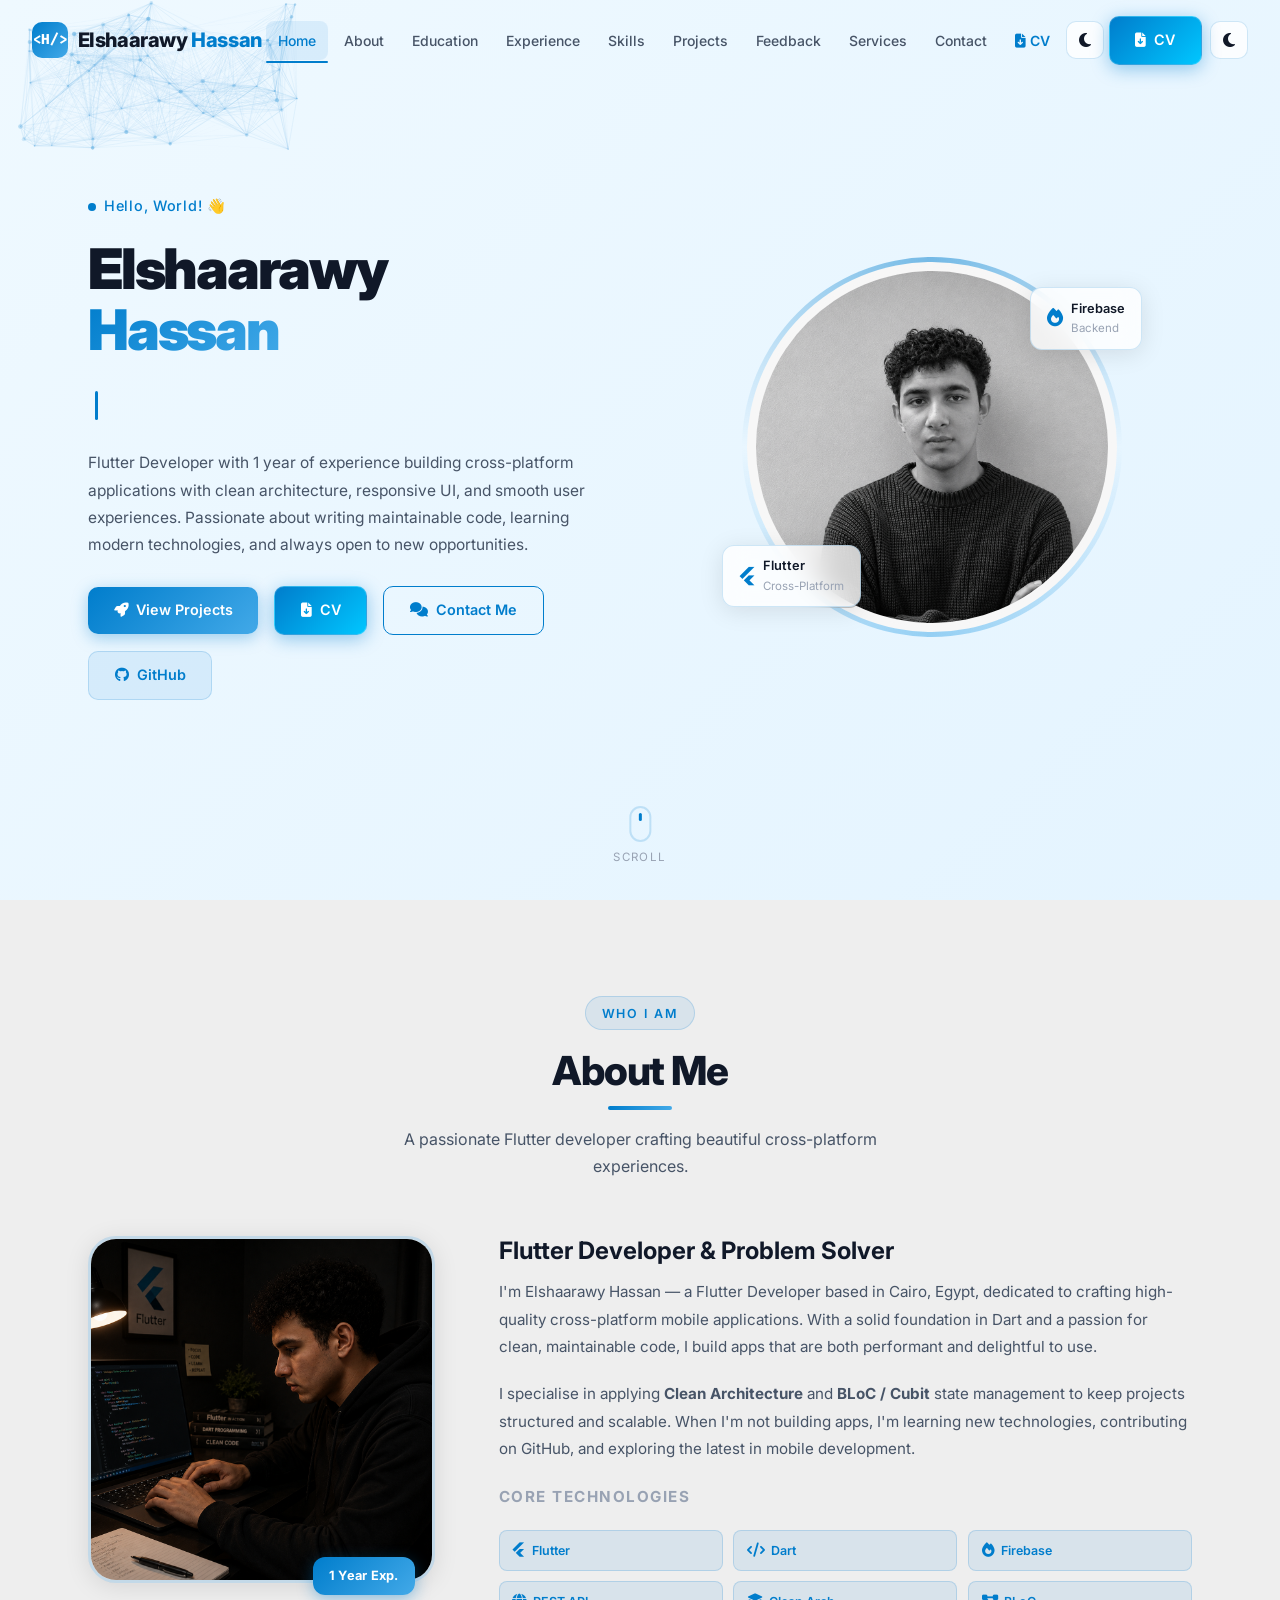
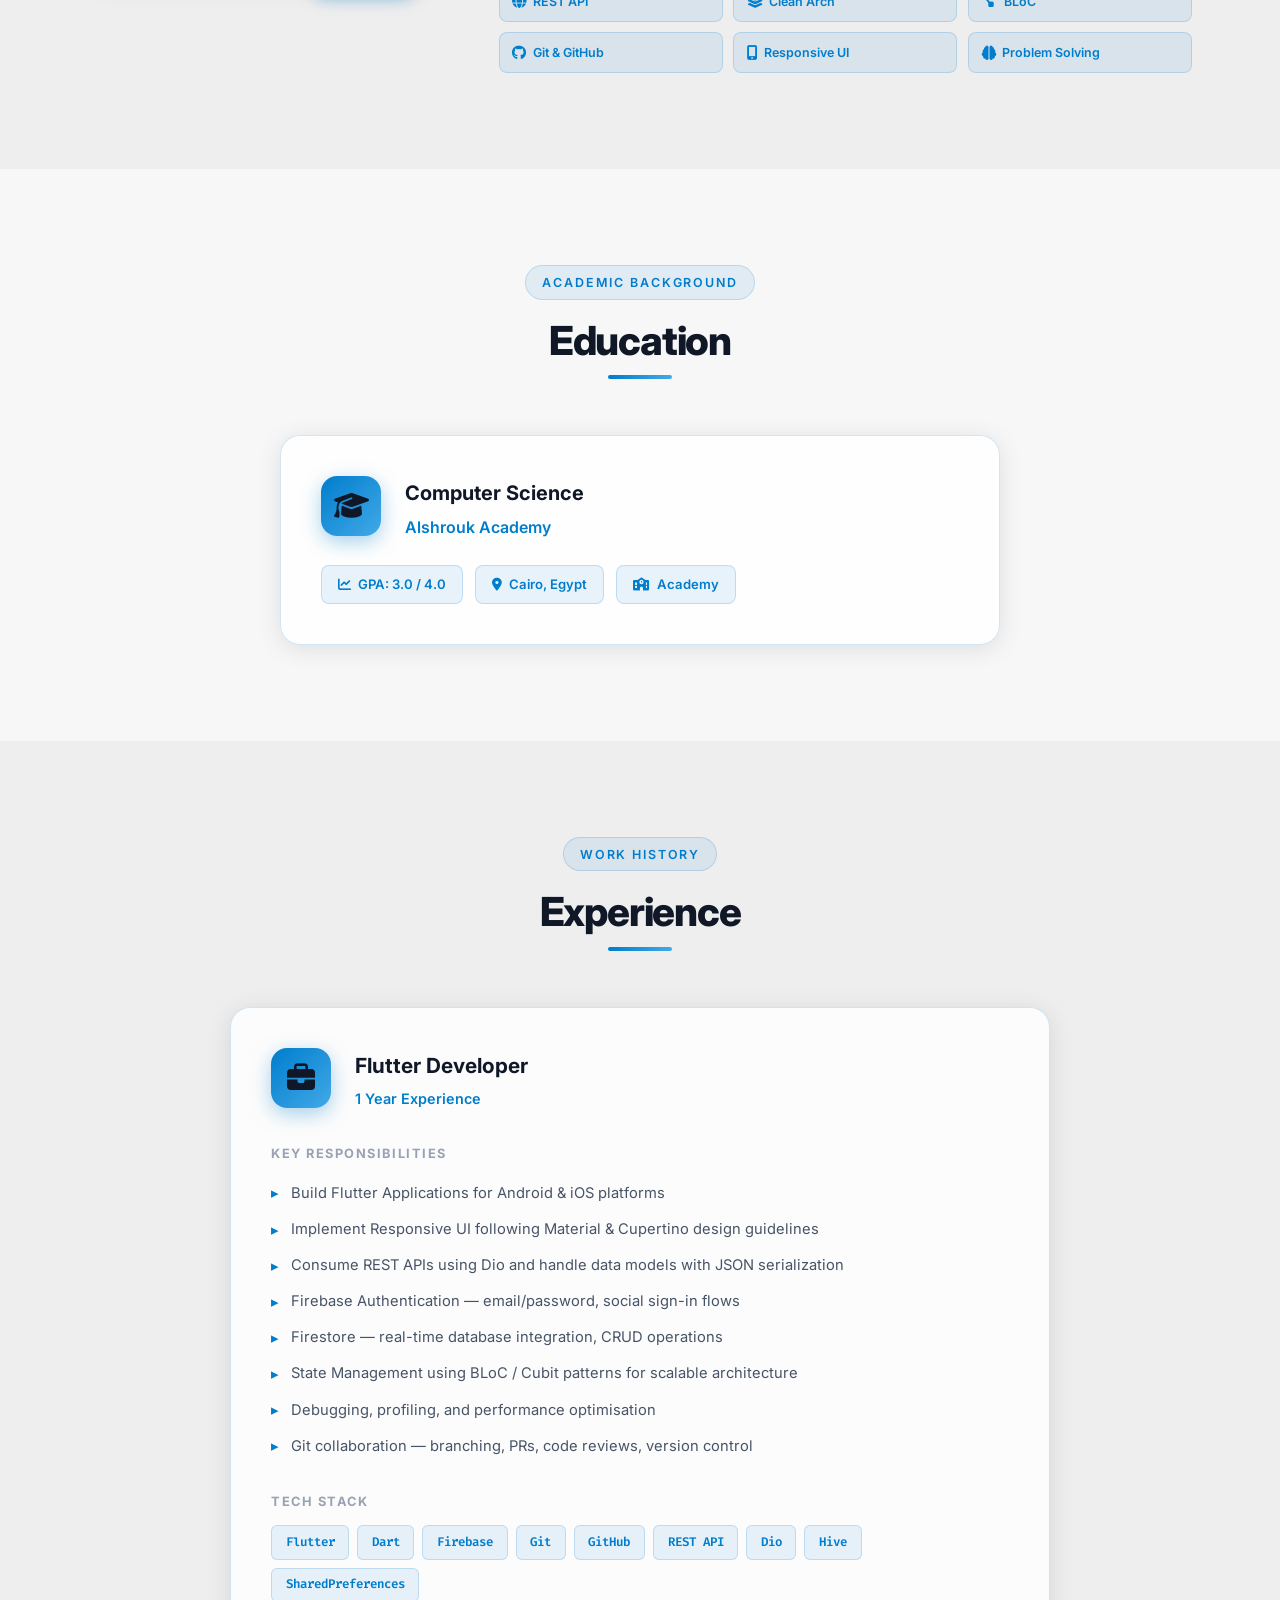
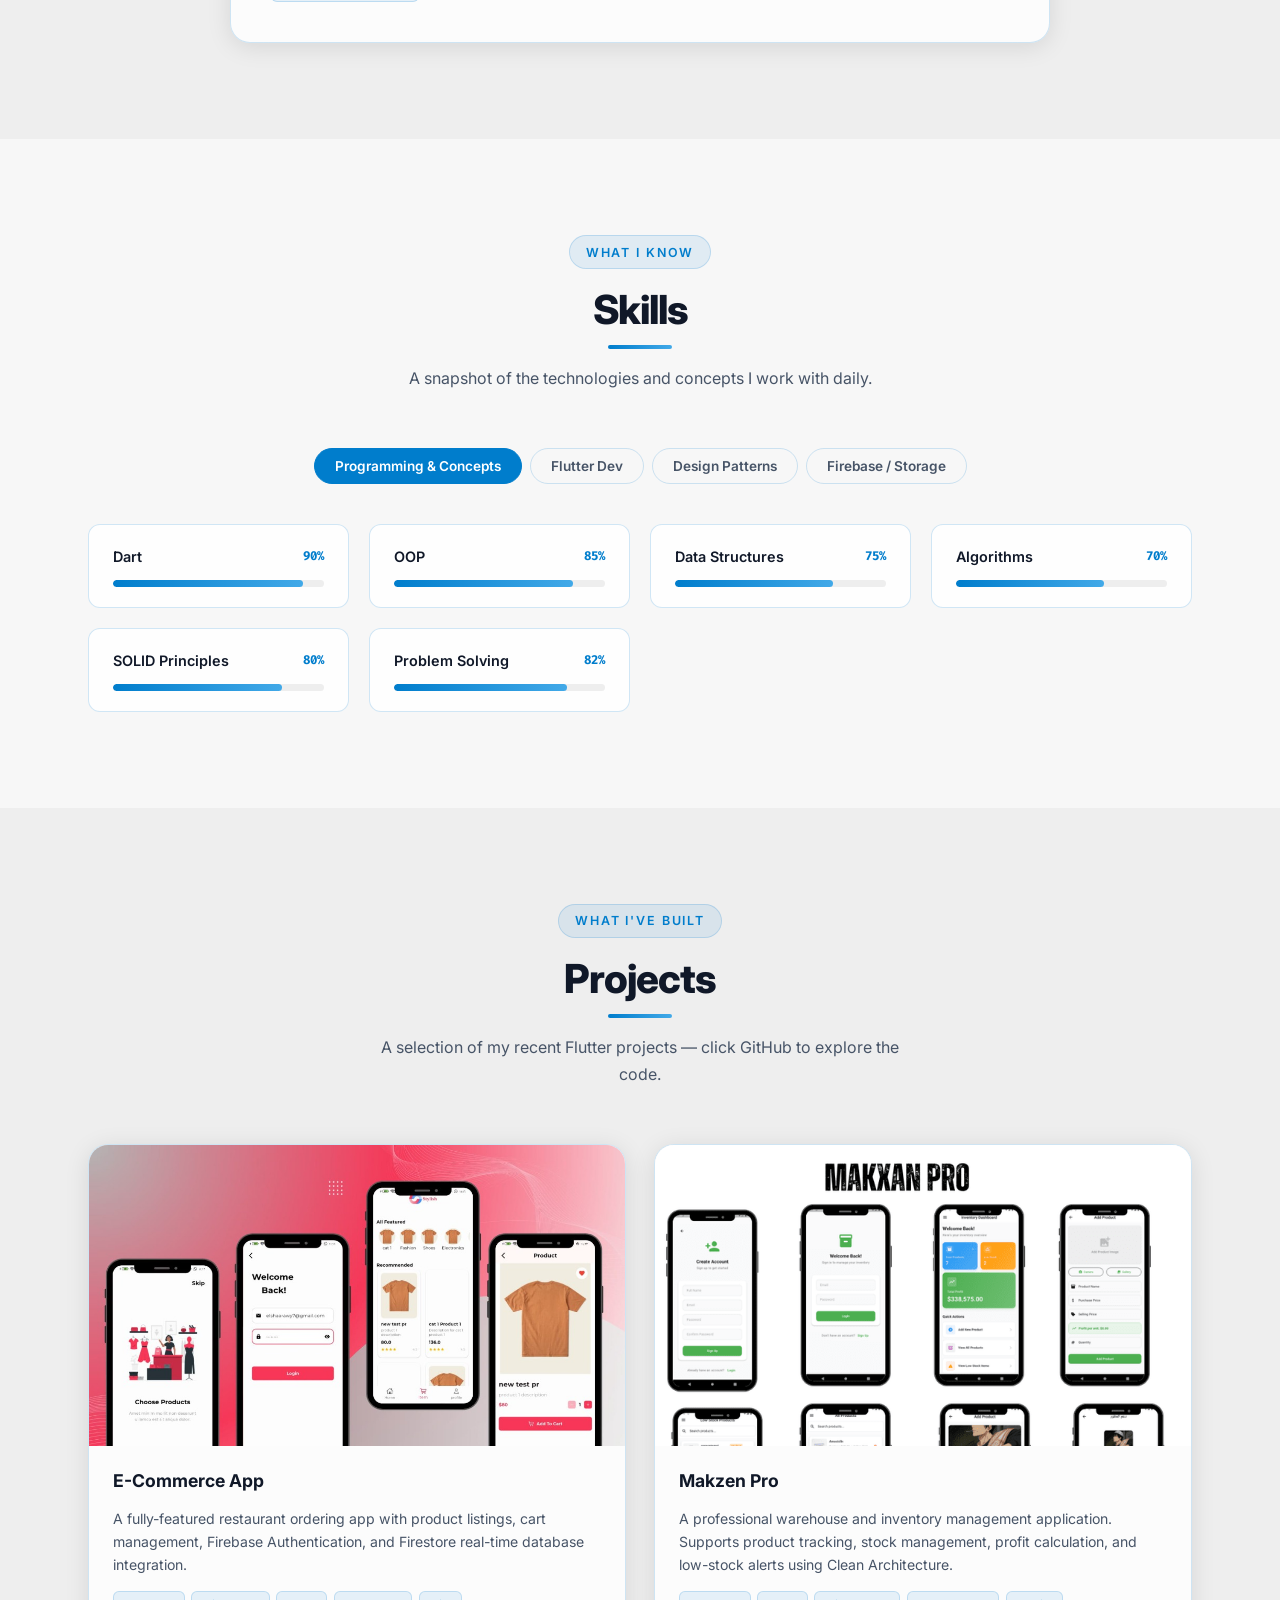
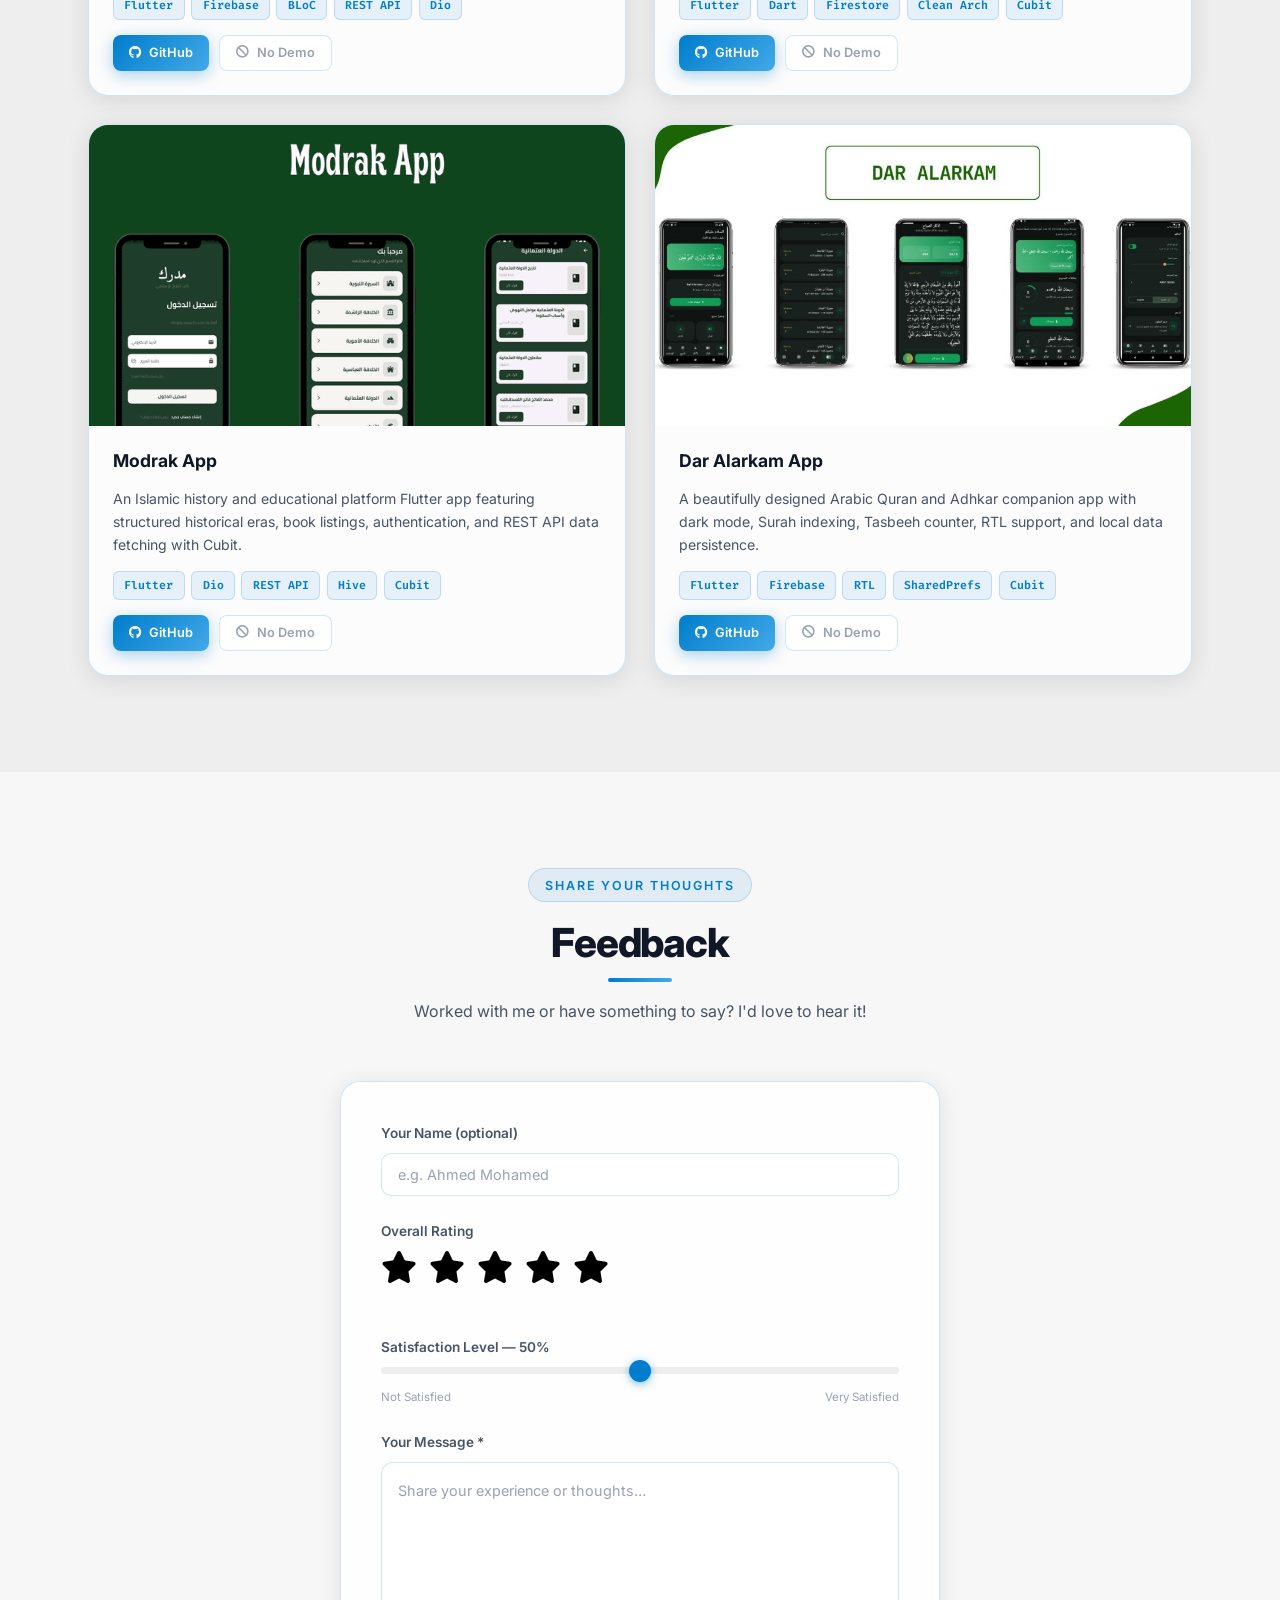
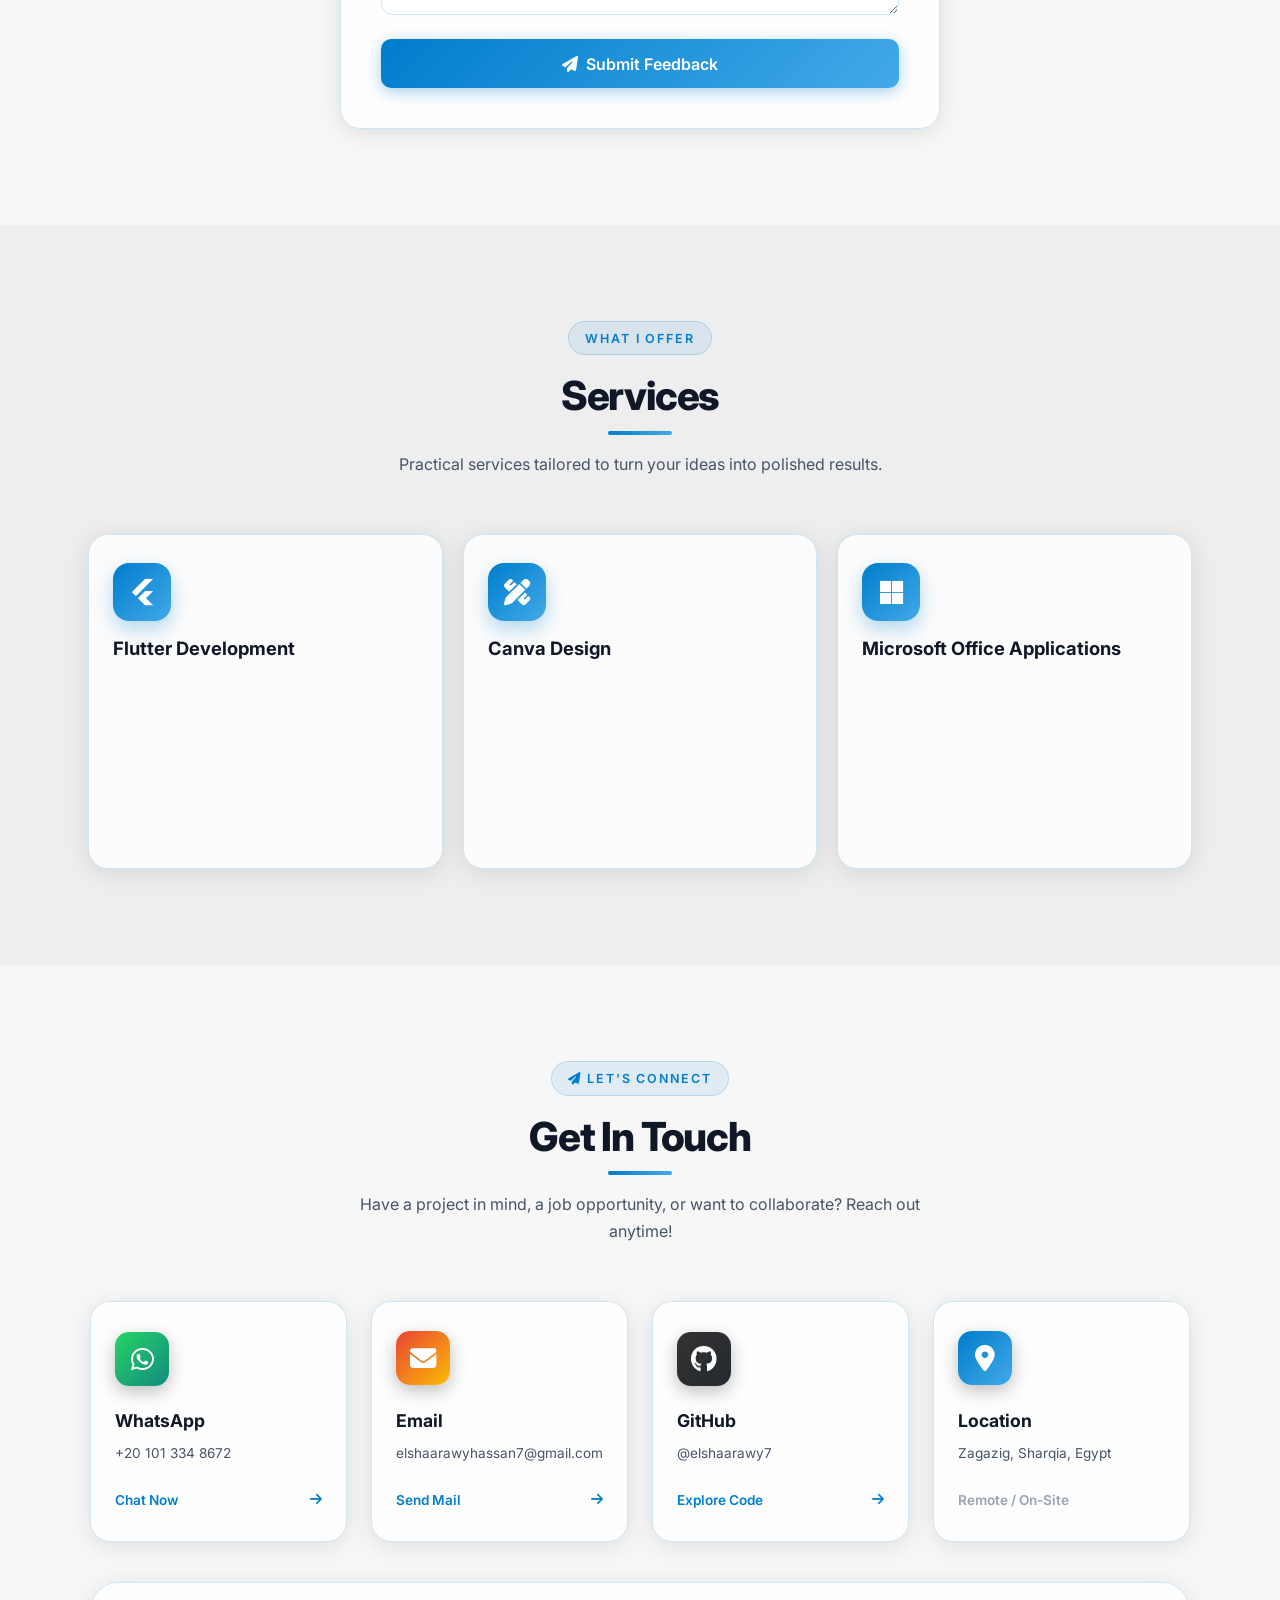
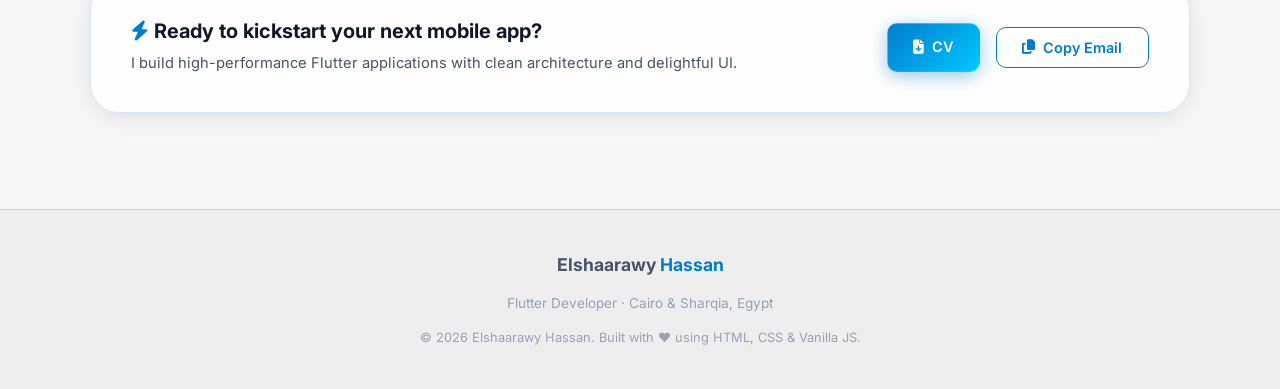
==== commit 1e88cd67: "update 3" ====
--- a/index.html
+++ b/index.html
@@ -94,6 +94,15 @@
       <a href="#services"   class="nav-link">Services</a>
       <a href="#contact"    class="nav-link">Contact</a>
 
+      <!-- CV Link in Mobile Menu -->
+      <a
+        href="assets/Elshaarawy_Hassan_CV.pdf"
+        download="Elshaarawy_Hassan_CV.pdf"
+        class="nav-link"
+        aria-label="CV"
+        style="color: var(--accent); font-weight: 600;"
+      ><i class="fa-solid fa-file-arrow-down" aria-hidden="true"></i> CV</a>
+
       <!-- Theme toggle inside menu for mobile -->
       <button
         class="nav-theme-btn"
@@ -103,8 +112,17 @@
       ><i class="fa-solid fa-sun" aria-hidden="true"></i></button>
     </nav>
 
-    <!-- Right controls (desktop theme btn + hamburger) -->
+    <!-- Right controls (desktop CV btn + theme btn + hamburger) -->
     <div style="display:flex;align-items:center;gap:0.5rem;">
+      <a
+        href="assets/Elshaarawy_Hassan_CV.pdf"
+        download="Elshaarawy_Hassan_CV.pdf"
+        class="btn btn-primary btn-cv nav-cv-btn"
+        aria-label="CV (PDF)"
+      >
+        <i class="fa-solid fa-file-arrow-down" aria-hidden="true"></i> CV
+      </a>
+
       <button
         class="nav-theme-btn"
         data-theme-toggle
@@ -176,9 +194,9 @@
               href="assets/Elshaarawy_Hassan_CV.pdf"
               download="Elshaarawy_Hassan_CV.pdf"
               class="btn btn-primary btn-cv"
-              aria-label="Download CV (PDF)"
+              aria-label="CV (PDF)"
             >
-              <i class="fa-solid fa-file-arrow-down" aria-hidden="true"></i> Download CV
+              <i class="fa-solid fa-file-arrow-down" aria-hidden="true"></i> CV
             </a>
             <a href="#contact" class="btn btn-outline">
               <i class="fa-solid fa-comments" aria-hidden="true"></i> Contact Me
@@ -475,8 +493,8 @@
         <article class="project-card reveal" aria-label="Project: E-Commerce Restaurant App">
           <div class="project-card-image-wrap">
             <img
-              src="assets/images/project-1.png"
-              alt="Screenshot of E-Commerce Restaurant App UI"
+              src="assets/images/ecommerce-cover.jpg"
+              alt="Screenshot of E-Commerce App UI"
               class="project-card-image"
               loading="lazy"
               width="600"
@@ -911,9 +929,9 @@
               href="assets/Elshaarawy_Hassan_CV.pdf"
               download="Elshaarawy_Hassan_CV.pdf"
               class="btn btn-primary btn-cv"
-              aria-label="Download CV (PDF)"
+              aria-label="CV (PDF)"
             >
-              <i class="fa-solid fa-file-arrow-down" aria-hidden="true"></i> Download Resume
+              <i class="fa-solid fa-file-arrow-down" aria-hidden="true"></i> CV
             </a>
             <button
               class="btn btn-outline copy-email-btn"
--- a/styles/style.css
+++ b/styles/style.css
@@ -262,6 +262,18 @@
   background: var(--accent-dim);
 }
 
+/* Navbar CV Button */
+.nav-cv-btn {
+  padding: 0.45rem 0.95rem;
+  font-size: 0.85rem;
+  border-radius: 8px;
+  display: inline-flex;
+  align-items: center;
+  gap: 0.4rem;
+  font-weight: 600;
+  text-decoration: none;
+}
+
 /* Theme toggle */
 .nav-theme-btn {
   width: 38px;
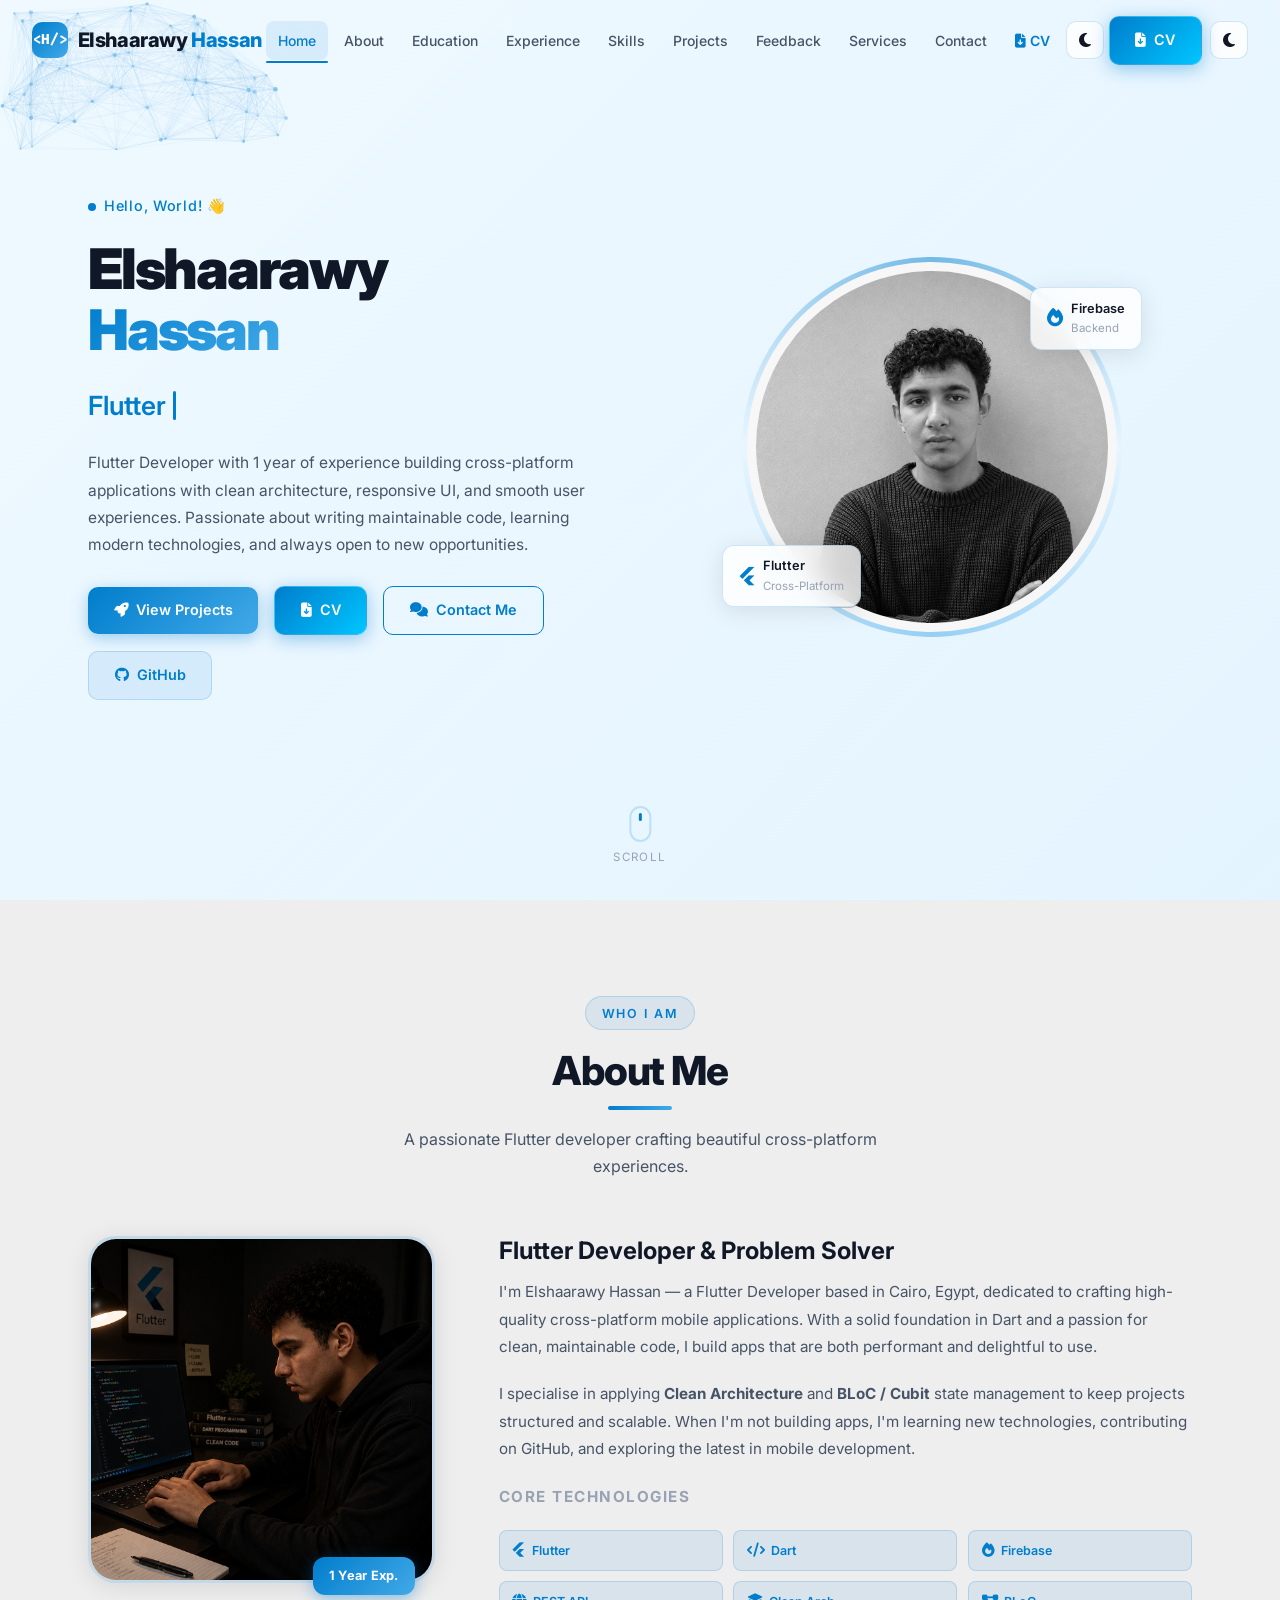
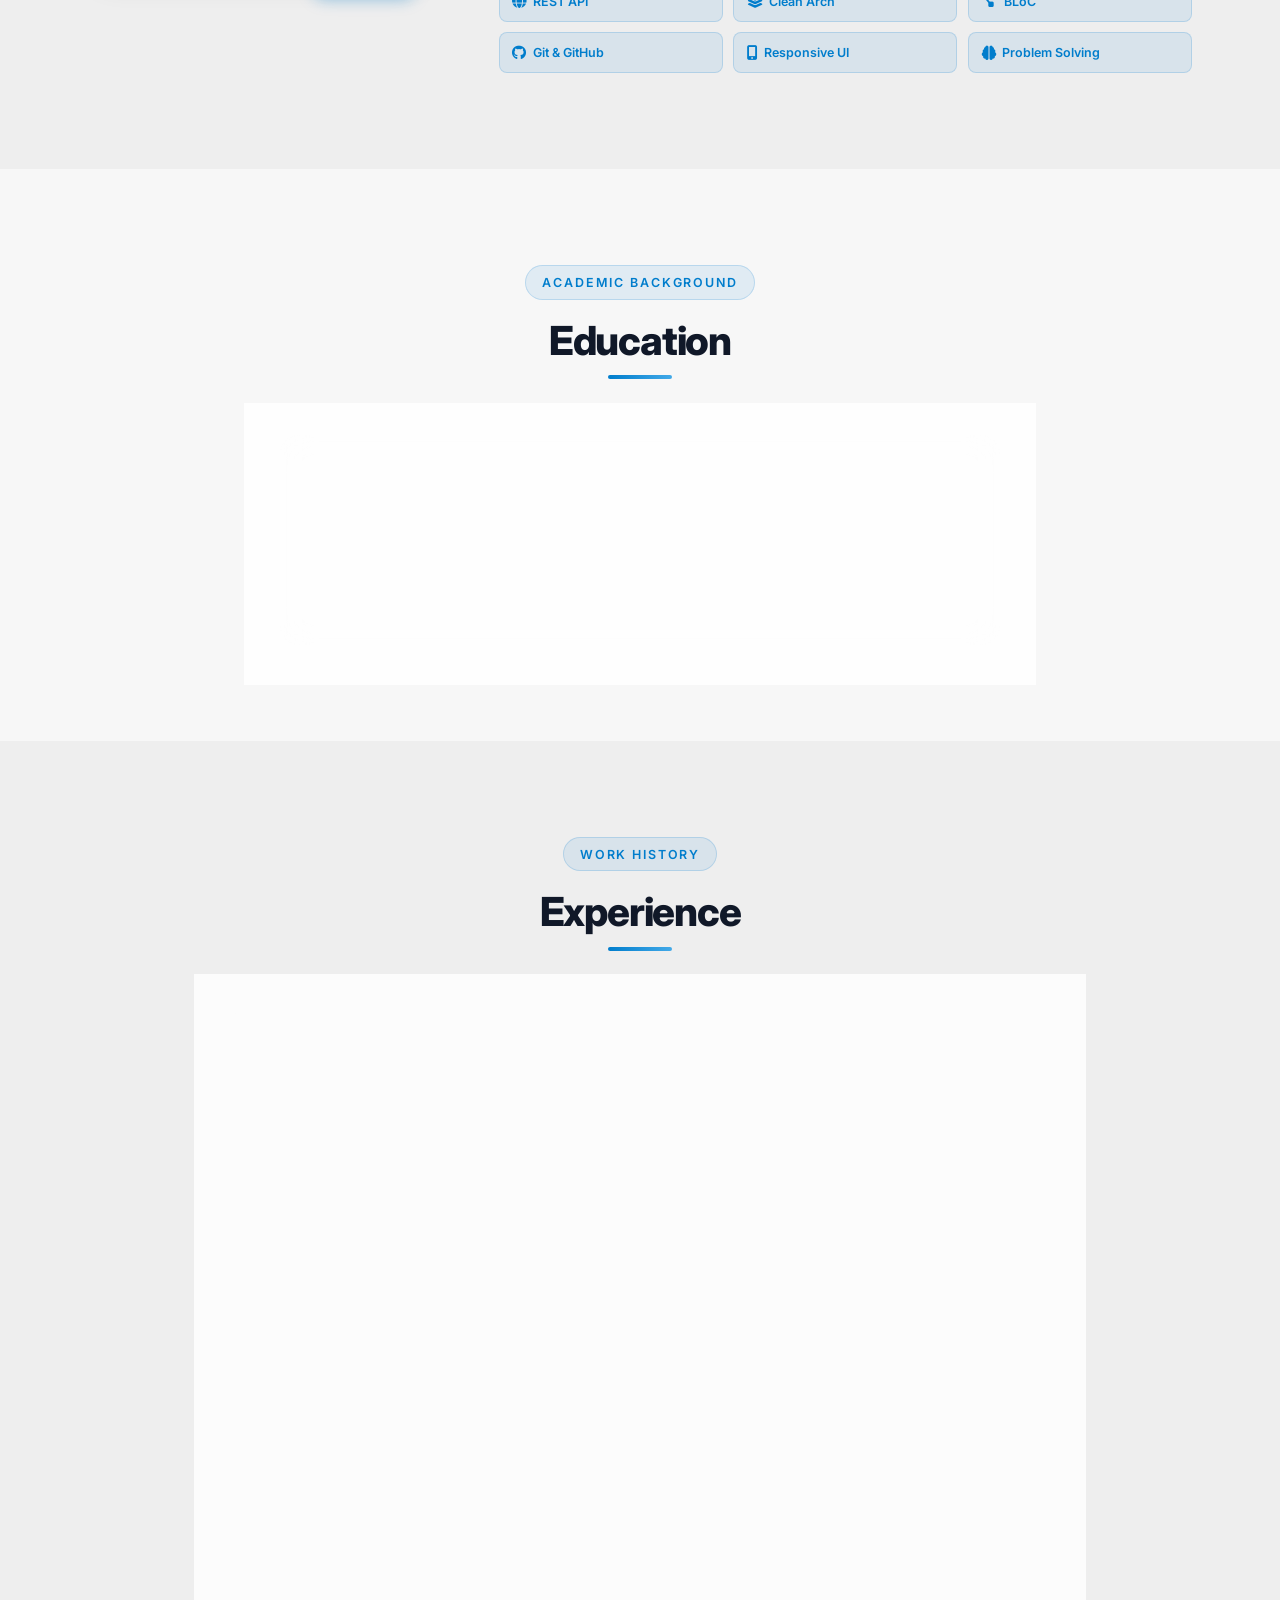
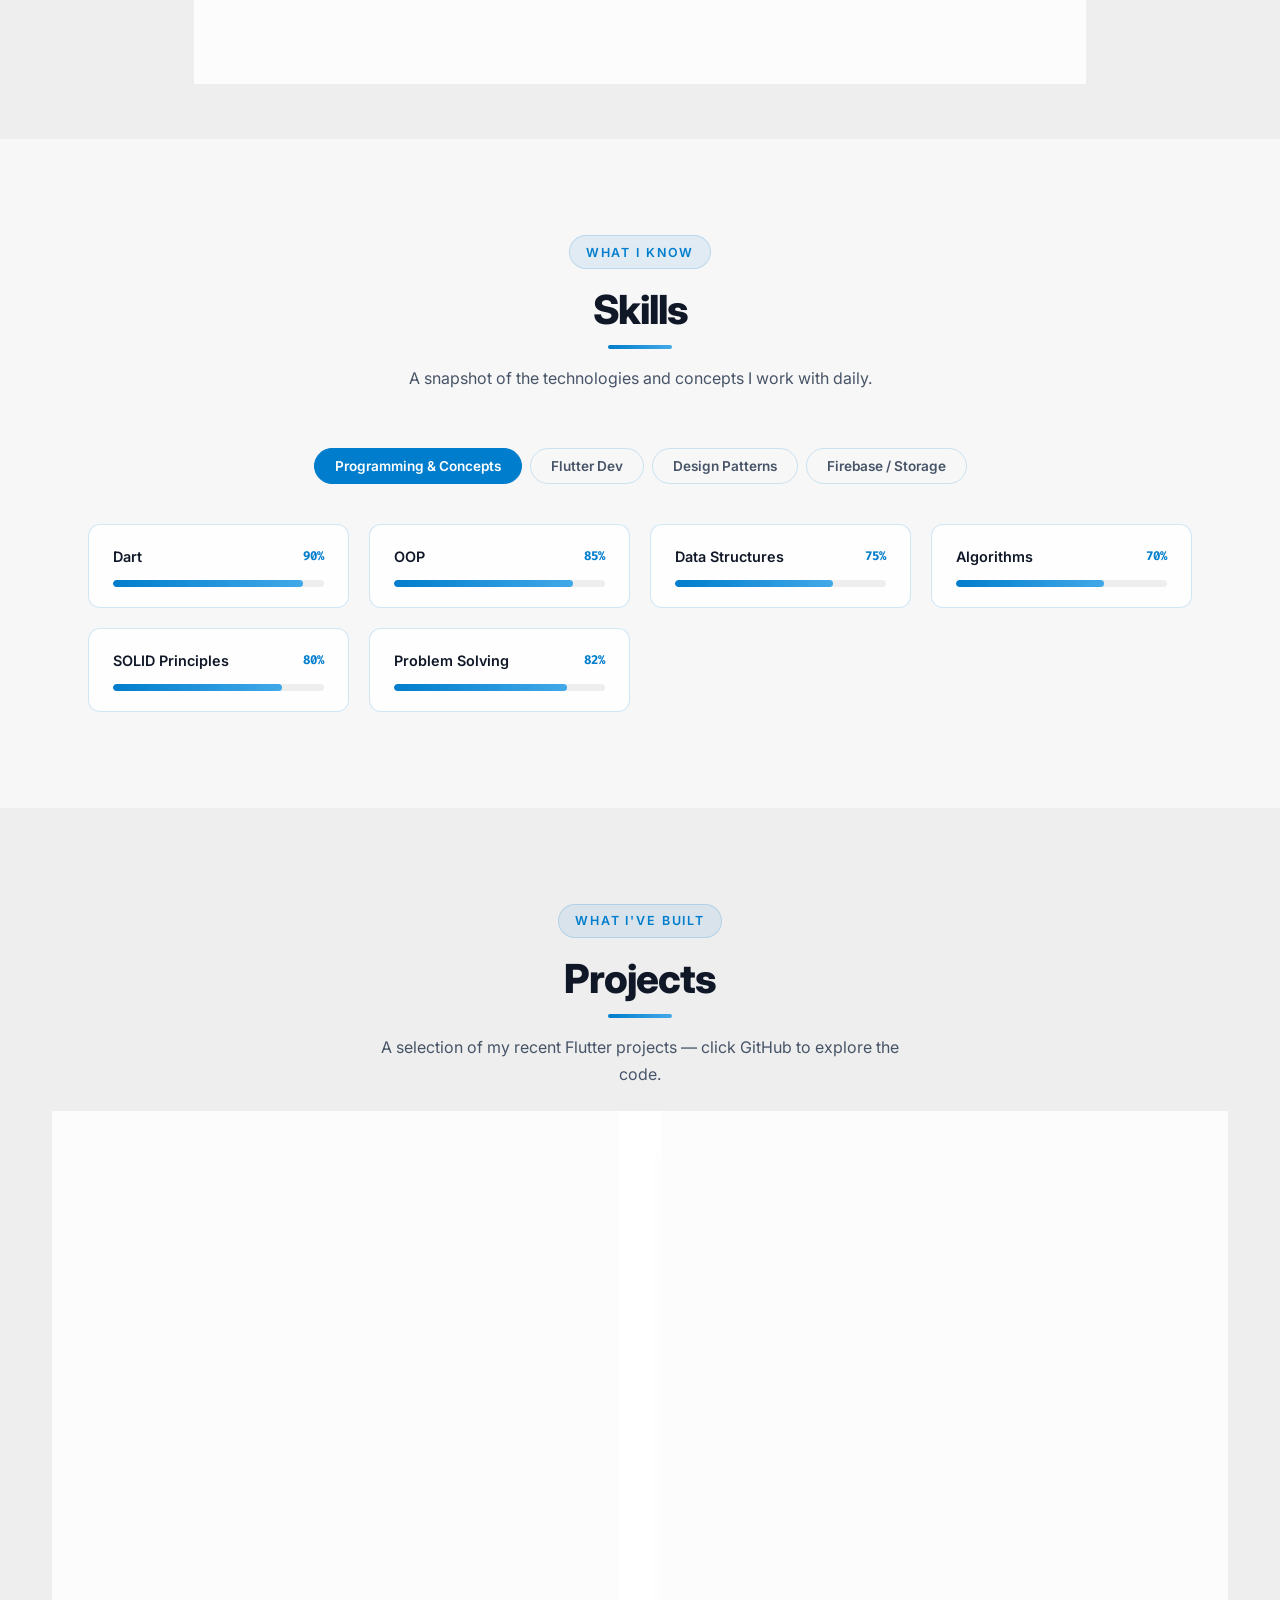
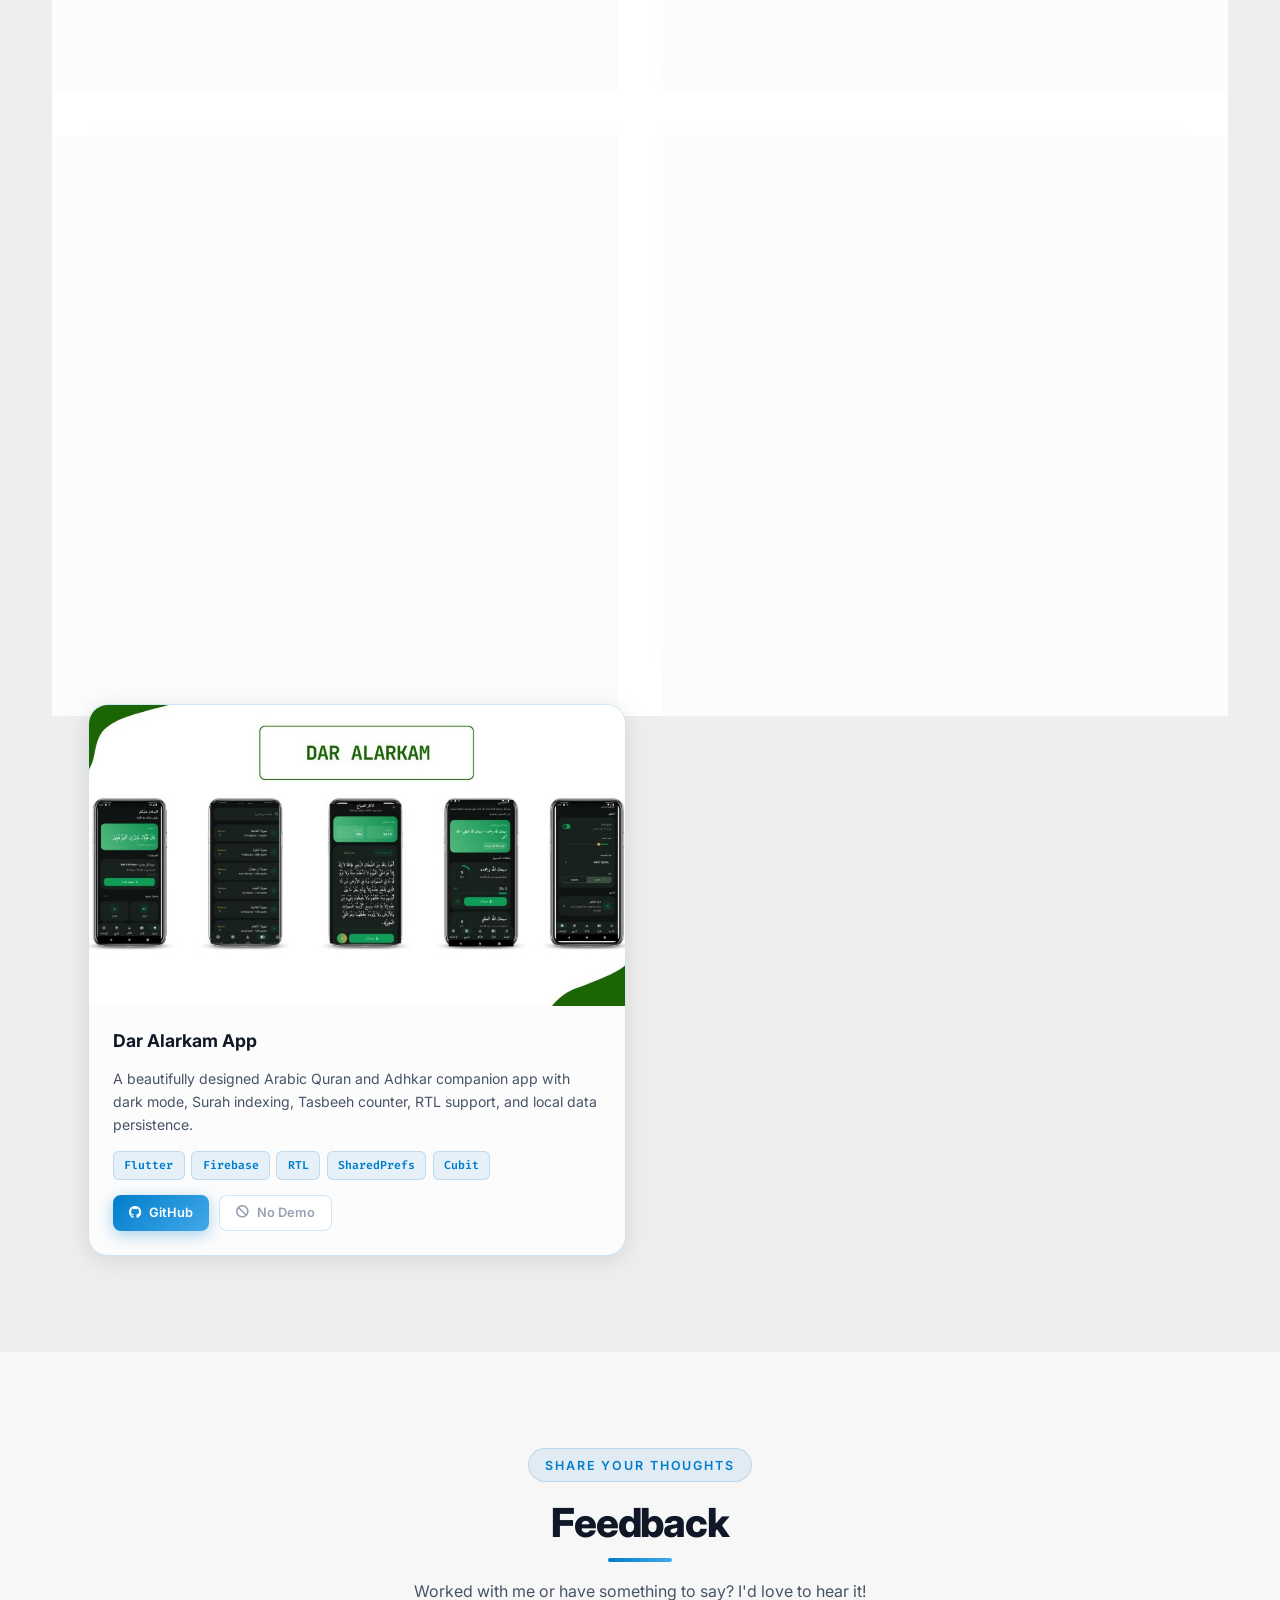
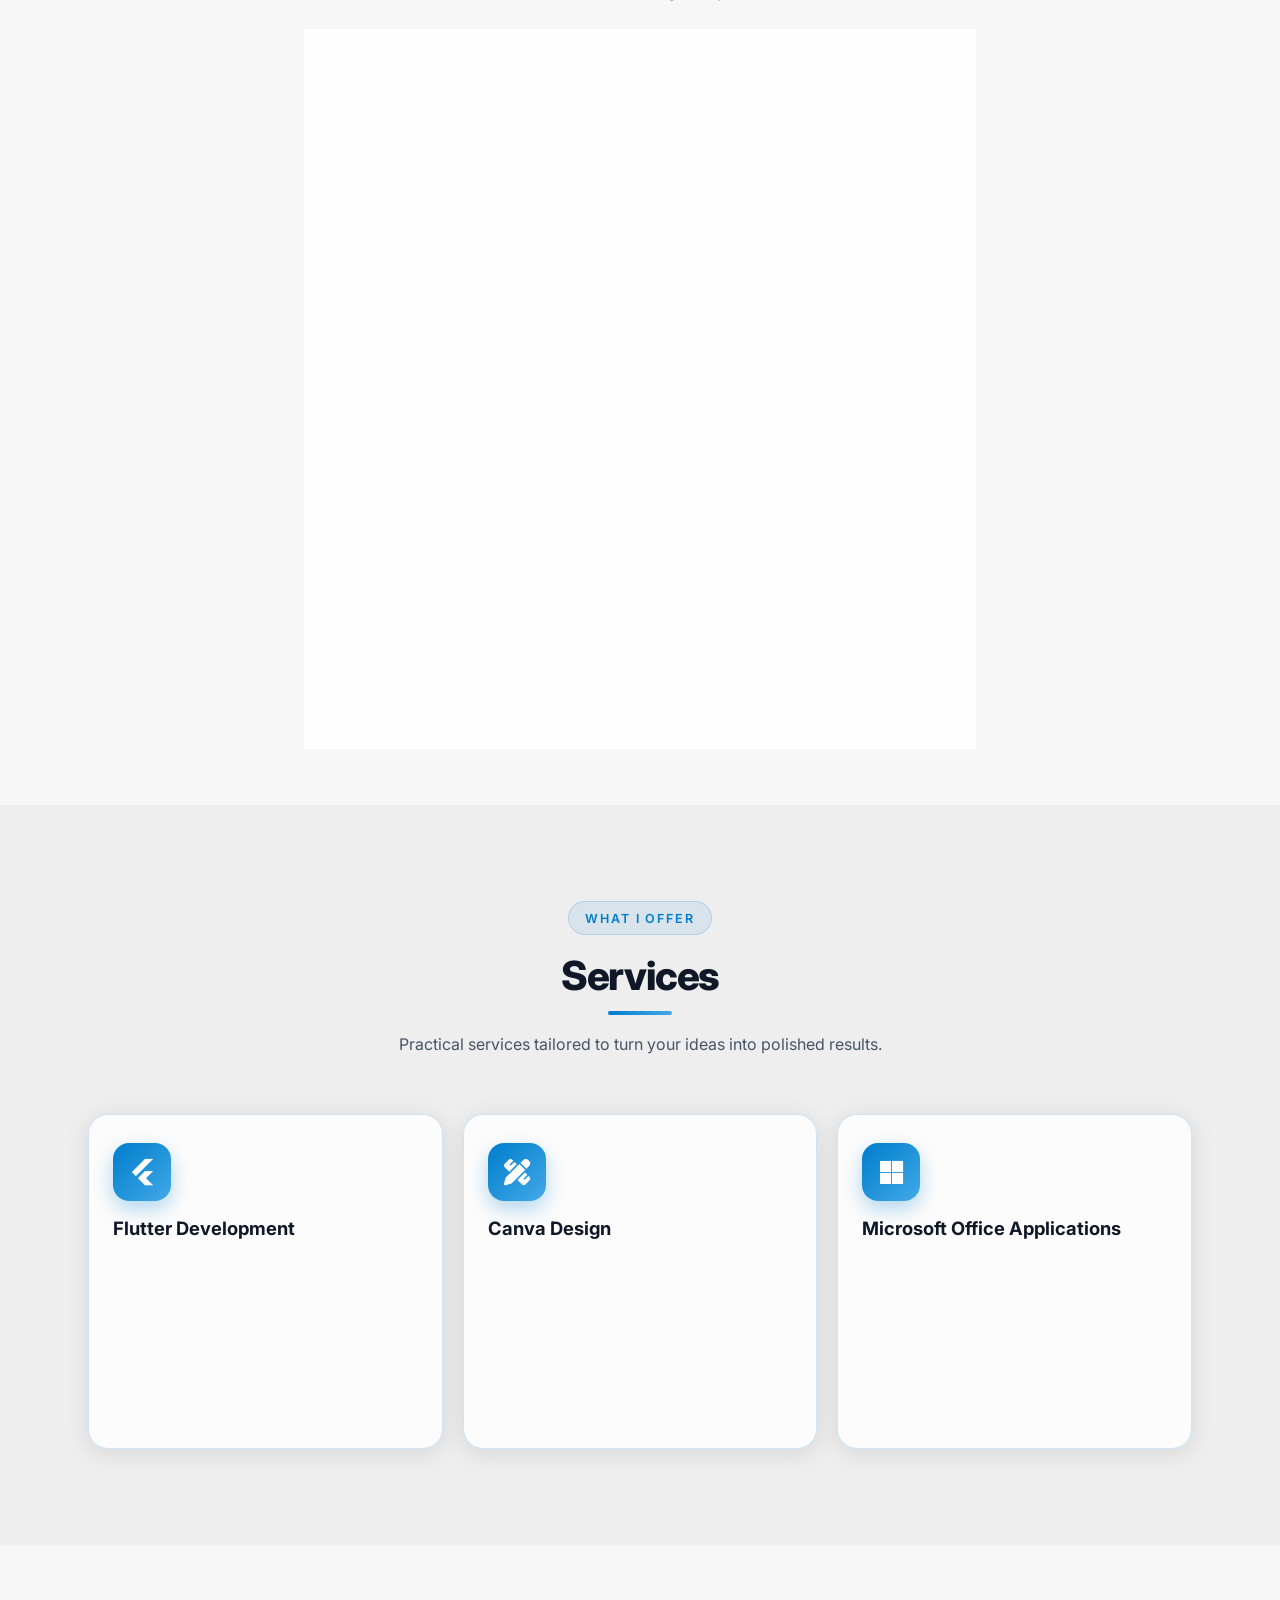
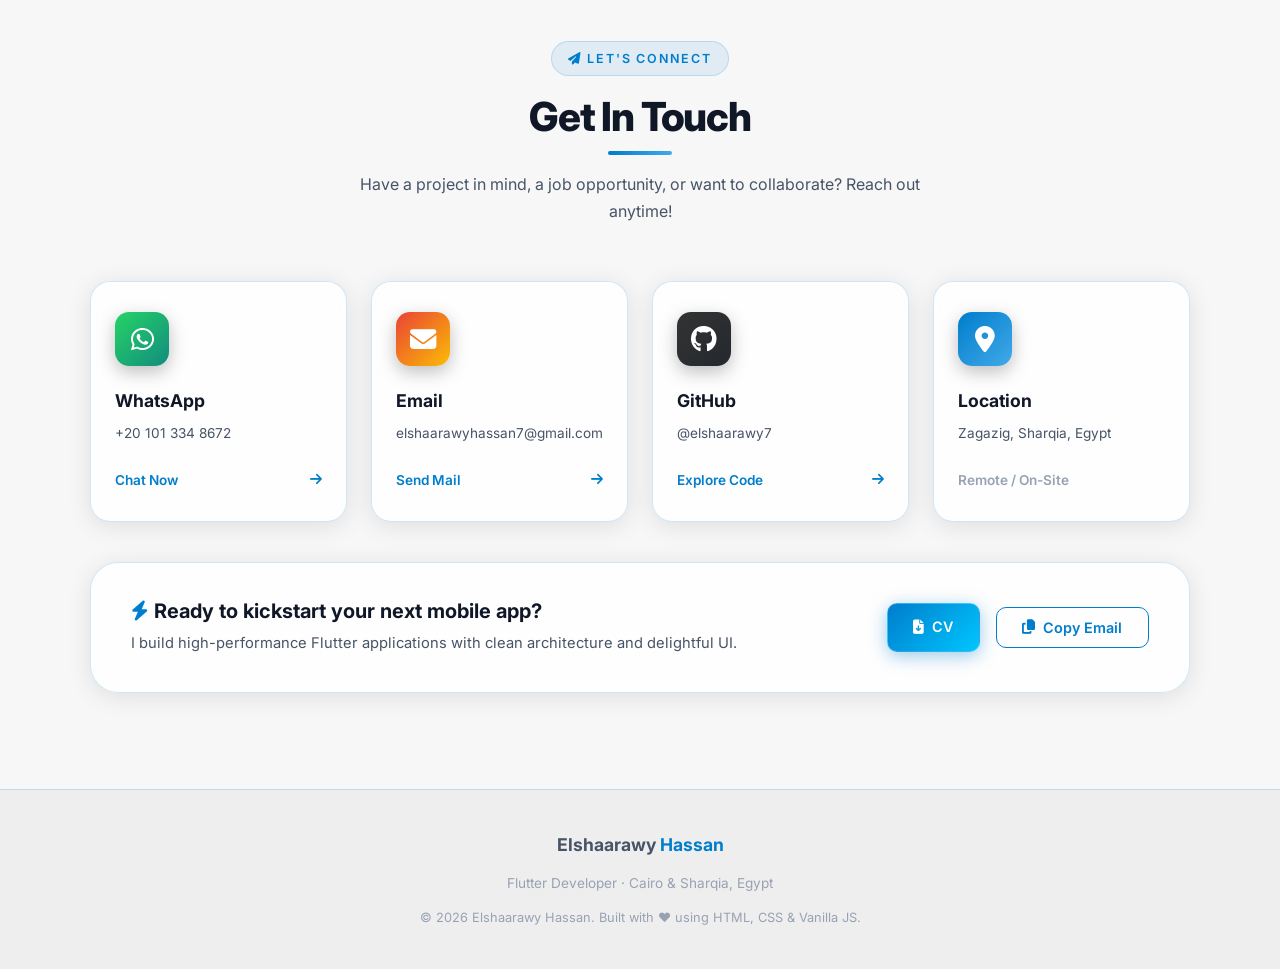
==== commit 81c3a21e: "up datae" ====
--- a/index.html
+++ b/index.html
@@ -489,7 +489,48 @@
 
       <div class="projects-grid reveal-group">
 
-        <!-- Project 1: E-Commerce / Restaurant App -->
+        <!-- Project 1: Foodgo App (NEW) -->
+        <article class="project-card reveal" aria-label="Project: Foodgo e-commerce food ordering app">
+          <div class="project-card-image-wrap">
+            <img
+              src="assets/images/foodgo-cover.png"
+              alt="Screenshot of Foodgo App UI - food ordering e-commerce"
+              class="project-card-image"
+              loading="lazy"
+              width="1200"
+              height="630"
+            />
+            <div class="project-card-overlay" aria-hidden="true"></div>
+          </div>
+          <div class="project-card-body">
+            <h3 class="project-card-name">Foodgo App</h3>
+            <p class="project-card-desc">
+              A modern food ordering e-commerce app with product catalog, cart, order summary,
+              secure checkout, and user profile — built on Clean Architecture with Supabase backend
+              and BLoC/Cubit state management.
+            </p>
+            <div class="project-card-tags" role="list" aria-label="Technologies">
+              <span class="project-tag" role="listitem">Flutter</span>
+              <span class="project-tag" role="listitem">Dart</span>
+              <span class="project-tag" role="listitem">Supabase</span>
+              <span class="project-tag" role="listitem">BLoC</span>
+              <span class="project-tag" role="listitem">Cubit</span>
+              <span class="project-tag" role="listitem">Clean Arch</span>
+            </div>
+            <div class="project-card-actions">
+              <a
+                href="https://github.com/elshaarawy7/hangry_app3-main.git"
+                target="_blank"
+                rel="noopener noreferrer"
+                class="btn btn-primary btn-sm"
+                aria-label="View Foodgo App on GitHub (opens in new tab)"
+              ><i class="fa-brands fa-github" aria-hidden="true"></i> GitHub</a>
+              <button class="btn btn-disabled btn-sm" disabled aria-label="Live demo not available"><i class="fa-solid fa-ban" aria-hidden="true"></i> No Demo</button>
+            </div>
+          </div>
+        </article>
+
+        <!-- Project 2: E-Commerce / Restaurant App -->
         <article class="project-card reveal" aria-label="Project: E-Commerce Restaurant App">
           <div class="project-card-image-wrap">
             <img
@@ -528,7 +569,7 @@
           </div>
         </article>
 
-        <!-- Project 2: Makzen Pro -->
+        <!-- Project 3: Makzen Pro -->
         <article class="project-card reveal" aria-label="Project: Makzen Pro warehouse management app">
           <div class="project-card-image-wrap">
             <img
@@ -567,7 +608,7 @@
           </div>
         </article>
 
-        <!-- Project 3: Modrak App -->
+        <!-- Project 4: Modrak App -->
         <article class="project-card reveal" aria-label="Project: Modrak educational platform app">
           <div class="project-card-image-wrap">
             <img
@@ -606,7 +647,7 @@
           </div>
         </article>
 
-        <!-- Project 4: Dar Alarkam App -->
+        <!-- Project 5: Dar Alarkam App -->
         <article class="project-card reveal" aria-label="Project: Dar Alarkam mobile app">
           <div class="project-card-image-wrap">
             <img
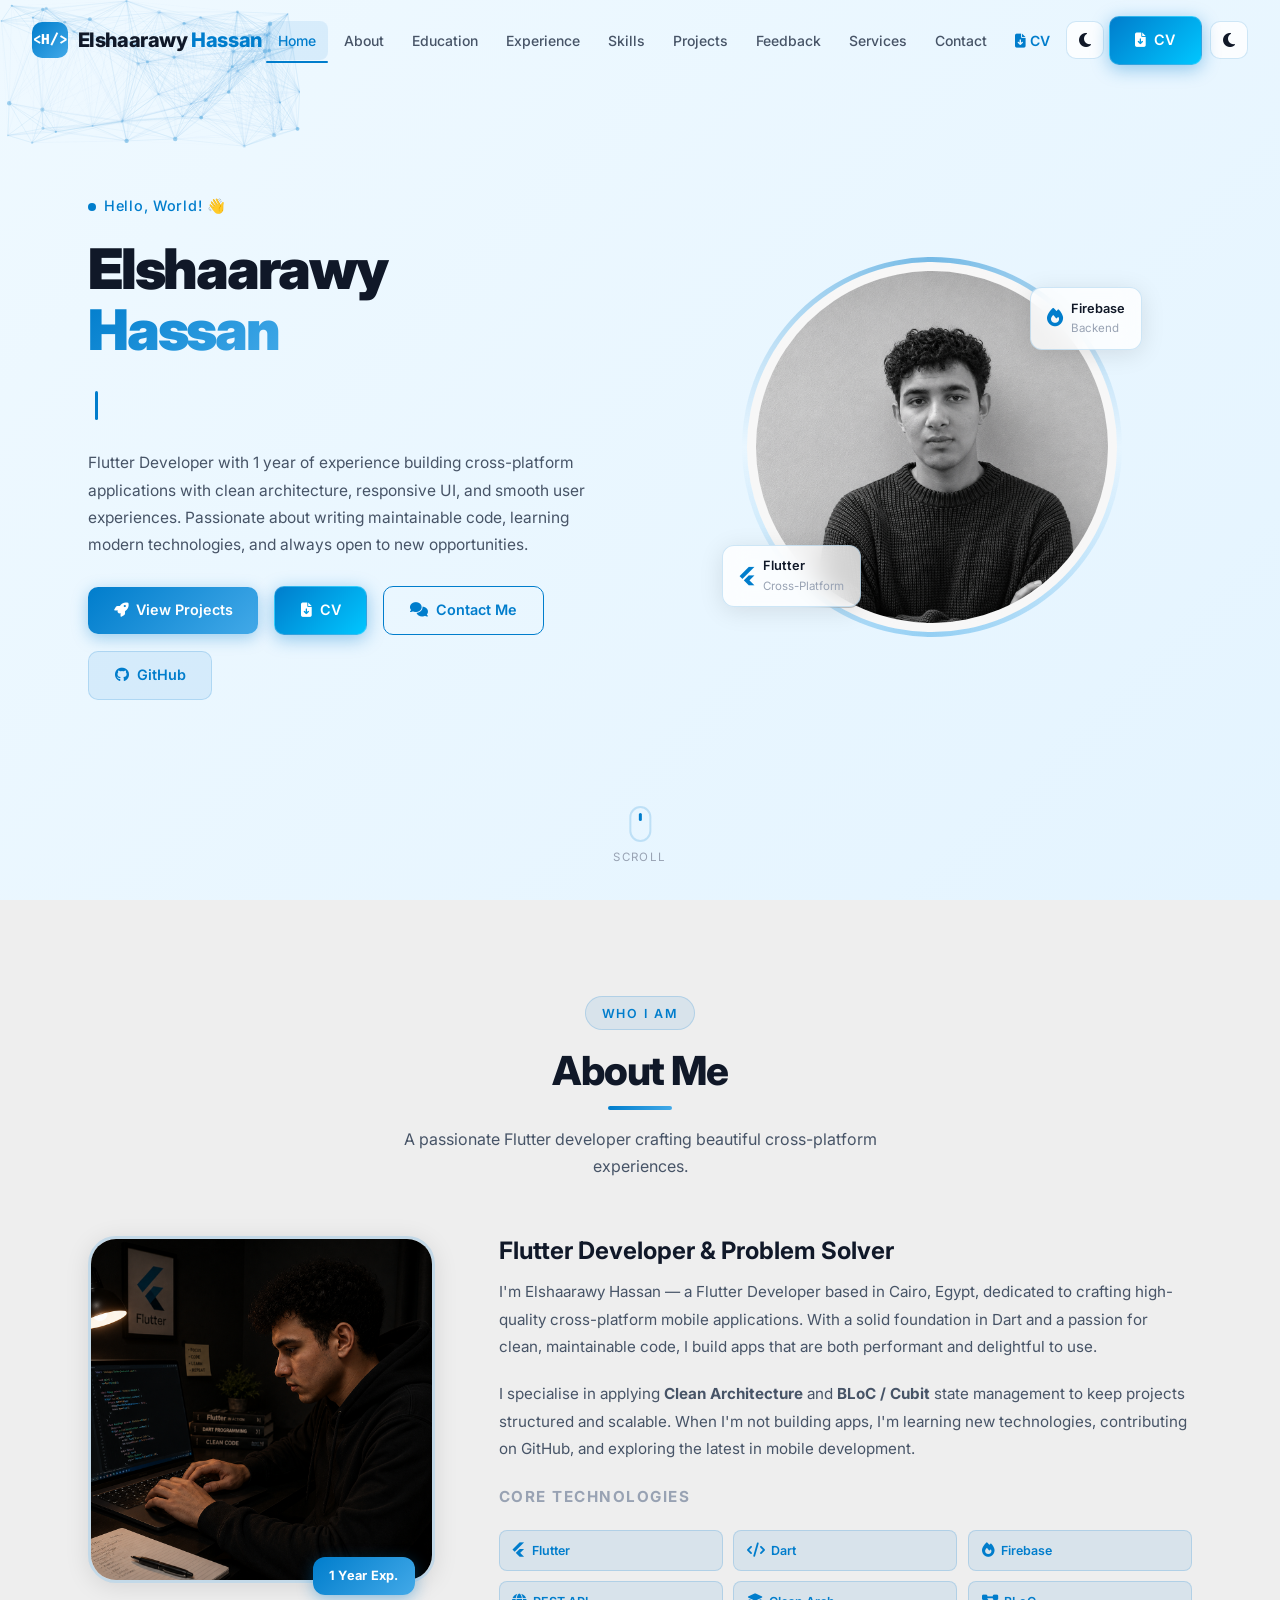
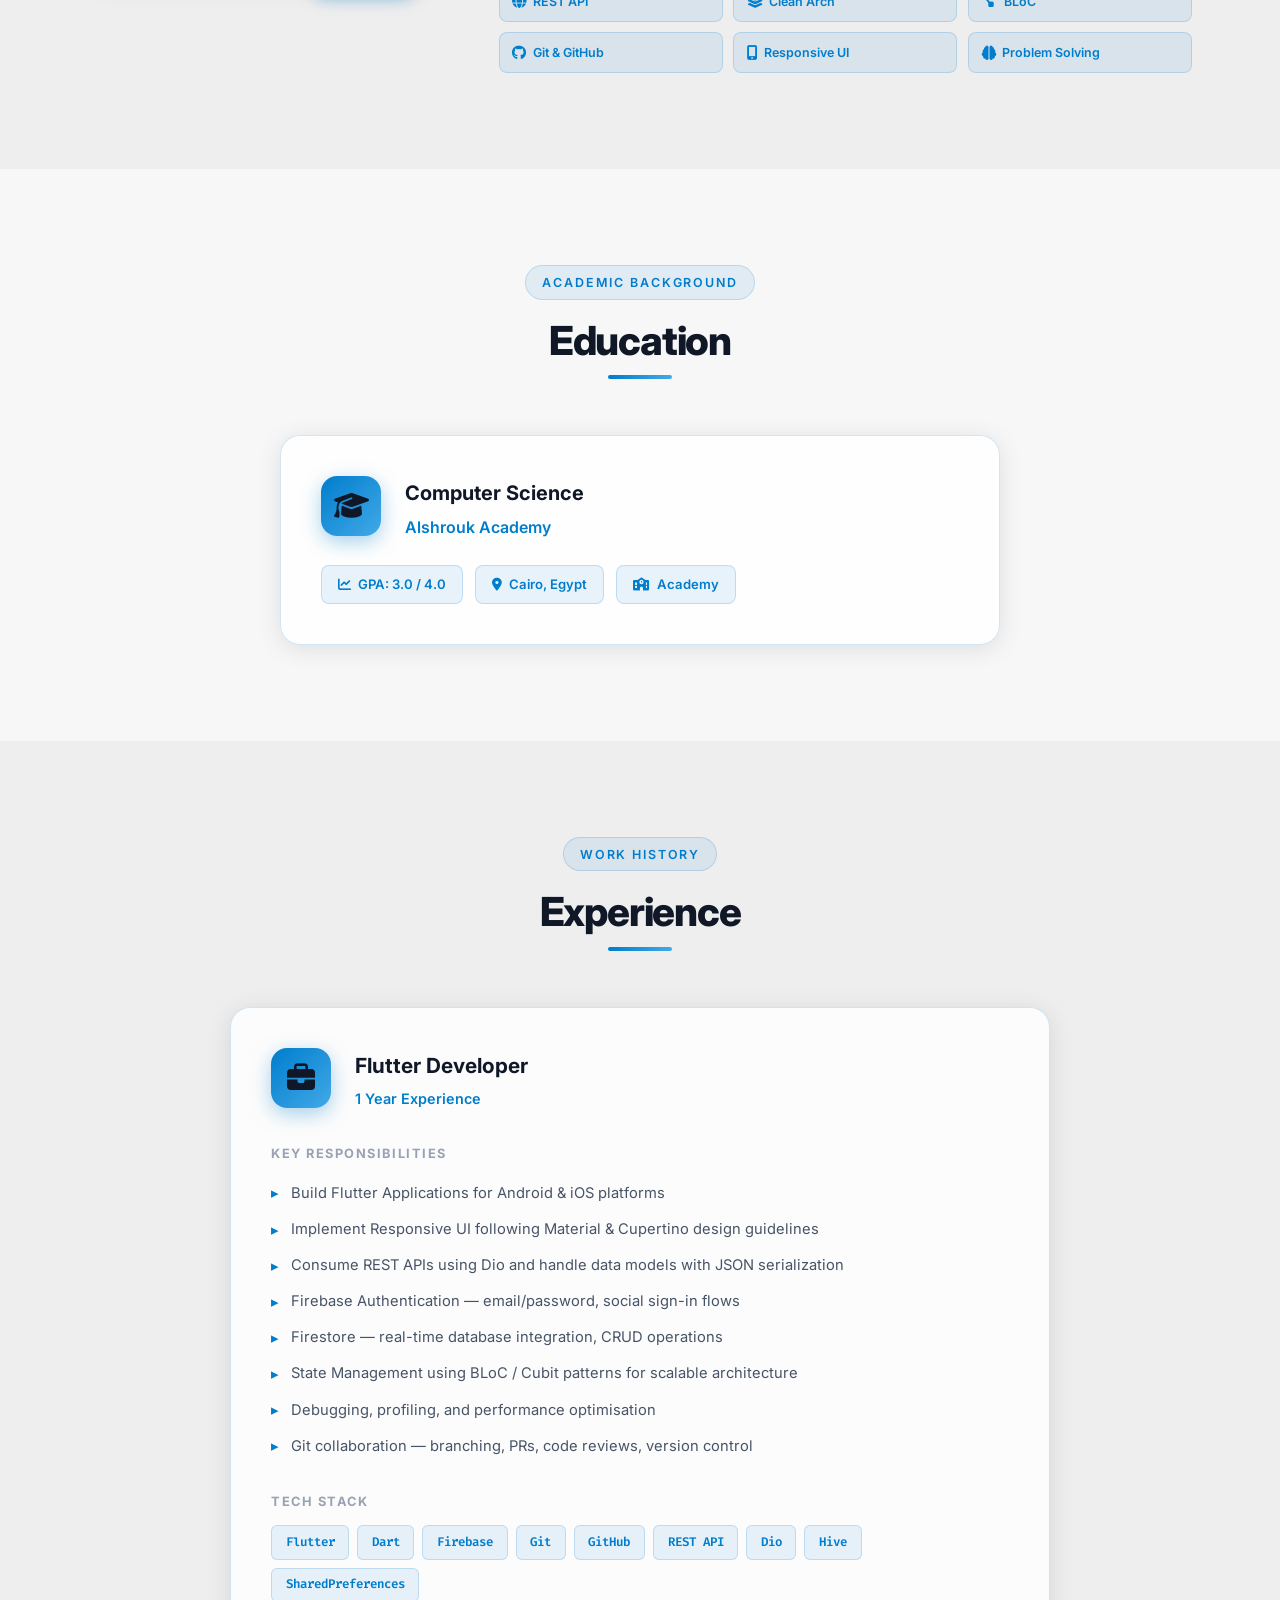
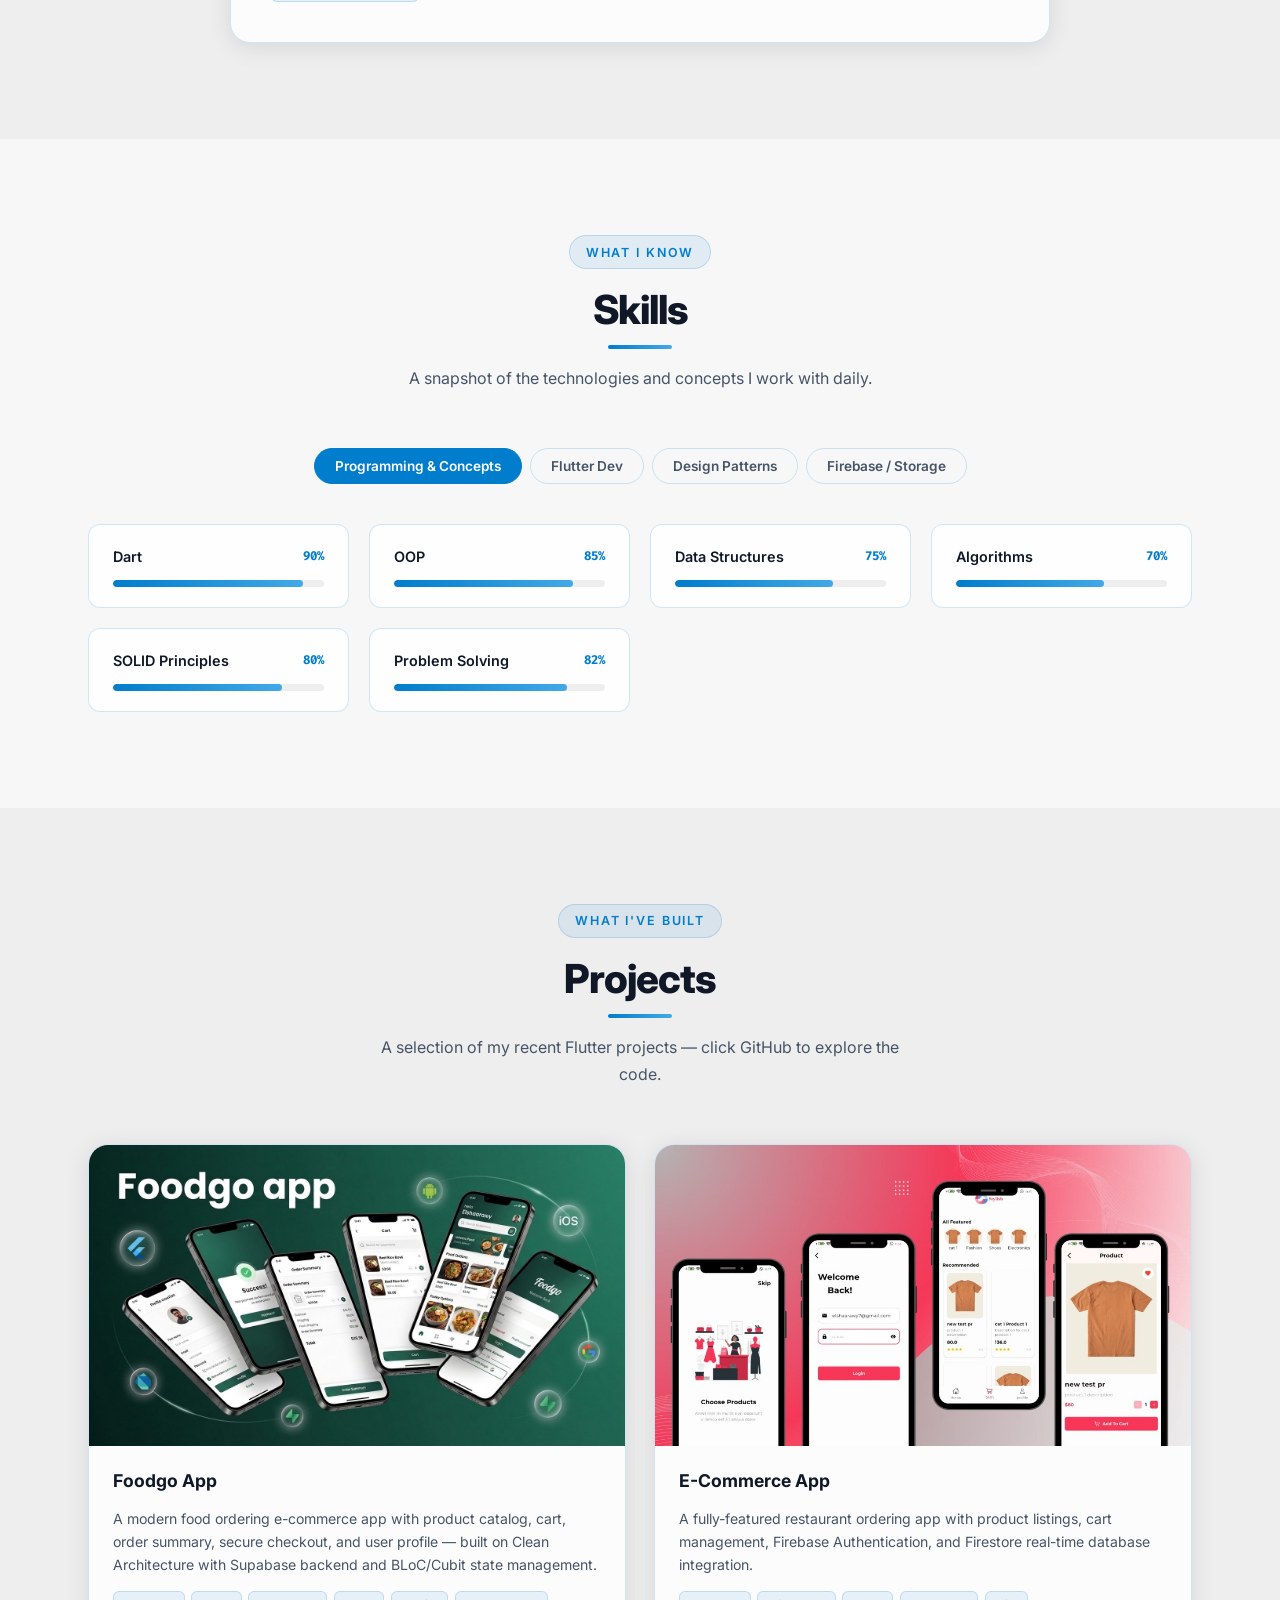
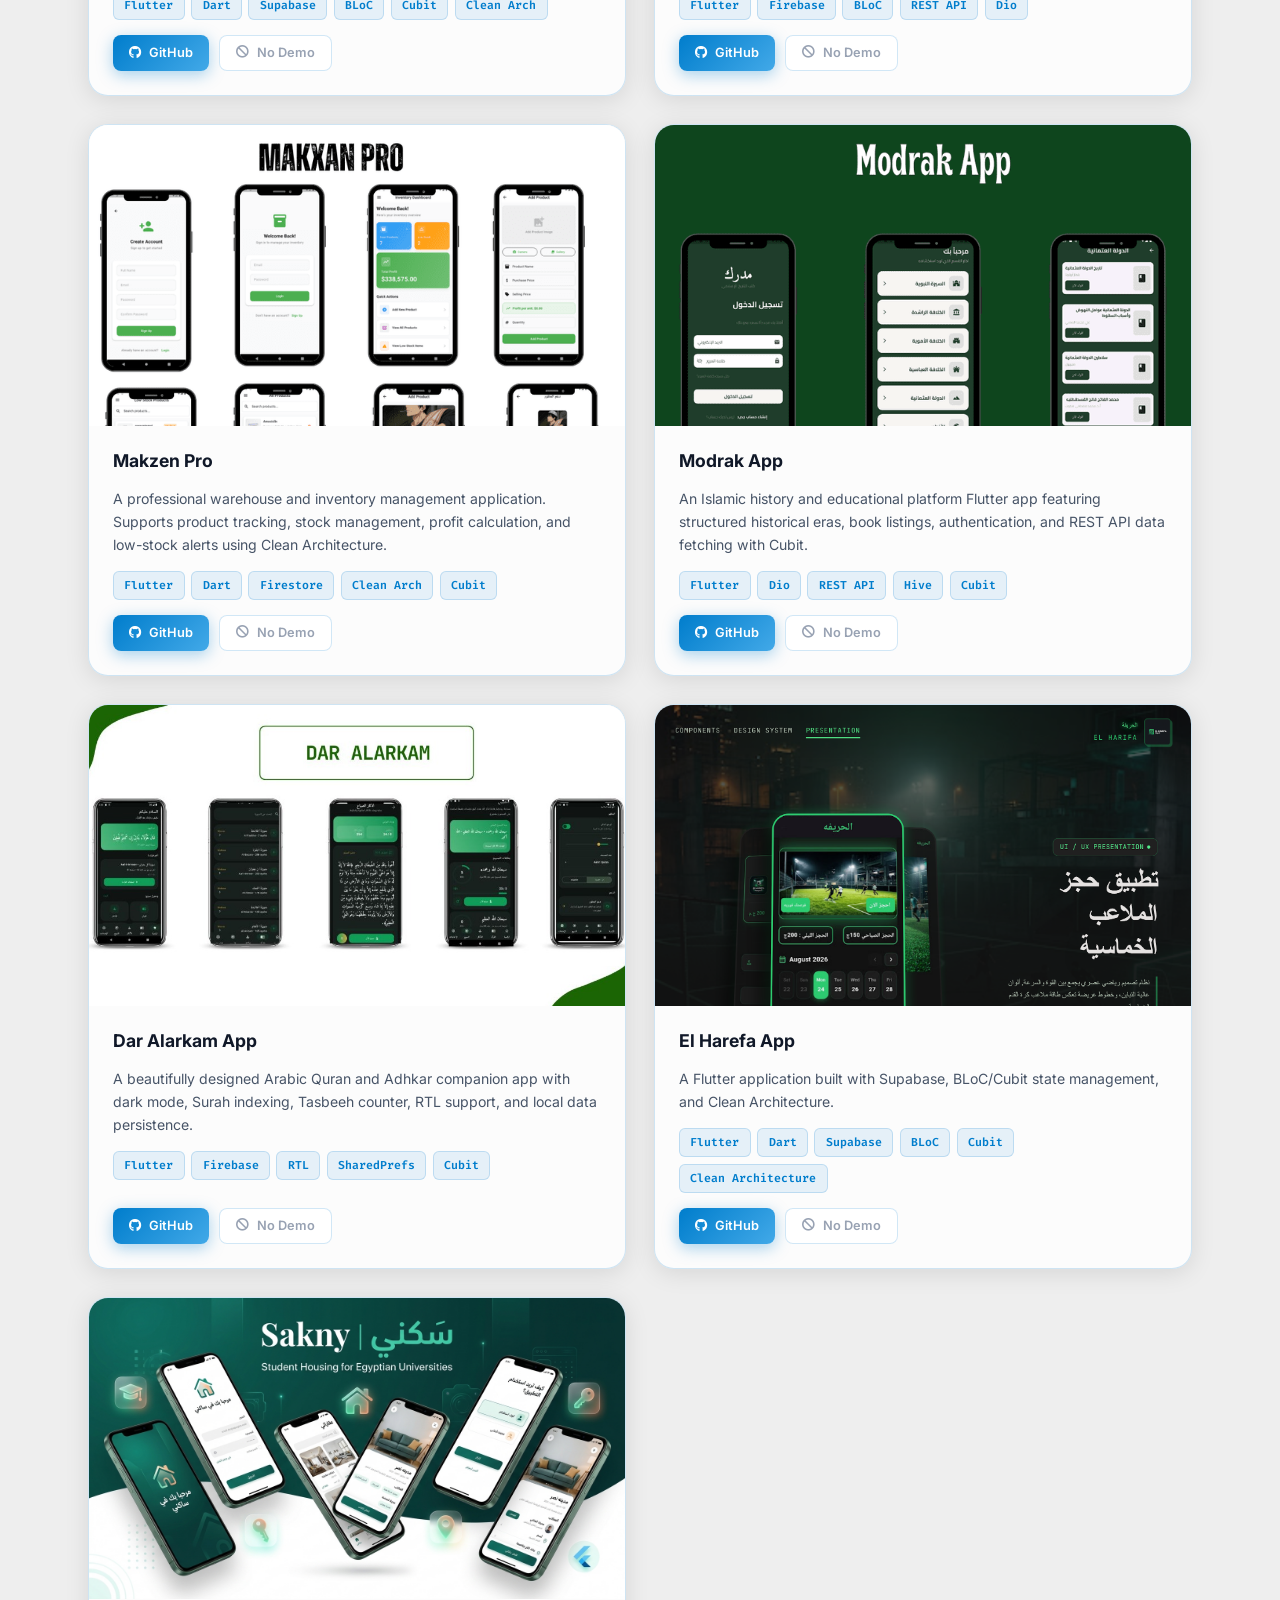
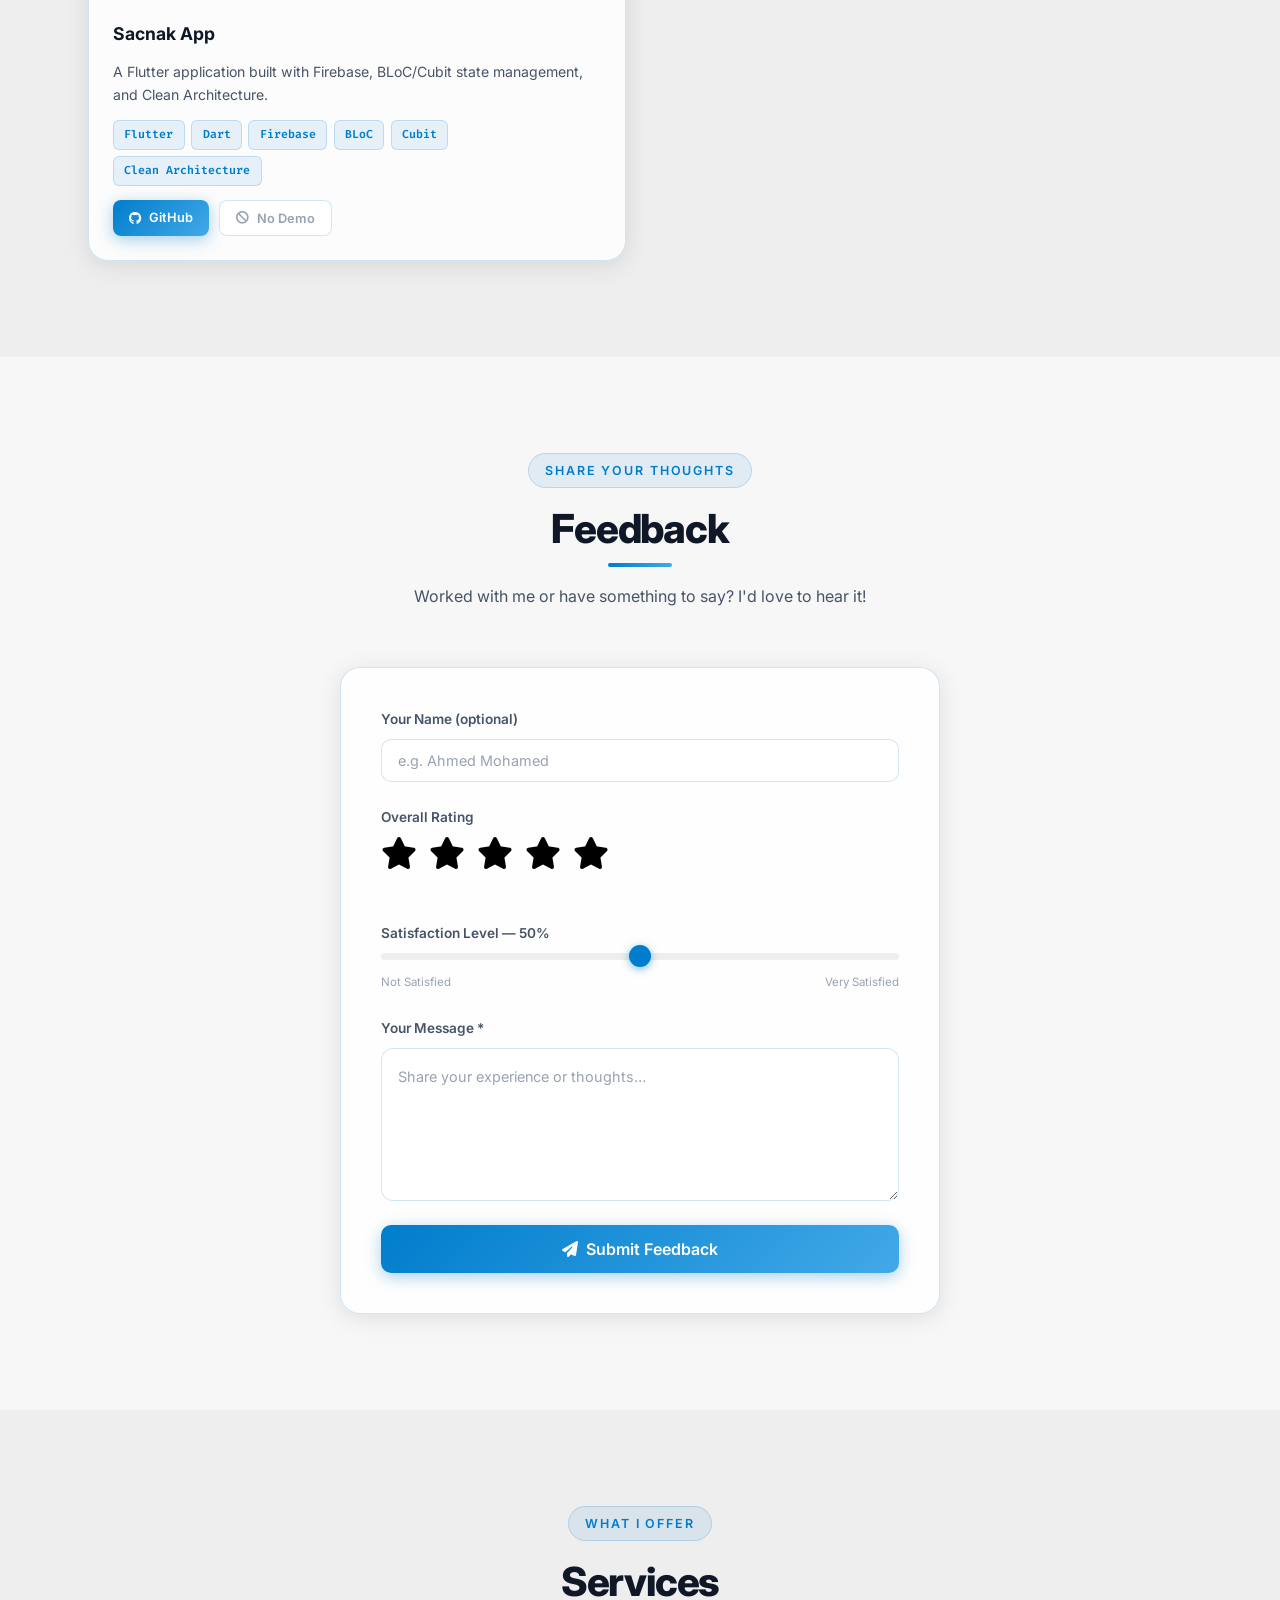
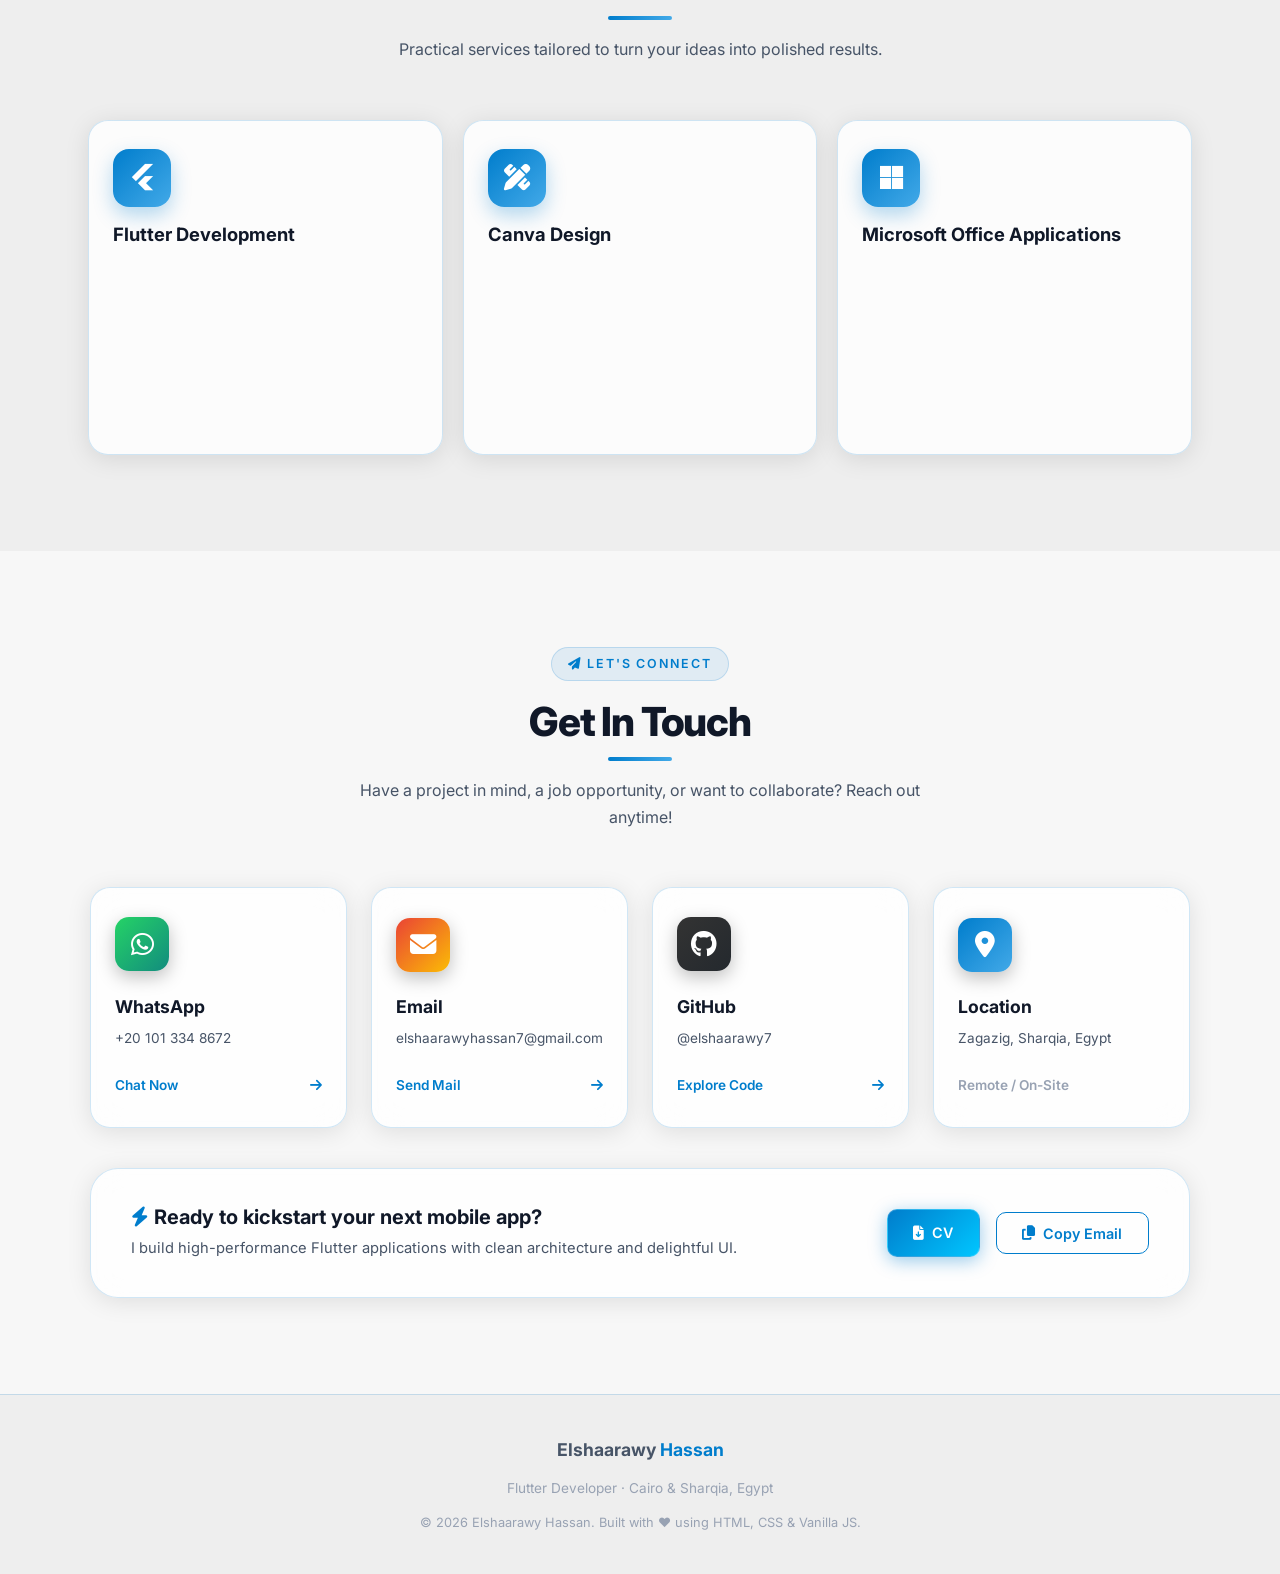
==== commit 91c9b1d6: "up date" ====
--- a/index.html
+++ b/index.html
@@ -96,8 +96,8 @@
 
       <!-- CV Link in Mobile Menu -->
       <a
-        href="assets/Elshaarawy_Hassan_CV.pdf"
-        download="Elshaarawy_Hassan_CV.pdf"
+        href="assets/images/Elshaarawy%20Hassan_cv.pdf"
+        download="Elshaarawy Hassan_cv.pdf"
         class="nav-link"
         aria-label="CV"
         style="color: var(--accent); font-weight: 600;"
@@ -115,8 +115,8 @@
     <!-- Right controls (desktop CV btn + theme btn + hamburger) -->
     <div style="display:flex;align-items:center;gap:0.5rem;">
       <a
-        href="assets/Elshaarawy_Hassan_CV.pdf"
-        download="Elshaarawy_Hassan_CV.pdf"
+        href="assets/images/Elshaarawy%20Hassan_cv.pdf"
+        download="Elshaarawy Hassan_cv.pdf"
         class="btn btn-primary btn-cv nav-cv-btn"
         aria-label="CV (PDF)"
       >
@@ -191,8 +191,8 @@
               <i class="fa-solid fa-rocket" aria-hidden="true"></i> View Projects
             </a>
             <a
-              href="assets/Elshaarawy_Hassan_CV.pdf"
-              download="Elshaarawy_Hassan_CV.pdf"
+              href="assets/images/Elshaarawy%20Hassan_cv.pdf"
+              download="Elshaarawy Hassan_cv.pdf"
               class="btn btn-primary btn-cv"
               aria-label="CV (PDF)"
             >
@@ -680,6 +680,86 @@
                 rel="noopener noreferrer"
                 class="btn btn-primary btn-sm"
                 aria-label="View Dar Alarkam App on GitHub (opens in new tab)"
+              ><i class="fa-brands fa-github" aria-hidden="true"></i> GitHub</a>
+              <button class="btn btn-disabled btn-sm" disabled aria-label="Live demo not available"><i class="fa-solid fa-ban" aria-hidden="true"></i> No Demo</button>
+            </div>
+          </div>
+        </article>
+
+        <!-- Project 6: El Harefa App -->
+        <article class="project-card reveal" aria-label="Project: El Harefa App">
+          <div class="project-card-image-wrap">
+            <img
+              src="assets/images/elharefa.png"
+              alt="El Harefa App project cover"
+              class="project-card-image"
+              loading="lazy"
+              width="600"
+              height="300"
+            />
+            <div class="project-card-overlay" aria-hidden="true"></div>
+          </div>
+          <div class="project-card-body">
+            <h3 class="project-card-name">El Harefa App</h3>
+            <p class="project-card-desc">
+              A Flutter application built with Supabase, BLoC/Cubit state management,
+              and Clean Architecture.
+            </p>
+            <div class="project-card-tags" role="list" aria-label="Technologies">
+              <span class="project-tag" role="listitem">Flutter</span>
+              <span class="project-tag" role="listitem">Dart</span>
+              <span class="project-tag" role="listitem">Supabase</span>
+              <span class="project-tag" role="listitem">BLoC</span>
+              <span class="project-tag" role="listitem">Cubit</span>
+              <span class="project-tag" role="listitem">Clean Architecture</span>
+            </div>
+            <div class="project-card-actions">
+              <a
+                href="https://github.com/elshaarawy7/El_Hrefa.git"
+                target="_blank"
+                rel="noopener noreferrer"
+                class="btn btn-primary btn-sm"
+                aria-label="View El Harefa App on GitHub (opens in new tab)"
+              ><i class="fa-brands fa-github" aria-hidden="true"></i> GitHub</a>
+              <button class="btn btn-disabled btn-sm" disabled aria-label="Live demo not available"><i class="fa-solid fa-ban" aria-hidden="true"></i> No Demo</button>
+            </div>
+          </div>
+        </article>
+
+        <!-- Project 7: Sacnak App -->
+        <article class="project-card reveal" aria-label="Project: Sacnak App">
+          <div class="project-card-image-wrap">
+            <img
+              src="assets/images/a_high_end_modern_3d_mobile_app_showcase_banner_and_presentation_cover_for.png"
+              alt="Sacnak App project cover"
+              class="project-card-image"
+              loading="lazy"
+              width="600"
+              height="300"
+            />
+            <div class="project-card-overlay" aria-hidden="true"></div>
+          </div>
+          <div class="project-card-body">
+            <h3 class="project-card-name">Sacnak App</h3>
+            <p class="project-card-desc">
+              A Flutter application built with Firebase, BLoC/Cubit state management,
+              and Clean Architecture.
+            </p>
+            <div class="project-card-tags" role="list" aria-label="Technologies">
+              <span class="project-tag" role="listitem">Flutter</span>
+              <span class="project-tag" role="listitem">Dart</span>
+              <span class="project-tag" role="listitem">Firebase</span>
+              <span class="project-tag" role="listitem">BLoC</span>
+              <span class="project-tag" role="listitem">Cubit</span>
+              <span class="project-tag" role="listitem">Clean Architecture</span>
+            </div>
+            <div class="project-card-actions">
+              <a
+                href="https://github.com/elshaarawy7/Sacnak.git"
+                target="_blank"
+                rel="noopener noreferrer"
+                class="btn btn-primary btn-sm"
+                aria-label="View Sacnak App on GitHub (opens in new tab)"
               ><i class="fa-brands fa-github" aria-hidden="true"></i> GitHub</a>
               <button class="btn btn-disabled btn-sm" disabled aria-label="Live demo not available"><i class="fa-solid fa-ban" aria-hidden="true"></i> No Demo</button>
             </div>
@@ -967,8 +1047,8 @@
           </div>
           <div class="contact-banner-actions">
             <a
-              href="assets/Elshaarawy_Hassan_CV.pdf"
-              download="Elshaarawy_Hassan_CV.pdf"
+              href="assets/images/Elshaarawy%20Hassan_cv.pdf"
+              download="Elshaarawy Hassan_cv.pdf"
               class="btn btn-primary btn-cv"
               aria-label="CV (PDF)"
             >
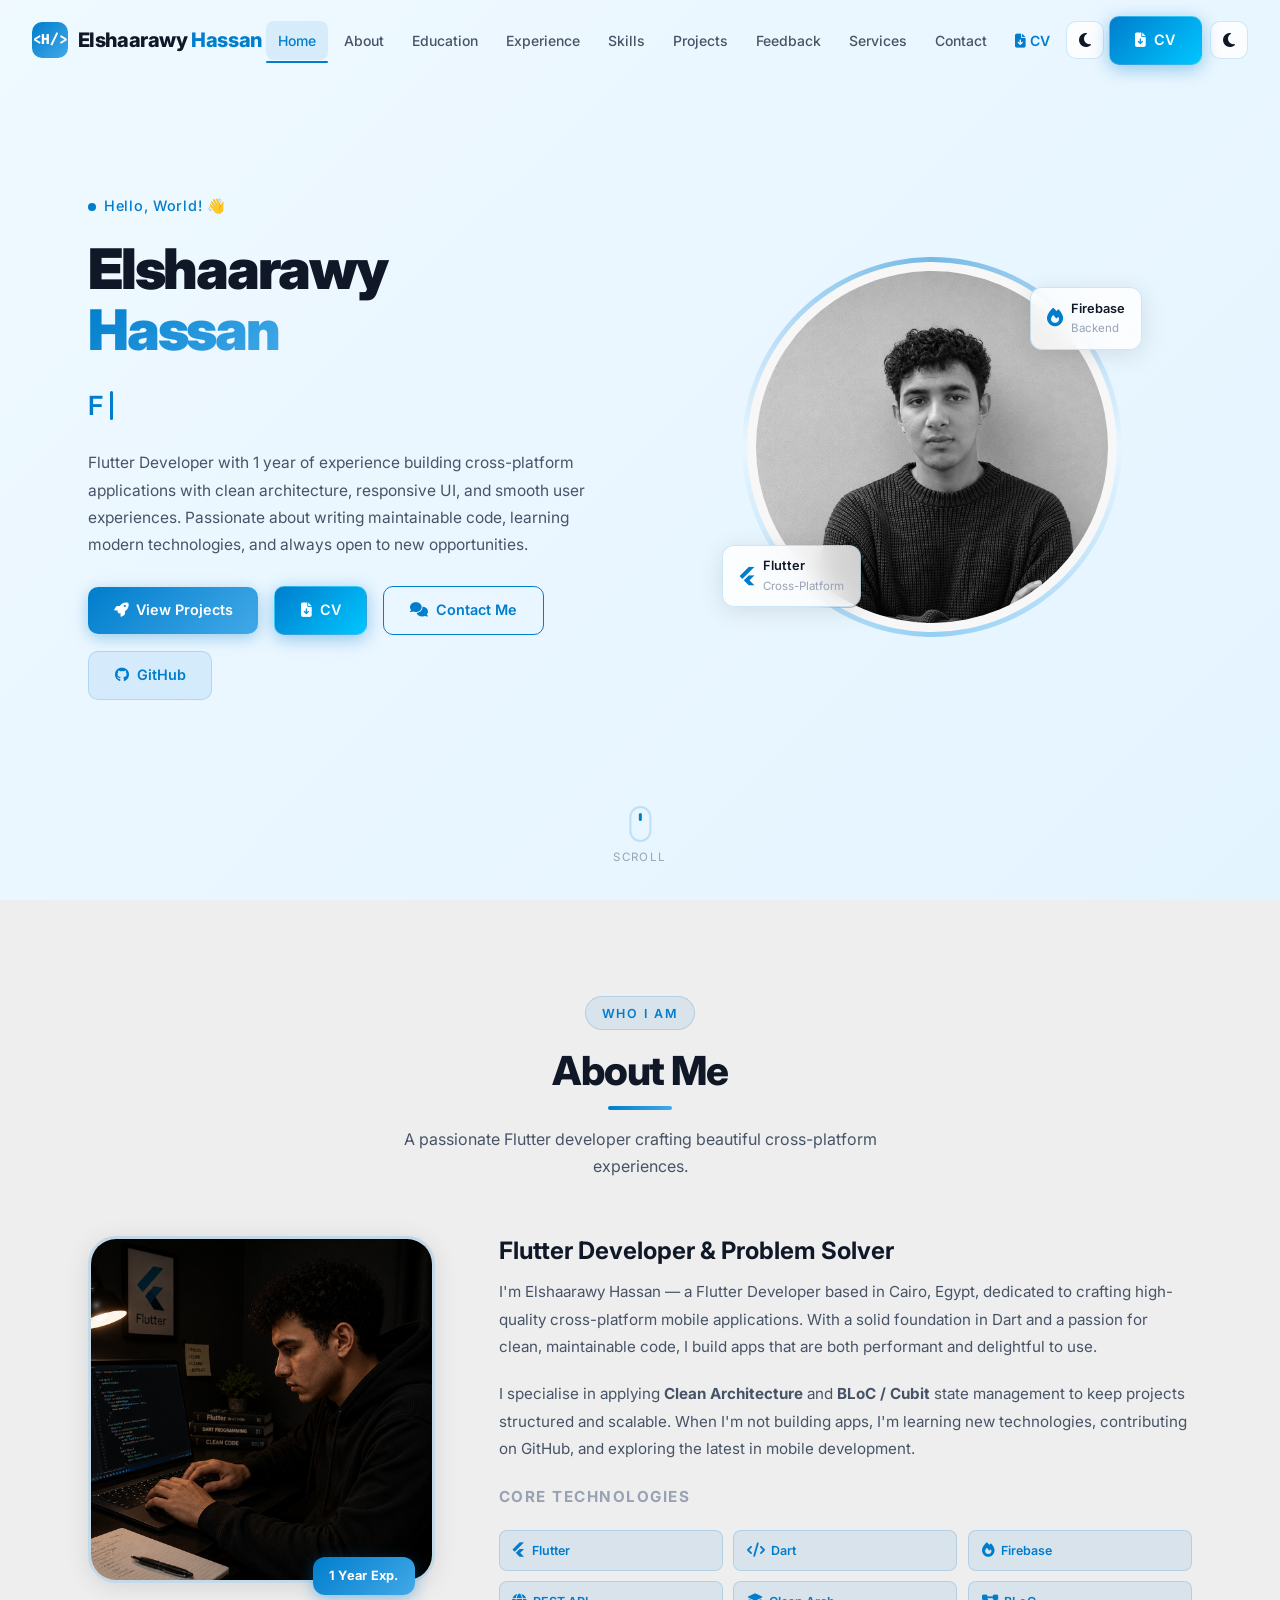
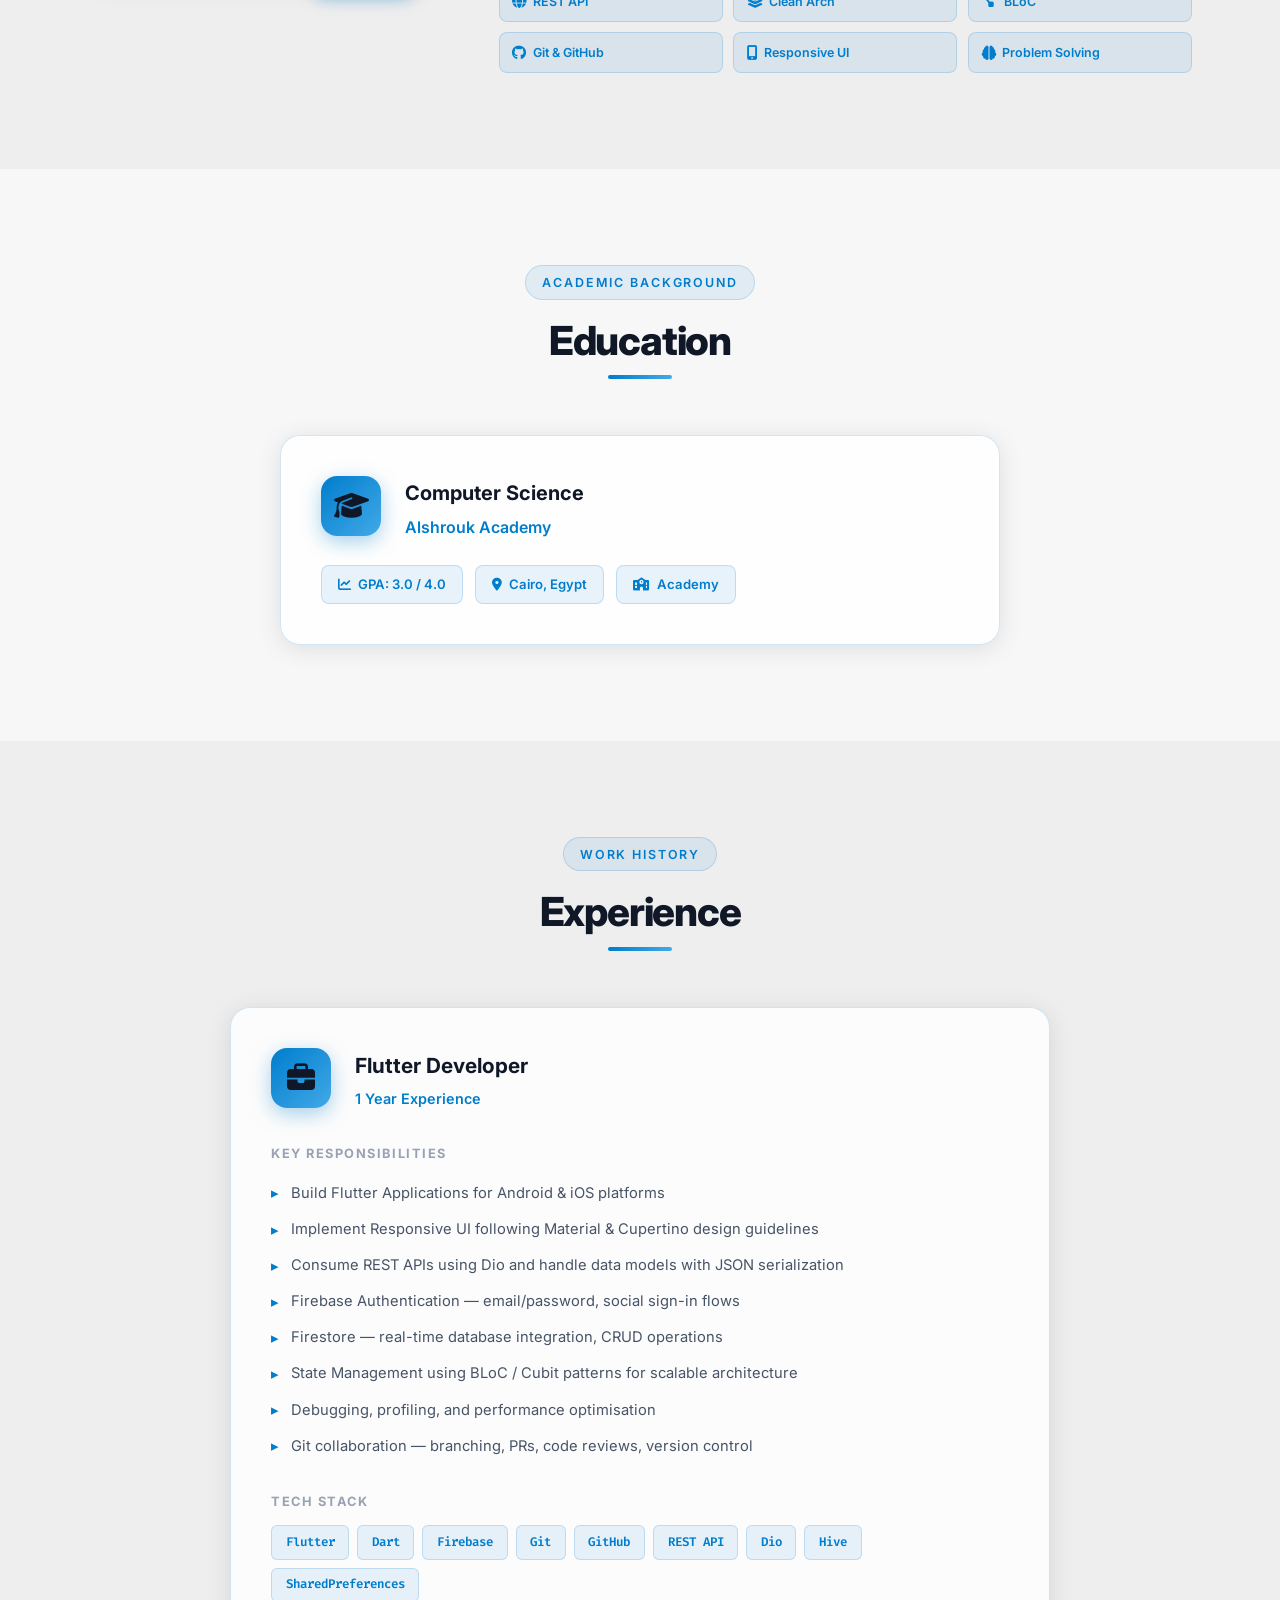
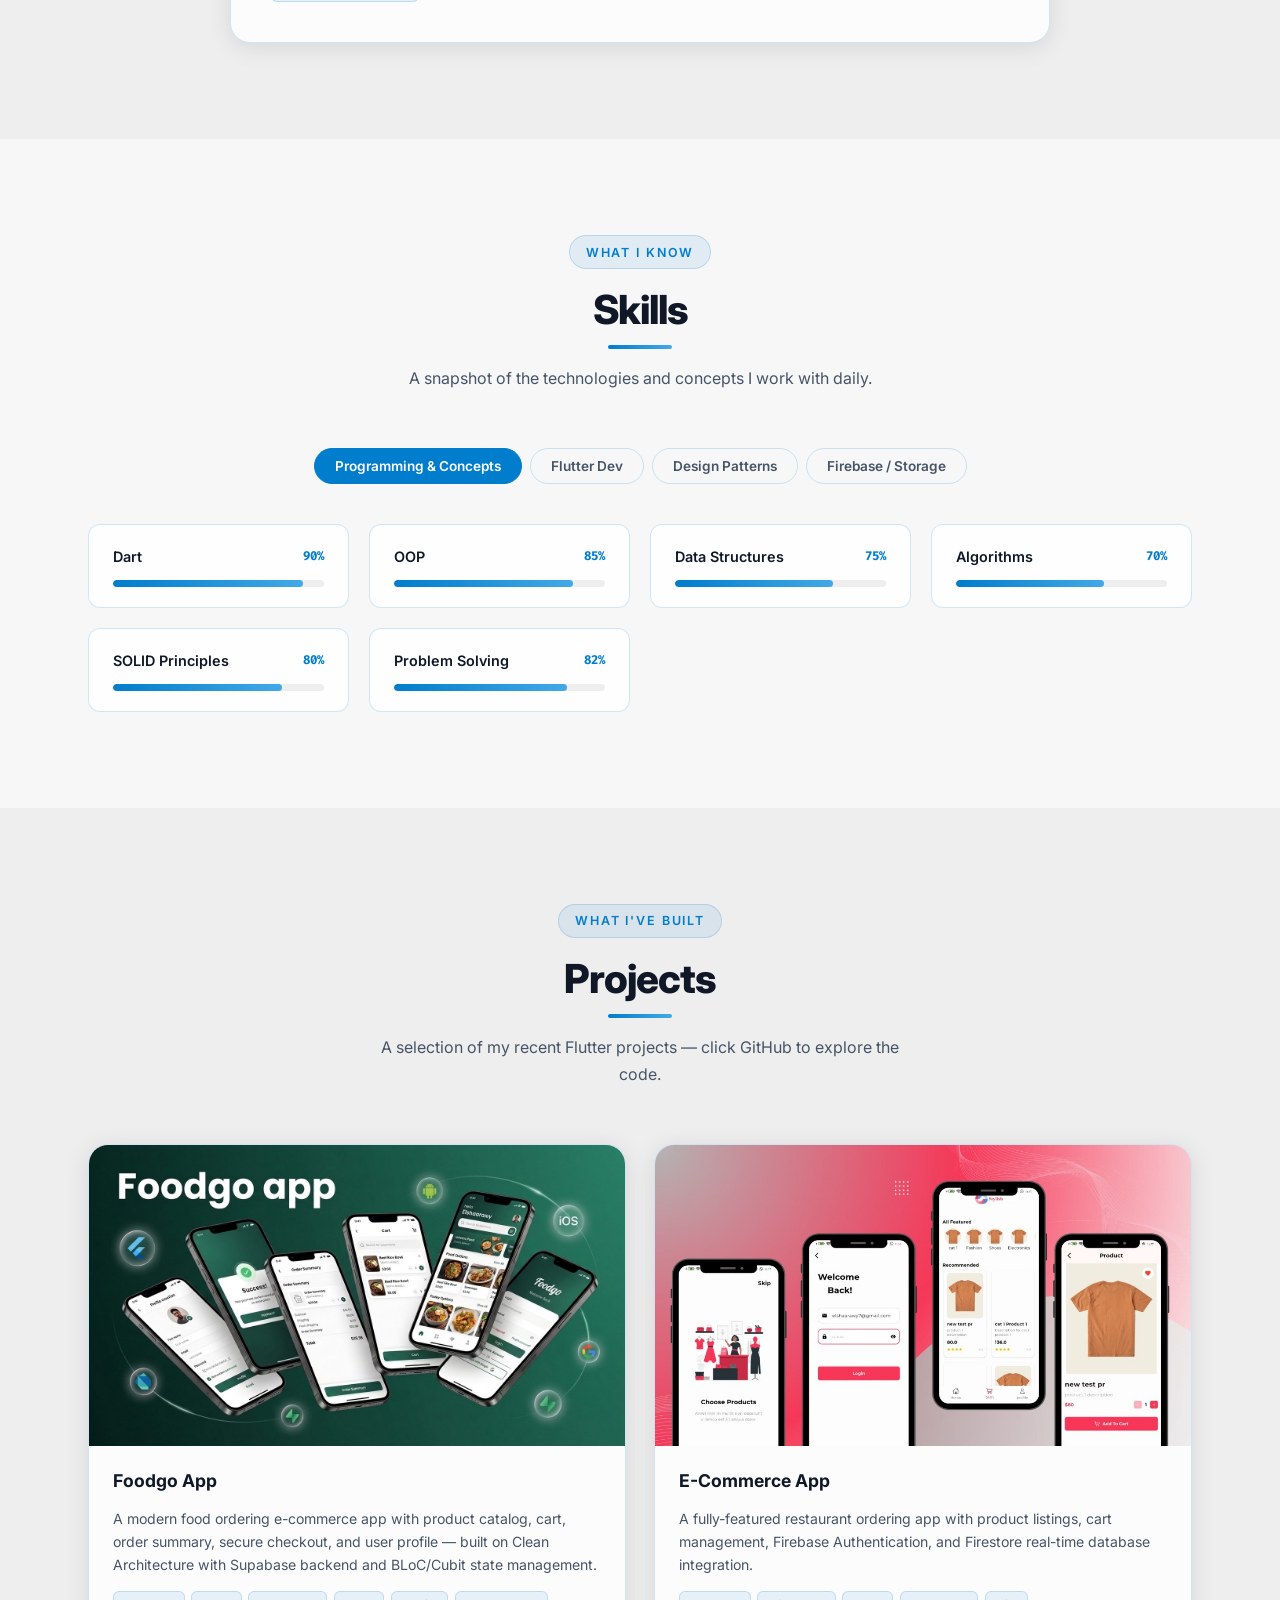
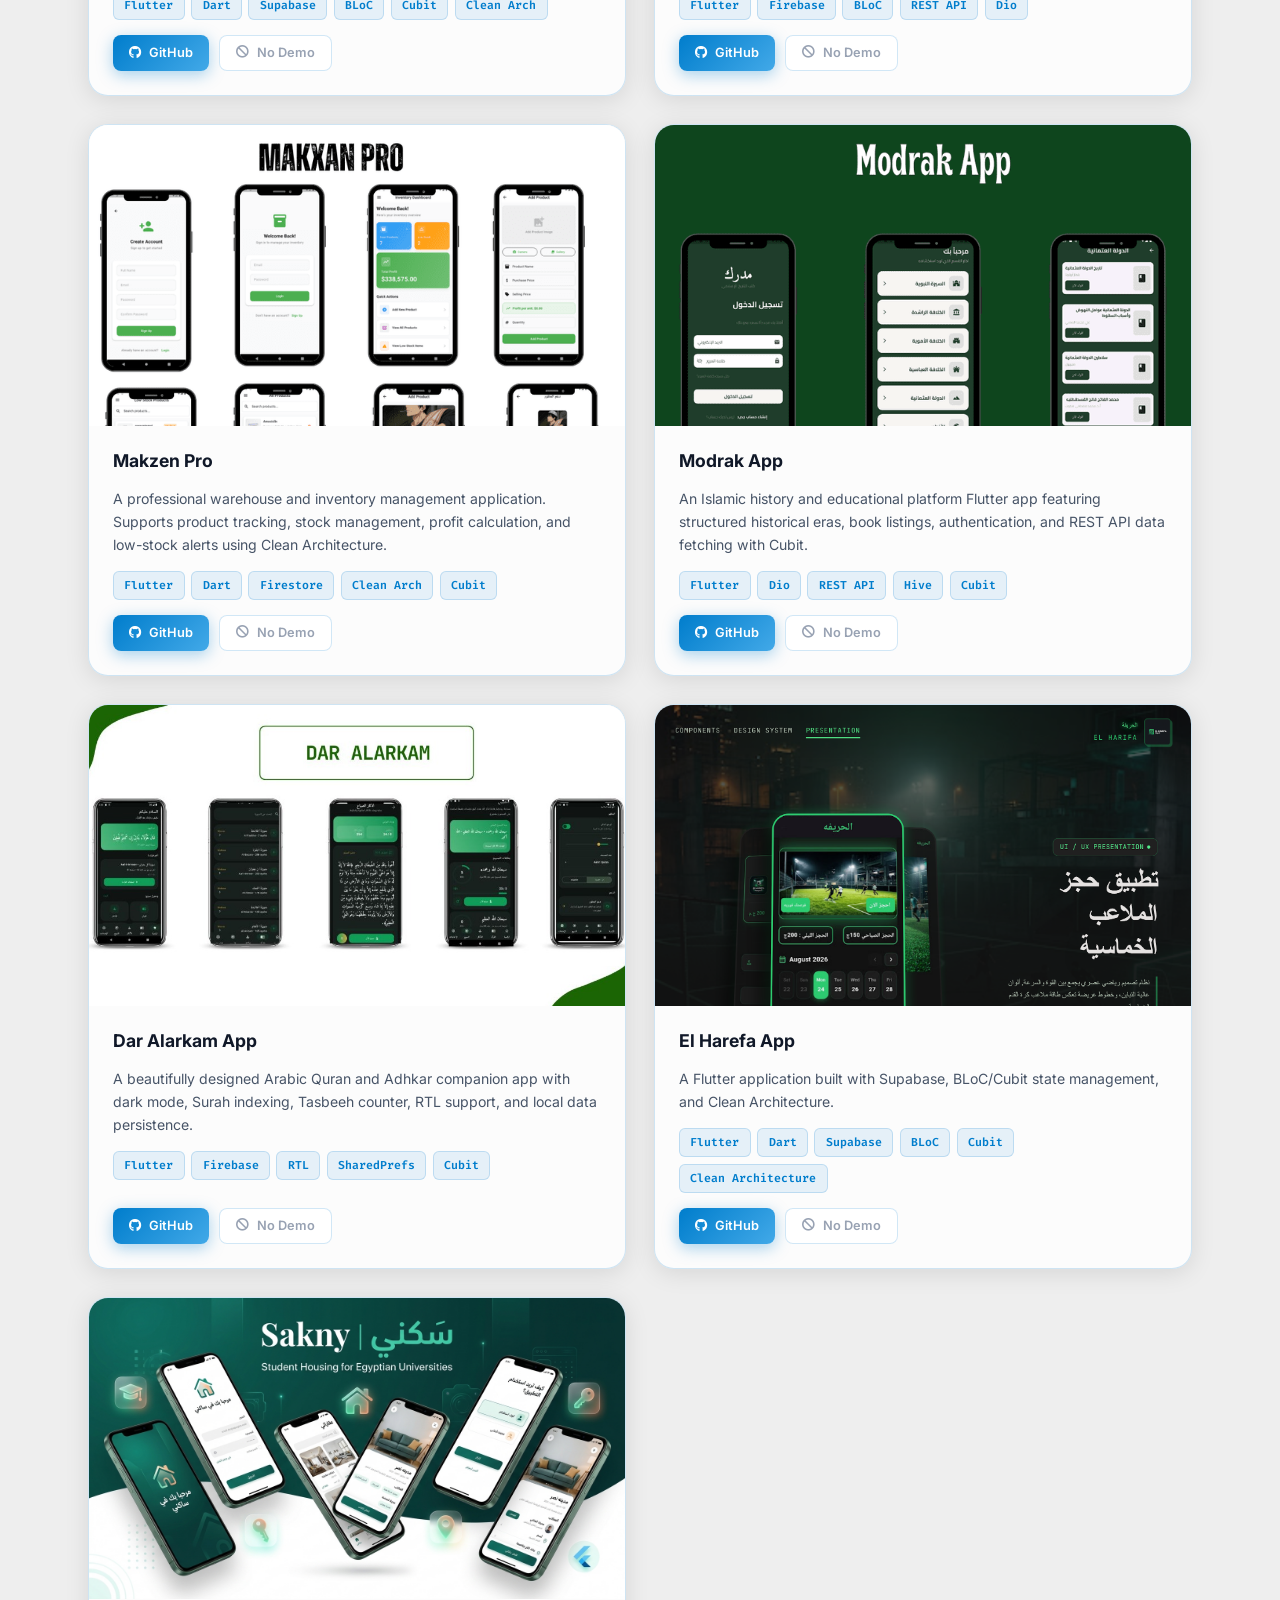
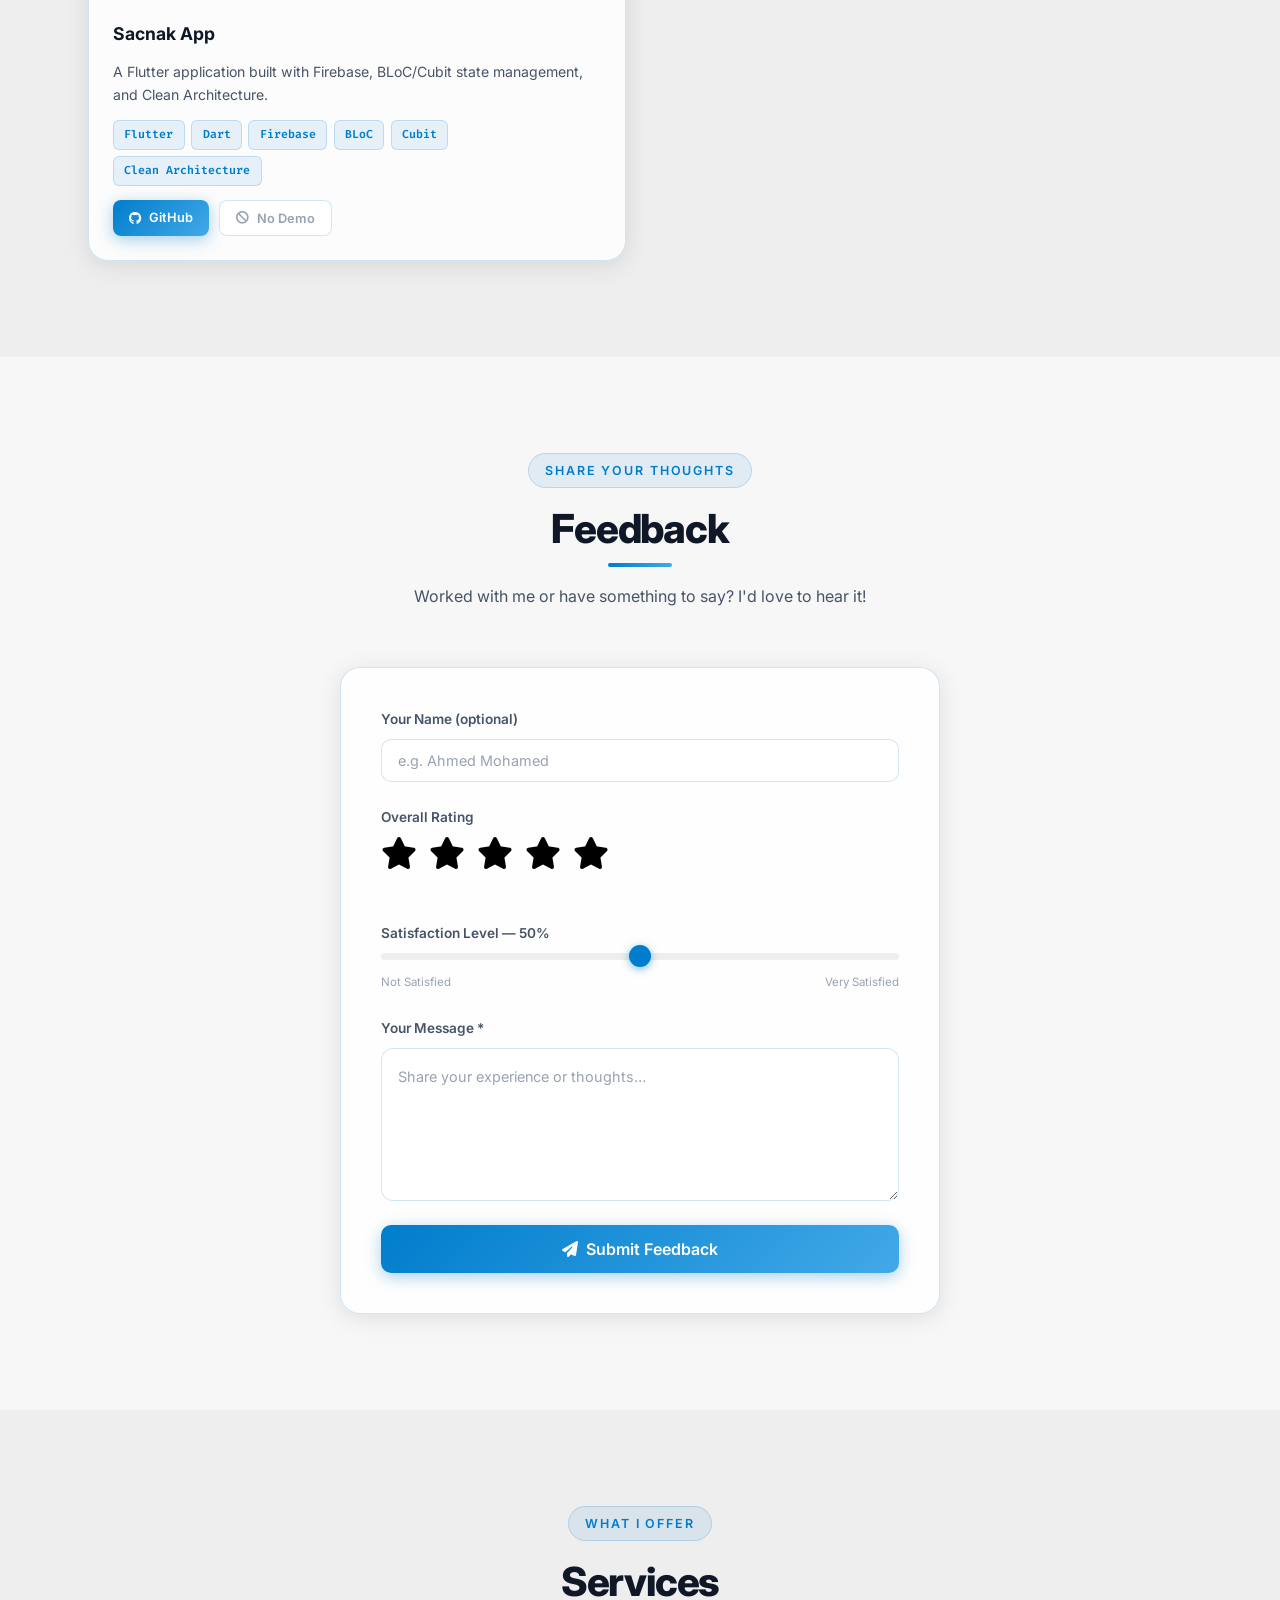
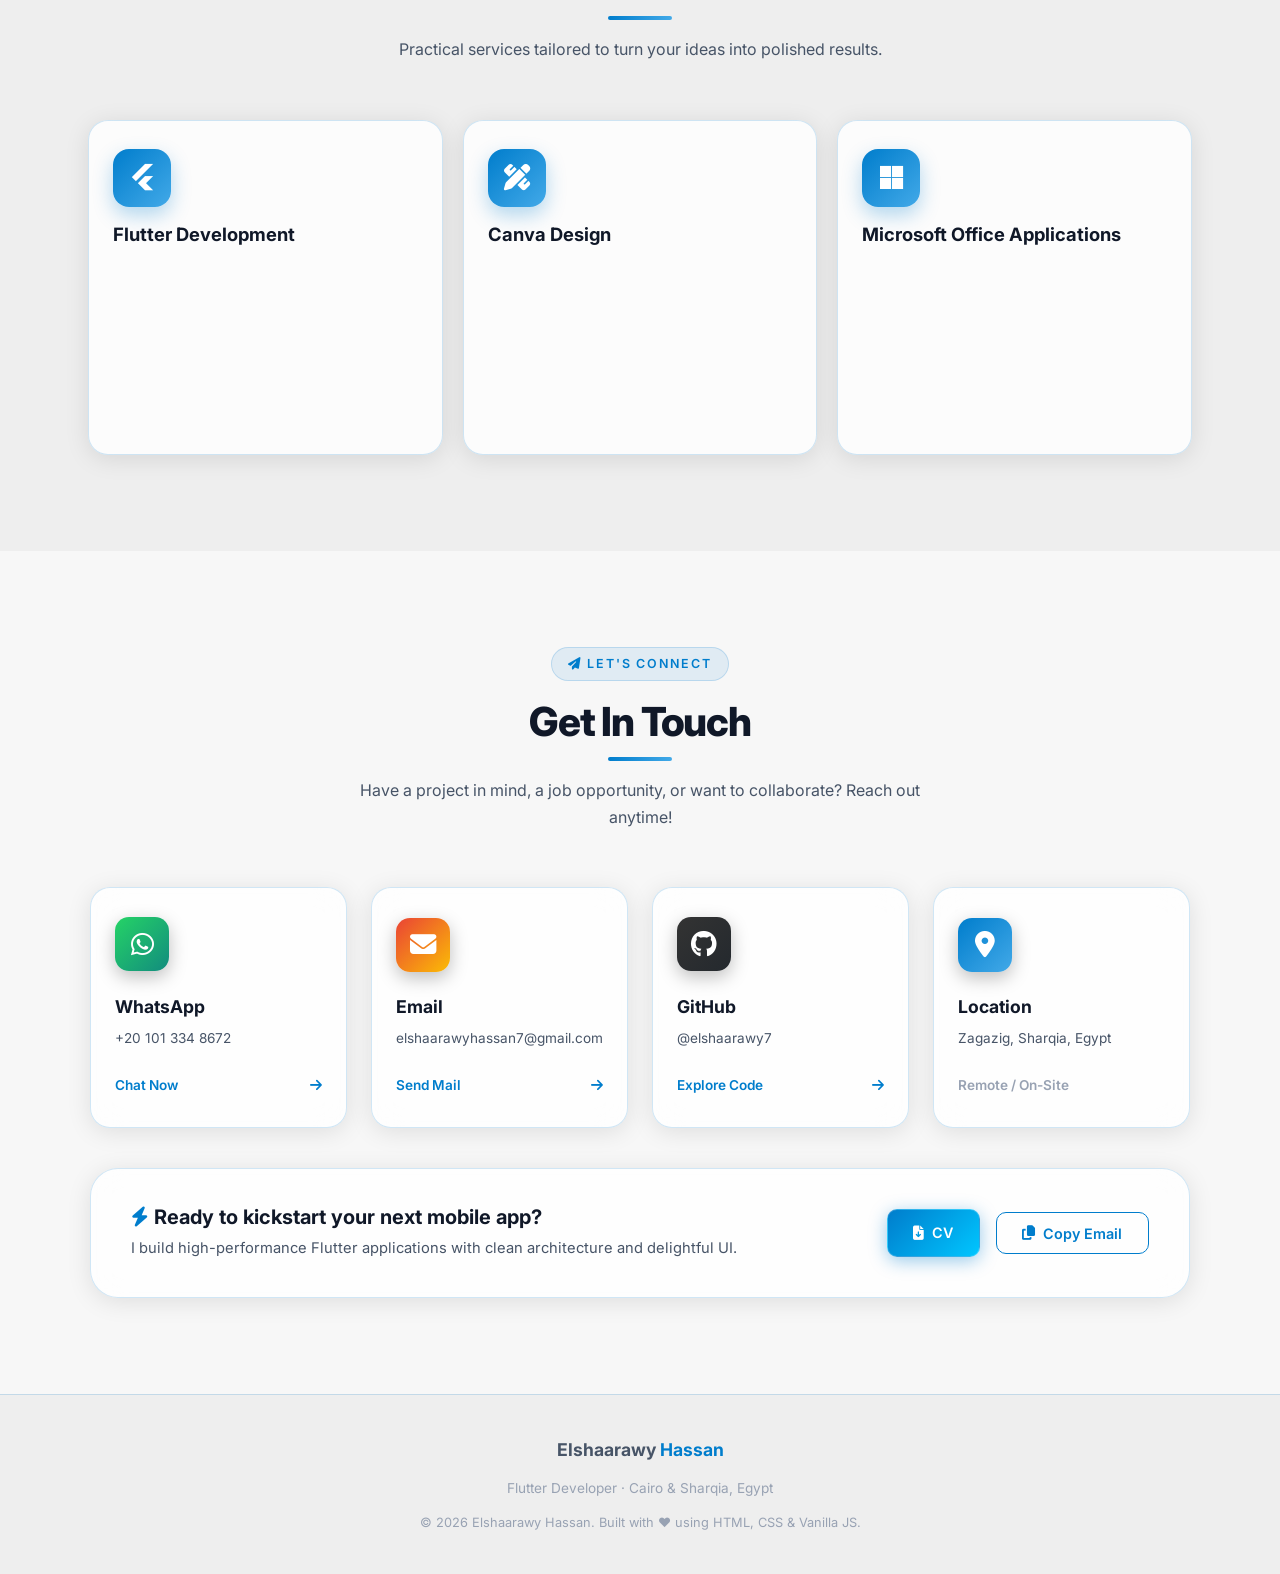
==== commit 7d75437a: "change cv" ====
--- a/index.html
+++ b/index.html
@@ -96,7 +96,7 @@
 
       <!-- CV Link in Mobile Menu -->
       <a
-        href="assets/images/Elshaarawy%20Hassan_cv.pdf"
+        href="assets/Elshaarawy%20Hassan_cv.pdf"
         download="Elshaarawy Hassan_cv.pdf"
         class="nav-link"
         aria-label="CV"
@@ -115,7 +115,7 @@
     <!-- Right controls (desktop CV btn + theme btn + hamburger) -->
     <div style="display:flex;align-items:center;gap:0.5rem;">
       <a
-        href="assets/images/Elshaarawy%20Hassan_cv.pdf"
+        href="assets/Elshaarawy%20Hassan_cv.pdf"
         download="Elshaarawy Hassan_cv.pdf"
         class="btn btn-primary btn-cv nav-cv-btn"
         aria-label="CV (PDF)"
@@ -191,7 +191,7 @@
               <i class="fa-solid fa-rocket" aria-hidden="true"></i> View Projects
             </a>
             <a
-              href="assets/images/Elshaarawy%20Hassan_cv.pdf"
+              href="assets/Elshaarawy%20Hassan_cv.pdf"
               download="Elshaarawy Hassan_cv.pdf"
               class="btn btn-primary btn-cv"
               aria-label="CV (PDF)"
@@ -1047,7 +1047,7 @@
           </div>
           <div class="contact-banner-actions">
             <a
-              href="assets/images/Elshaarawy%20Hassan_cv.pdf"
+              href="assets/Elshaarawy%20Hassan_cv.pdf"
               download="Elshaarawy Hassan_cv.pdf"
               class="btn btn-primary btn-cv"
               aria-label="CV (PDF)"
